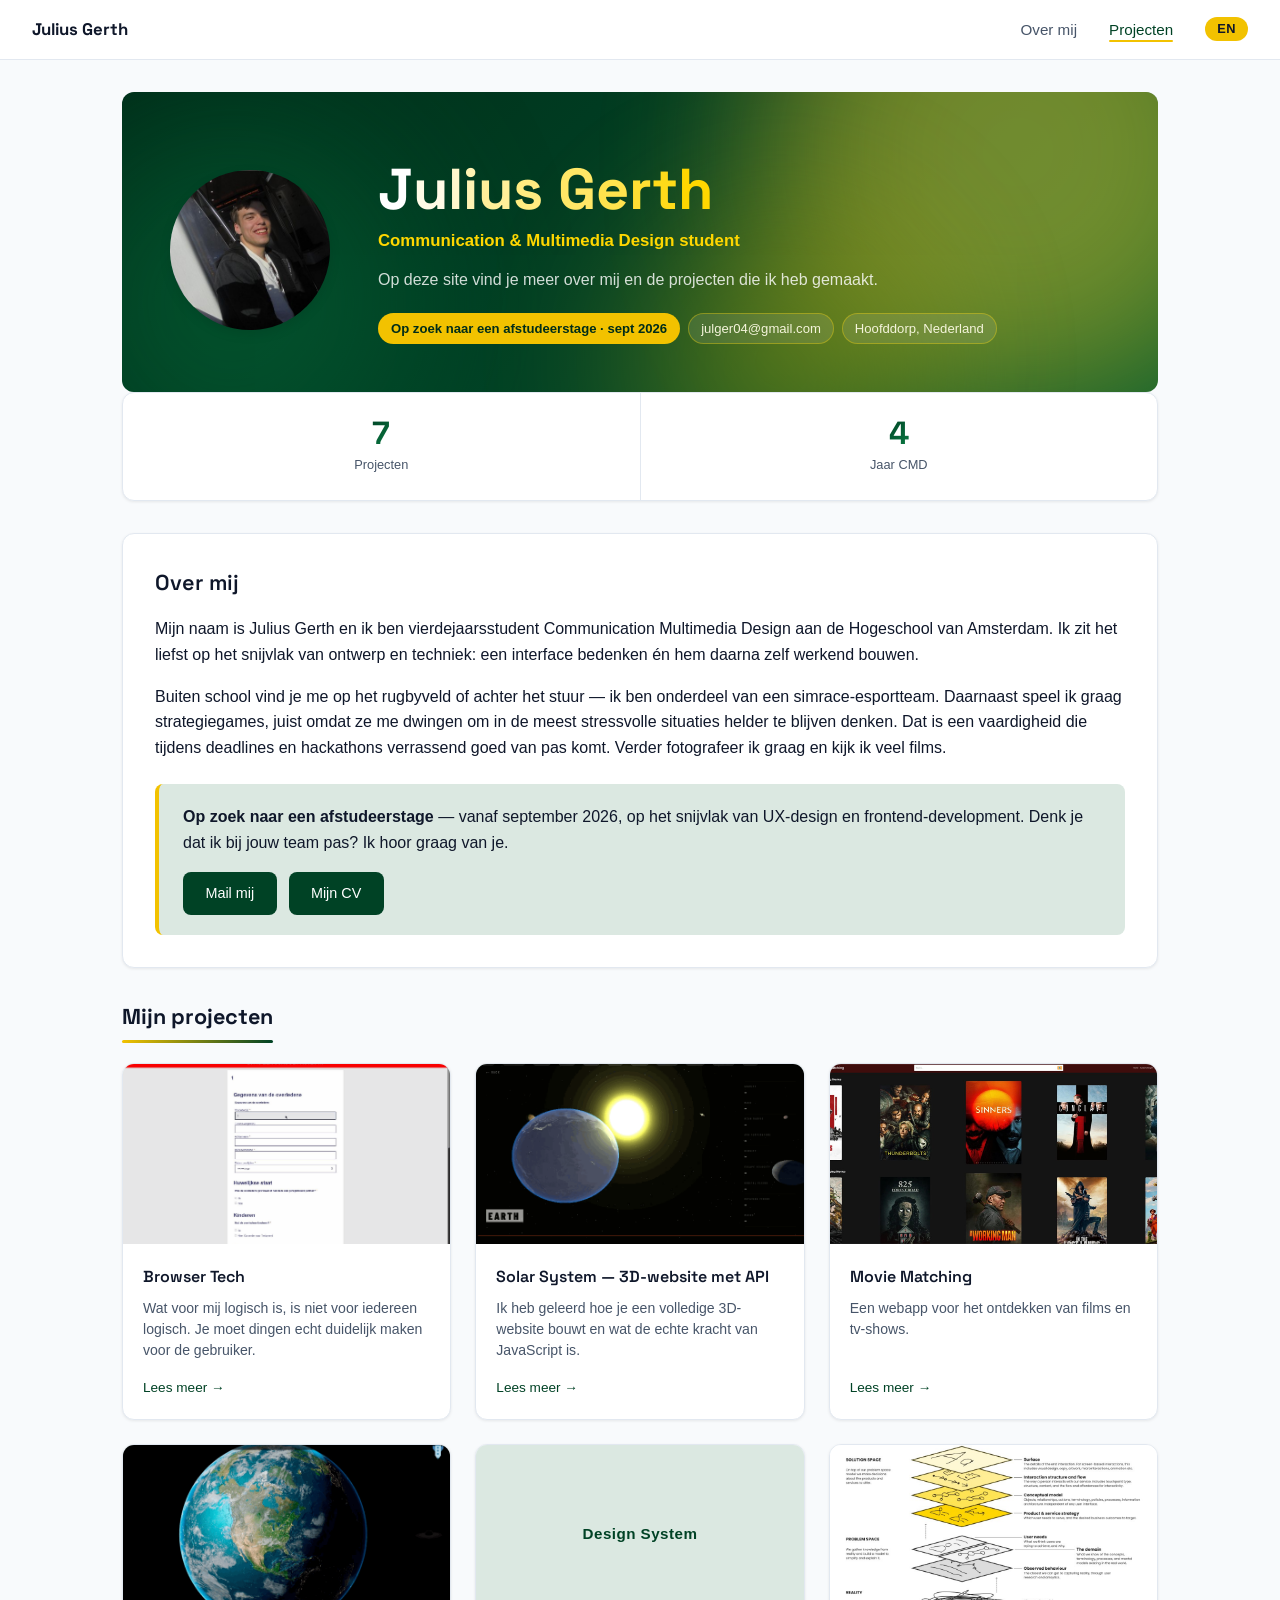
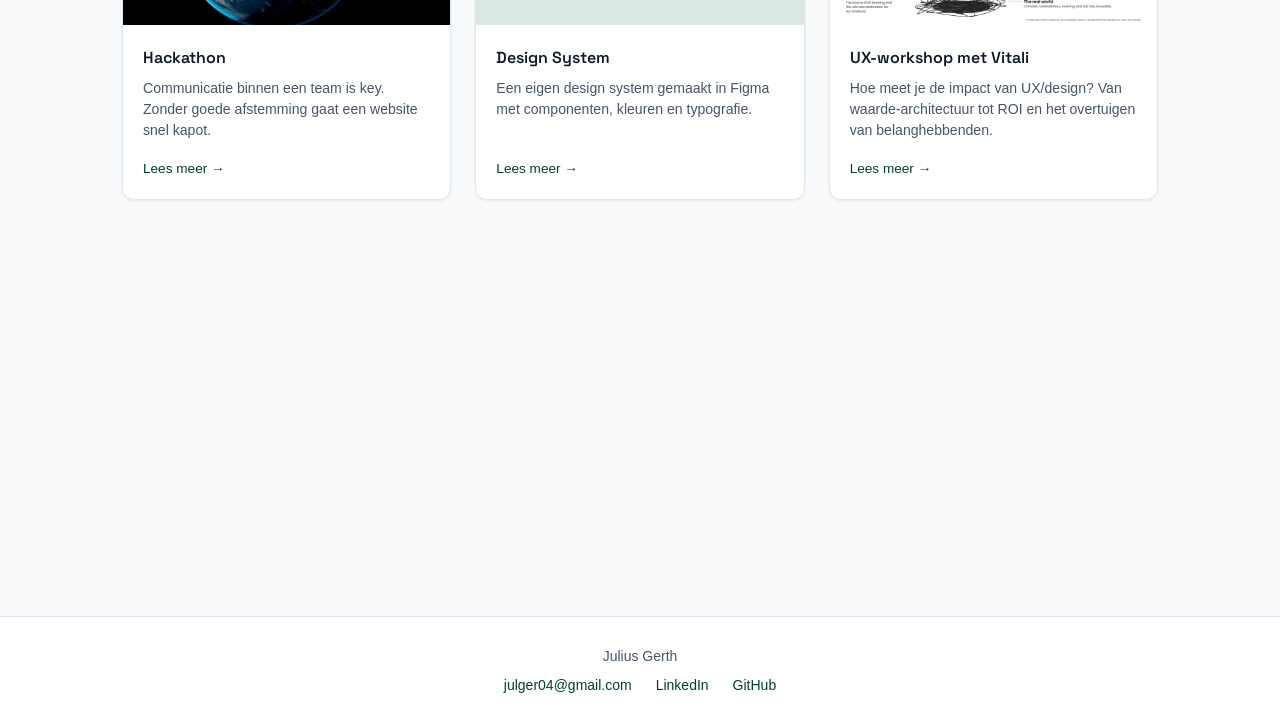
==== index.html @ 96fd19e4 "bt gif" ====
<!doctype html>
<html lang="nl">
  <head>
    <meta charset="UTF-8" />
    <meta name="viewport" content="width=device-width, initial-scale=1.0" />
    <title>Julius Gerth - Portfolio</title>
    <meta
      name="description"
      content="Portfolio van Julius Gerth, vierdejaarsstudent Communication & Multimedia Design aan de HvA. Op zoek naar een afstudeerstage vanaf september 2026 op het snijvlak van UX-design en frontend-development."
    />
    <meta name="theme-color" content="#004225" />
    <link rel="icon" type="image/svg+xml" href="favicon.svg" />
    <meta property="og:type" content="website" />
    <meta property="og:title" content="Julius Gerth - Portfolio" />
    <meta
      property="og:description"
      content="Portfolio van Julius Gerth, student Communication & Multimedia Design. Op zoek naar een afstudeerstage vanaf september 2026."
    />
    <meta property="og:url" content="https://juliusgerth.github.io/portfolio_julius_Gerth/" />
    <meta property="og:image" content="https://juliusgerth.github.io/portfolio_julius_Gerth/img/linkedin-foto.jpg" />
    <link rel="stylesheet" href="styles.css" />
    <script src="lang.js"></script>
  </head>
  <body>
    <a class="skip-link" href="#main"><span data-lang="nl">Naar inhoud</span><span data-lang="en">Skip to content</span></a>
    <div class="scroll-progress" id="scrollProgress" aria-hidden="true"></div>
    <nav>
      <a href="index.html" class="nav-logo">Julius Gerth</a>
      <ul class="nav-links">
        <li><a href="#over-mij"><span data-lang="nl">Over mij</span><span data-lang="en">About</span></a></li>
        <li><a href="#projecten"><span data-lang="nl">Projecten</span><span data-lang="en">Projects</span></a></li>
        <li class="lang-item">
          <button type="button" class="lang-toggle" aria-label="Switch language / Taal wisselen">
            <span data-lang="nl">EN</span><span data-lang="en">NL</span>
          </button>
        </li>
      </ul>
    </nav>

    <main id="main">
      <section class="hero">
        <div class="hero-bg">
          <div class="blob blob-1"></div>
          <div class="blob blob-2"></div>
          <div class="blob blob-3"></div>
        </div>
        <div class="hero-inner">
          <img
            src="img/linkedin-foto.jpg"
            alt="Portretfoto van Julius Gerth"
            class="hero-photo"
            width="480"
            height="360"
          />
          <div class="hero-content">
            <h1 aria-label="Julius Gerth">
              <span aria-hidden="true">
                <span class="word"><span class="letter" style="--i: 0">J</span><span class="letter" style="--i: 1">u</span><span class="letter" style="--i: 2">l</span><span class="letter" style="--i: 3">i</span><span class="letter" style="--i: 4">u</span><span class="letter" style="--i: 5">s</span></span>
                <span class="word"><span class="letter" style="--i: 6">G</span><span class="letter" style="--i: 7">e</span><span class="letter" style="--i: 8">r</span><span class="letter" style="--i: 9">t</span><span class="letter" style="--i: 10">h</span></span>
              </span>
            </h1>
            <p class="hero-tagline">
              <span class="tagline-rotor">
                <span class="tagline-item">Communication &amp; Multimedia Design student</span>
                <span class="tagline-item"><span data-lang="nl">UX-designer</span><span data-lang="en">UX Designer</span></span>
                <span class="tagline-item"><span data-lang="nl">Frontend-developer</span><span data-lang="en">Frontend Developer</span></span>
                <span class="tagline-item"><span data-lang="nl">Creatieve denker</span><span data-lang="en">Creative thinker</span></span>
                <span class="tagline-item" aria-hidden="true">Communication &amp; Multimedia Design student</span>
              </span>
            </p>
            <p class="hero-desc" data-lang="nl">
              Op deze site vind je meer over mij en de projecten die ik heb
              gemaakt.
            </p>
            <p class="hero-desc" data-lang="en">
              On this site you'll find more about me and the projects I've
              built.
            </p>
            <ul class="hero-info">
              <li class="hero-badge">
                <span data-lang="nl">Op zoek naar een afstudeerstage · sept 2026</span><span data-lang="en">Looking for a graduation internship · Sept 2026</span>
              </li>
              <li>julger04@gmail.com</li>
              <li><span data-lang="nl">Hoofddorp, Nederland</span><span data-lang="en">Hoofddorp, the Netherlands</span></li>
            </ul>
          </div>
        </div>
      </section>

      <div class="stats-strip" data-reveal>
        <div class="stat">
          <span class="stat-number">7</span>
          <span class="stat-label"><span data-lang="nl">Projecten</span><span data-lang="en">Projects</span></span>
        </div>
        <div class="stat">
          <span class="stat-number">4</span>
          <span class="stat-label"><span data-lang="nl">Jaar CMD</span><span data-lang="en">Years of CMD</span></span>
        </div>
      </div>

      <section class="card about" id="over-mij" data-reveal>
        <h2><span data-lang="nl">Over mij</span><span data-lang="en">About me</span></h2>
        <p data-lang="nl">
          Mijn naam is Julius Gerth en ik ben vierdejaarsstudent Communication
         Multimedia Design aan de Hogeschool van Amsterdam. Ik zit het
          liefst op het snijvlak van ontwerp en techniek: een interface
          bedenken én hem daarna zelf werkend bouwen.
        </p>
        <p data-lang="en">
          My name is Julius Gerth and I'm a fourth-year Communication 
          Multimedia Design student at the Amsterdam University of Applied
          Sciences. I like to work where design meets technology: coming up
          with an interface and then building it myself.
        </p>
        <p data-lang="nl">
          Buiten school vind je me op het rugbyveld of achter het stuur — ik
          ben onderdeel van een simrace-esportteam. Daarnaast speel ik graag
          strategiegames, juist omdat ze me dwingen om in de meest stressvolle
          situaties helder te blijven denken. Dat is een vaardigheid die
          tijdens deadlines en hackathons verrassend goed van pas komt. Verder
          fotografeer ik graag en kijk ik veel films.
        </p>
        <p data-lang="en">
          Outside of school you'll find me on the rugby pitch or behind the
          wheel — I'm part of a sim racing esports team. I also enjoy strategy
          games, precisely because they force me to keep thinking clearly in
          the most stressful situations. That's a skill that comes in
          surprisingly handy during deadlines and hackathons. Beyond that I
          love photography and film — a passion you'll recognise in my
          <a href="movie_matching.html">Movie Matching project</a>.
        </p>
        <div class="stage-callout">
          <p data-lang="nl">
            <strong>Op zoek naar een afstudeerstage</strong> — vanaf september
            2026, op het snijvlak van UX-design en frontend-development. Denk
            je dat ik bij jouw team pas? Ik hoor graag van je.
          </p>
          <p data-lang="en">
            <strong>Looking for a graduation internship</strong> — starting
            September 2026, at the intersection of UX design and frontend
            development. Think I'd be a good fit for your team? I'd love to
            hear from you.
          </p>
          <div class="callout-actions">
            <a href="mailto:julger04@gmail.com" class="btn"><span data-lang="nl">Mail mij</span><span data-lang="en">Email me</span></a>
            <a href="cv-julius.pdf" class="btn" download><span data-lang="nl">Mijn CV</span><span data-lang="en">My CV</span></a>
          </div>
        </div>
      </section>

      <section id="projecten">
        <h2 class="section-heading" data-reveal><span data-lang="nl">Mijn projecten</span><span data-lang="en">My projects</span></h2>
        <!-- Volgorde: sterkste frontend-projecten eerst (Browser Tech, Solar System, Movie Matching) -->
        <ul class="project-grid">
          <li class="project-card" data-reveal>
            <a href="browser_tech.html" class="project-card-link">
              <img
                src="img/browsertech.gif"
                alt="Screenshot van de Browser Tech-webapplicatie"
                width="1280"
                height="800"
                loading="lazy"
              />
              <div class="project-card-body">
                <h3>Browser Tech</h3>
                <p data-lang="nl">
                  Wat voor mij logisch is, is niet voor iedereen logisch. Je
                  moet dingen echt duidelijk maken voor de gebruiker.
                </p>
                <p data-lang="en">
                  What makes sense to me doesn't make sense to everyone. You
                  really have to make things clear for the user.
                </p>
                <span class="project-card-link-text"><span data-lang="nl">Lees meer →</span><span data-lang="en">Read more →</span></span>
              </div>
            </a>
          </li>
          <li class="project-card" data-reveal>
            <a href="api.html" class="project-card-link">
              <!-- GIF alleen voor wie animaties aan heeft staan; anders de statische screenshot -->
              <picture>
                <source srcset="img/solar-demo.gif" media="(prefers-reduced-motion: no-preference)" />
                <img
                  src="img/apisolar.jpg"
                  alt="Demo van de Solar System-website: de camera vliegt van het zonnestelsel-overzicht naar een roterende aarde"
                  width="1280"
                  height="800"
                  loading="lazy"
                />
              </picture>
              <div class="project-card-body">
                <h3><span data-lang="nl">Solar System — 3D-website met API</span><span data-lang="en">Solar System — 3D website with API</span></h3>
                <p data-lang="nl">
                  Ik heb geleerd hoe je een volledige 3D-website bouwt en wat de
                  echte kracht van JavaScript is.
                </p>
                <p data-lang="en">
                  I learned how to build a full 3D website and discovered the
                  real power of JavaScript.
                </p>
                <span class="project-card-link-text"><span data-lang="nl">Lees meer →</span><span data-lang="en">Read more →</span></span>
              </div>
            </a>
          </li>
          <li class="project-card" data-reveal>
            <a href="movie_matching.html" class="project-card-link">
              <img
                src="img/moviematch.jpg"
                alt="Screenshot van de Movie Matching-webapp"
                width="1400"
                height="715"
                loading="lazy"
              />
              <div class="project-card-body">
                <h3>Movie Matching</h3>
                <p data-lang="nl">Een webapp voor het ontdekken van films en tv-shows.</p>
                <p data-lang="en">A web app for discovering movies and TV shows.</p>
                <span class="project-card-link-text"><span data-lang="nl">Lees meer →</span><span data-lang="en">Read more →</span></span>
              </div>
            </a>
          </li>
          <li class="project-card" data-reveal>
            <a href="hackathon.html" class="project-card-link">
              <!-- GIF alleen voor wie animaties aan heeft staan; anders de statische screenshot -->
              <picture>
                <source srcset="img/hackathon-demo.gif" media="(prefers-reduced-motion: no-preference)" />
                <img
                  src="img/hackathon.jpg"
                  alt="Scroll-demo van de NEBULA-Xplorer hackathon-website met aarde, raket en zwart gat"
                  width="1280"
                  height="800"
                  loading="lazy"
                />
              </picture>
              <div class="project-card-body">
                <h3>Hackathon</h3>
                <p data-lang="nl">
                  Communicatie binnen een team is key. Zonder goede afstemming
                  gaat een website snel kapot.
                </p>
                <p data-lang="en">
                  Communication within a team is key. Without good alignment, a
                  website breaks quickly.
                </p>
                <span class="project-card-link-text"><span data-lang="nl">Lees meer →</span><span data-lang="en">Read more →</span></span>
              </div>
            </a>
          </li>
          <li class="project-card" data-reveal>
            <a href="designsystem.html" class="project-card-link">
              <div class="project-card-img-placeholder">Design System</div>
              <div class="project-card-body">
                <h3>Design System</h3>
                <p data-lang="nl">
                  Een eigen design system gemaakt in Figma met componenten,
                  kleuren en typografie.
                </p>
                <p data-lang="en">
                  A custom design system built in Figma with components, colours
                  and typography.
                </p>
                <span class="project-card-link-text"><span data-lang="nl">Lees meer →</span><span data-lang="en">Read more →</span></span>
              </div>
            </a>
          </li>
          <li class="project-card" data-reveal>
            <a href="workshop.html" class="project-card-link">
              <img
                src="img/workshop3.jpg"
                alt="Slide over waarde-architectuur uit de UX-workshop"
                width="996"
                height="560"
                loading="lazy"
              />
              <div class="project-card-body">
                <h3><span data-lang="nl">UX-workshop met Vitali</span><span data-lang="en">UX workshop with Vitali</span></h3>
                <p data-lang="nl">
                  Hoe meet je de impact van UX/design? Van waarde-architectuur
                  tot ROI en het overtuigen van belanghebbenden.
                </p>
                <p data-lang="en">
                  How do you measure the impact of UX/design? From value
                  architecture to ROI and convincing stakeholders.
                </p>
                <span class="project-card-link-text"><span data-lang="nl">Lees meer →</span><span data-lang="en">Read more →</span></span>
              </div>
            </a>
          </li>
          <li class="project-card" data-reveal>
            <a href="beyond.html" class="project-card-link">
              <img
                src="img/rest.jpg"
                alt="Rest Quest-logo: een hoofd in profiel met daarin een mediterend figuur in een wolk"
                width="480"
                height="643"
                loading="lazy"
              />
              <div class="project-card-body">
                <h3>Rest Quest</h3>
                <p data-lang="nl">
                  Een interactief, schermloos product om studenten te helpen
                  beter te slapen.
                </p>
                <p data-lang="en">
                  An interactive, screenless product that helps students sleep
                  better.
                </p>
                <span class="project-card-link-text"><span data-lang="nl">Lees meer →</span><span data-lang="en">Read more →</span></span>
              </div>
            </a>
          </li>
        </ul>
      </section>
    </main>

    <footer>
      <p>Julius Gerth</p>
      <div class="footer-links">
        <a href="mailto:julger04@gmail.com">julger04@gmail.com</a>
        <a
          href="https://www.linkedin.com/in/julius-gerth-81500b1b6/"
          target="_blank"
          >LinkedIn</a
        >
        <a href="https://github.com/JuliusGerth" target="_blank">GitHub</a>
      </div>
    </footer>
    <button class="back-top" id="backTop" aria-label="Terug naar boven / Back to top">
      ↑
    </button>

    <script src="script.js"></script>
  </body>
</html>
---- styles.css ----
/* Zelf-gehost koppenfont (SIL Open Font License, zie fonts/OFL-space-grotesk.txt) */
@font-face {
  font-family: 'Space Grotesk';
  src: url('fonts/space-grotesk.woff2') format('woff2');
  font-weight: 300 700;
  font-style: normal;
  font-display: swap;
}

:root {
  --bg: #F8FAFC;
  --surface: #FFFFFF;
  --text: #0F172A;
  /* #475569 i.p.v. #64748B: haalt WCAG AAA op wit (7,6:1) en blijft
     leesbaar op de semi-transparante gescrolde nav boven de groene hero */
  --text-muted: #475569;
  --accent: #004225;
  --accent-hover: #00301b;
  --accent-light: #DBE8E1;
  --accent-yellow: #F2C200;
  --accent-yellow-soft: #FFE375;
  --border: #E2E8F0;
  --font-heading: 'Space Grotesk', -apple-system, BlinkMacSystemFont, 'Segoe UI', Roboto, sans-serif;
  --shadow-sm: 0 1px 3px rgba(0, 0, 0, 0.08);
  --shadow-md: 0 4px 12px rgba(0, 0, 0, 0.10);
  --radius: 12px;
}

html {
  scroll-behavior: smooth;
}

*,
*::before,
*::after {
  box-sizing: border-box;
  margin: 0;
  padding: 0;
}

body {
  font-family: -apple-system, BlinkMacSystemFont, 'Segoe UI', Roboto, sans-serif;
  background-color: var(--bg);
  color: var(--text);
  line-height: 1.6;
  min-height: 100vh;
  display: flex;
  flex-direction: column;
  animation: page-enter 0.5s ease both;
}

@keyframes page-enter {
  from { opacity: 0; transform: translateY(8px); }
  to   { opacity: 1; transform: translateY(0); }
}

h1, h2, h3,
.nav-logo,
.stat-number {
  font-family: var(--font-heading);
}

/* ── Skip-link (toetsenbord/screenreader) ────────── */
.skip-link {
  position: fixed;
  top: -4rem;
  left: 1rem;
  background: var(--accent);
  color: #fff;
  padding: 0.6rem 1.1rem;
  border-radius: 8px;
  text-decoration: none;
  font-size: 0.9rem;
  z-index: 200;
  transition: top 0.2s;
}

.skip-link:focus {
  top: 0.75rem;
}

/* ── Language switching (EN / NL) ────────────────── */
html[lang='en'] [data-lang='nl'] { display: none !important; }
html:not([lang='en']) [data-lang='en'] { display: none !important; }


/* ── Scroll-voortgangsbalk ───────────────────────── */
/* Scroll-gedreven CSS-animatie; script.js springt alleen bij
   in browsers zonder animation-timeline-ondersteuning. */
.scroll-progress {
  position: fixed;
  top: 0;
  left: 0;
  width: 100%;
  height: 3px;
  background: linear-gradient(90deg, var(--accent), var(--accent-yellow));
  z-index: 300;
  pointer-events: none;
  transform: scaleX(0);
  transform-origin: left;
  animation: progress-grow linear;
  animation-timeline: scroll();
}

@keyframes progress-grow {
  from { transform: scaleX(0); }
  to   { transform: scaleX(1); }
}

/* ── Navigation ─────────────────────────────────── */
nav {
  position: sticky;
  top: 0;
  background: var(--surface);
  border-bottom: 1px solid var(--border);
  padding: 1rem 2rem;
  display: flex;
  align-items: center;
  justify-content: space-between;
  z-index: 100;
  transition: background 0.3s, box-shadow 0.3s;
}

nav.scrolled {
  background: rgba(255, 255, 255, 0.85);
  backdrop-filter: blur(14px);
  -webkit-backdrop-filter: blur(14px);
  box-shadow: 0 2px 20px rgba(0, 0, 0, 0.07);
  border-bottom-color: transparent;
}

.nav-logo {
  font-weight: 700;
  font-size: 1.05rem;
  color: var(--text);
  text-decoration: none;
  transition: color 0.2s;
}

.nav-logo:hover {
  color: var(--accent);
}

.nav-links {
  display: flex;
  gap: 2rem;
  list-style: none;
}

.nav-links a {
  color: var(--text-muted);
  text-decoration: none;
  font-size: 0.95rem;
  transition: color 0.2s;
  position: relative;
  padding-bottom: 2px;
}

.nav-links a::after {
  content: '';
  position: absolute;
  bottom: -2px;
  left: 0;
  width: 0;
  height: 2px;
  background: var(--accent-yellow);
  border-radius: 2px;
  transition: width 0.25s ease;
}

.nav-links a:hover::after,
.nav-links a.active::after {
  width: 100%;
}

.nav-links a:hover,
.nav-links a.active {
  color: var(--accent);
}

/* ── Language toggle button ──────────────────────── */
.nav-links .lang-item {
  display: flex;
  align-items: center;
}

.lang-toggle {
  font-family: inherit;
  font-size: 0.8rem;
  font-weight: 700;
  letter-spacing: 0.04em;
  color: var(--text);
  background: var(--accent-yellow);
  border: none;
  border-radius: 999px;
  padding: 0.35rem 0.75rem;
  cursor: pointer;
  line-height: 1;
  transition: filter 0.2s, transform 0.1s;
}

.lang-toggle:hover { filter: brightness(0.95); }
.lang-toggle:active { transform: scale(0.94); }

/* ── Main layout ─────────────────────────────────── */
main {
  flex: 1;
  width: 100%;
  max-width: 1100px;
  margin: 0 auto;
  padding: 2rem;
}

/* ── Hero ────────────────────────────────────────── */
.hero {
  position: relative;
  overflow: hidden;
  padding: 4rem 0 3rem;
  background: linear-gradient(135deg, #002d19 0%, #004225 55%, #00582f 100%);
  border-radius: var(--radius);
}

.hero-bg {
  position: absolute;
  inset: 0;
  pointer-events: none;
  z-index: 0;
  transition: transform 0.3s ease-out;
}

.blob {
  position: absolute;
  border-radius: 50%;
  filter: blur(80px);
  opacity: 0.45;
}

.blob-1 {
  width: 520px;
  height: 520px;
  background: radial-gradient(circle, #fbe44d, #f2c200);
  top: -200px;
  right: -120px;
  animation: blob-float 11s ease-in-out infinite;
}

.blob-2 {
  width: 380px;
  height: 380px;
  background: radial-gradient(circle, #0a7d44, #00502c);
  bottom: -100px;
  left: -80px;
  animation: blob-float 14s ease-in-out infinite reverse;
}

.blob-3 {
  width: 300px;
  height: 300px;
  background: radial-gradient(circle, #ffd700, #d4a800);
  bottom: -120px;
  right: 22%;
  opacity: 0.30;
  animation: blob-float 13s ease-in-out infinite;
}

@keyframes blob-float {
  0%, 100% { transform: translate(0, 0) scale(1); }
  33%       { transform: translate(28px, -20px) scale(1.06); }
  66%       { transform: translate(-18px, 16px) scale(0.94); }
}

.hero-inner {
  display: flex;
  align-items: center;
  gap: 3rem;
  position: relative;
  z-index: 1;
  padding-left: 3rem;
}

.hero-photo {
  width: 160px;
  height: 160px;
  border-radius: 50%;
  object-fit: cover;
  flex-shrink: 0;
  box-shadow: var(--shadow-md);
  /* 'backwards' i.p.v. 'both': na afloop laat de animatie transform los,
     anders zou de hover-transform hieronder nooit werken */
  animation: photo-enter 0.8s ease 0.1s backwards;
  transition: transform 0.35s ease, box-shadow 0.35s ease;
}

.hero-photo:hover {
  transform: scale(1.05) rotate(-2deg);
  box-shadow: 0 10px 32px rgba(0, 0, 0, 0.35);
}

@keyframes photo-enter {
  from { opacity: 0; transform: scale(0.85); }
  to   { opacity: 1; transform: scale(1); }
}

.hero-content {
  animation: content-enter 0.8s ease 0.25s both;
}

@keyframes content-enter {
  from { opacity: 0; transform: translateX(20px); }
  to   { opacity: 1; transform: translateX(0); }
}

.hero-content h1 {
  font-size: clamp(2.6rem, 5.5vw, 3.6rem);
  font-weight: 700;
  line-height: 1.15;
  margin-bottom: 0.3rem;
  color: #ffffff;
}

/* Letter-voor-letter entrance, volledig in CSS.
   Elke letter heeft in de HTML een --i; die stuurt de delay
   én de kleur (wit -> goud over de hele naam). */
.hero-content h1 .word {
  display: inline-block;
}

.hero-content h1 .letter {
  display: inline-block;
  animation: letter-in 0.6s cubic-bezier(0.22, 1, 0.36, 1) both;
  animation-delay: calc(0.2s + var(--i) * 0.045s);
  color: color-mix(in srgb, #ffd700 calc(var(--i) * 10%), #ffffff);
}

@keyframes letter-in {
  from { opacity: 0; transform: translateY(0.6em) rotate(6deg); }
  to   { opacity: 1; transform: translateY(0) rotate(0); }
}

/* Roterende tagline, volledig in CSS: verticale carrousel.
   Laatste item is een kopie van het eerste voor een naadloze loop. */
.hero-tagline {
  font-size: 1.05rem;
  color: #ffd700;
  font-weight: 600;
  margin-bottom: 0.75rem;
  height: 1.7em;
  overflow: hidden;
}

.tagline-rotor {
  display: block;
  animation: tagline-cycle 11.2s infinite;
}

.tagline-item {
  display: block;
  height: 1.7em;
  line-height: 1.7;
}

@keyframes tagline-cycle {
  0%, 21%    { transform: translateY(0); }
  25%, 46%   { transform: translateY(-1.7em); }
  50%, 71%   { transform: translateY(-3.4em); }
  75%, 96%   { transform: translateY(-5.1em); }
  100%       { transform: translateY(-6.8em); }
}

.hero-desc {
  color: rgba(255, 255, 255, 0.82);
  margin-bottom: 1.25rem;
}

.hero-info {
  display: flex;
  flex-wrap: wrap;
  gap: 0.5rem;
  list-style: none;
}

.hero-info li {
  background: rgba(255, 255, 255, 0.10);
  color: #f5f5dc;
  font-size: 0.82rem;
  padding: 0.25rem 0.75rem;
  border-radius: 99px;
  border: 1px solid rgba(255, 215, 0, 0.35);
  transition: background 0.2s, transform 0.2s;
}

.hero-info li:hover {
  background: rgba(255, 215, 0, 0.18);
  transform: translateY(-1px);
}

.hero-info li.hero-badge {
  background: var(--accent-yellow);
  color: #002d19;
  font-weight: 700;
  border-color: transparent;
  animation: badge-pulse 2.5s ease-out infinite;
}

@keyframes badge-pulse {
  0%   { box-shadow: 0 0 0 0 rgba(242, 194, 0, 0.55); }
  70%  { box-shadow: 0 0 0 10px rgba(242, 194, 0, 0); }
  100% { box-shadow: 0 0 0 0 rgba(242, 194, 0, 0); }
}

.hero-info li.hero-badge:hover {
  background: var(--accent-yellow-soft);
}

/* ── Stats strip ─────────────────────────────────── */
.stats-strip {
  display: flex;
  gap: 0;
  margin-bottom: 2rem;
  background: var(--surface);
  border: 1px solid var(--border);
  border-radius: var(--radius);
  box-shadow: var(--shadow-sm);
  overflow: hidden;
}

.stat {
  flex: 1;
  display: flex;
  flex-direction: column;
  align-items: center;
  padding: 1.5rem 1rem;
  text-align: center;
  border-right: 1px solid var(--border);
  transition: background 0.2s;
}

.stat:last-child {
  border-right: none;
}

.stat:hover {
  background: var(--accent-light);
}

.stat-number {
  font-size: 2rem;
  font-weight: 700;
  line-height: 1;
  background: linear-gradient(135deg, var(--accent), #0a7d44);
  -webkit-background-clip: text;
  -webkit-text-fill-color: transparent;
  background-clip: text;
}

.stat-label {
  font-size: 0.8rem;
  color: var(--text-muted);
  margin-top: 0.4rem;
  font-weight: 500;
}

/* ── Cards ───────────────────────────────────────── */
.card {
  background: var(--surface);
  border: 1px solid var(--border);
  border-radius: var(--radius);
  padding: 2rem;
  margin-bottom: 2rem;
  box-shadow: var(--shadow-sm);
}

.card h2 {
  font-size: 1.35rem;
  font-weight: 600;
  margin-bottom: 1rem;
}

.about p {
  margin-bottom: 1rem;
}

.about p a {
  color: var(--accent);
  font-weight: 500;
}

/* ── Stage-oproep ────────────────────────────────── */
.stage-callout {
  margin-top: 1.5rem;
  padding: 1.25rem 1.5rem;
  background: var(--accent-light);
  border-left: 4px solid var(--accent-yellow);
  border-radius: 8px;
}

.stage-callout p {
  margin-bottom: 0;
}

.callout-actions {
  display: flex;
  flex-wrap: wrap;
  gap: 0.75rem;
  margin-top: 1rem;
}

.callout-actions .btn {
  margin-top: 0;
}

/* ── Button ──────────────────────────────────────── */
.btn {
  display: inline-block;
  margin-top: 1.25rem;
  padding: 0.65rem 1.4rem;
  background: var(--accent);
  color: #fff;
  border-radius: 8px;
  text-decoration: none;
  font-size: 0.9rem;
  font-weight: 500;
  border: none;
  cursor: pointer;
  font-family: inherit;
  transition: background 0.2s, transform 0.15s, box-shadow 0.2s;
  position: relative;
  overflow: hidden;
}

.btn::before {
  content: '';
  position: absolute;
  top: 0;
  left: -60%;
  width: 40%;
  height: 100%;
  background: linear-gradient(100deg, transparent, rgba(255, 255, 255, 0.35), transparent);
  transform: skewX(-20deg);
}

.btn:hover::before {
  animation: btn-shine 0.7s ease;
}

@keyframes btn-shine {
  to { left: 130%; }
}

.btn:hover {
  background: var(--accent-hover);
  transform: translateY(-1px);
  box-shadow: 0 4px 12px rgba(0, 66, 37, 0.4);
}

.btn:active {
  transform: translateY(0);
  box-shadow: none;
}

/* ── Focus styles ────────────────────────────────── */
:focus-visible {
  outline: 2px solid var(--accent);
  outline-offset: 3px;
  border-radius: 4px;
}

/* ── Projects section ────────────────────────────── */
.section-heading {
  font-size: 1.35rem;
  font-weight: 700;
  margin-bottom: 1.25rem;
  display: inline-block;
  padding-bottom: 0.5rem;
  position: relative;
}

.section-heading::after {
  content: '';
  position: absolute;
  left: 0;
  bottom: 0;
  width: 100%;
  height: 3px;
  border-radius: 2px;
  background: linear-gradient(90deg, var(--accent-yellow), var(--accent));
  transform: scaleX(1);
  transform-origin: left;
  transition: transform 0.7s ease 0.3s;
}

.section-heading.will-reveal::after {
  transform: scaleX(0);
}

.project-grid {
  display: grid;
  grid-template-columns: repeat(auto-fill, minmax(300px, 1fr));
  gap: 1.5rem;
  list-style: none;
  margin-bottom: 1.5rem;
}

.project-card {
  background: var(--surface);
  border: 1px solid var(--border);
  border-radius: var(--radius);
  overflow: hidden;
  box-shadow: var(--shadow-sm);
  transition: box-shadow 0.25s, transform 0.25s;
  position: relative;
}

.project-card::after {
  content: '';
  position: absolute;
  top: 0;
  left: 0;
  right: 0;
  height: 3px;
  background: linear-gradient(90deg, var(--accent), var(--accent-yellow));
  transform: scaleX(0);
  transform-origin: left;
  transition: transform 0.3s ease;
}

.project-card:hover::after {
  transform: scaleX(1);
}

.project-card:hover {
  box-shadow: var(--shadow-md);
  transform: translateY(-4px);
}

.project-card-link {
  display: flex;
  flex-direction: column;
  height: 100%;
  text-decoration: none;
  color: inherit;
}

.project-card img {
  width: 100%;
  height: 180px;
  object-fit: cover;
  background: var(--accent-light);
  display: block;
  transition: transform 0.4s ease;
}

.project-card:hover img {
  transform: scale(1.06);
}

.project-card-img-placeholder {
  width: 100%;
  height: 180px;
  background: var(--accent-light);
  color: var(--accent);
  display: flex;
  align-items: center;
  justify-content: center;
  font-weight: 600;
  font-size: 0.95rem;
  letter-spacing: 0.03em;
  transition: background 0.3s;
}

.project-card:hover .project-card-img-placeholder {
  background: var(--accent-yellow-soft);
}

.project-card-body {
  padding: 1.25rem;
  flex: 1;
  display: flex;
  flex-direction: column;
}

.project-card-body h3 {
  font-size: 1rem;
  font-weight: 600;
  margin-bottom: 0.5rem;
  transition: color 0.2s;
}

.project-card:hover .project-card-body h3 {
  color: var(--accent);
}

.project-card-body p {
  font-size: 0.88rem;
  color: var(--text-muted);
  flex: 1;
  margin-bottom: 1rem;
  line-height: 1.5;
}

.project-card-link-text {
  font-size: 0.85rem;
  color: var(--accent);
  font-weight: 500;
  display: inline-block;
  transition: transform 0.25s ease;
}

.project-card:hover .project-card-link-text {
  transform: translateX(5px);
}

/* ── Scroll reveal ───────────────────────────────── */
/* Verbergen is opt-in via JS ('will-reveal') en alleen voor wat nog onder de
   vouw staat. Zonder JS, bij traag laden of een gemiste observer-callback
   blijft alle content dus gewoon zichtbaar — animatie is puur verrijking. */
[data-reveal] {
  transition: opacity 0.65s ease, transform 0.65s ease;
}

[data-reveal].will-reveal {
  opacity: 0;
  transform: translateY(28px);
}

.project-grid .project-card[data-reveal]:nth-child(2) { transition-delay: 0.08s; }
.project-grid .project-card[data-reveal]:nth-child(3) { transition-delay: 0.16s; }
.project-grid .project-card[data-reveal]:nth-child(4) { transition-delay: 0.24s; }
.project-grid .project-card[data-reveal]:nth-child(5) { transition-delay: 0.32s; }
.project-grid .project-card[data-reveal]:nth-child(6) { transition-delay: 0.40s; }
.project-grid .project-card[data-reveal]:nth-child(7) { transition-delay: 0.48s; }

/* ── Back to top ─────────────────────────────────── */
.back-top {
  position: fixed;
  bottom: 2rem;
  right: 2rem;
  width: 44px;
  height: 44px;
  background: var(--accent);
  color: white;
  border: none;
  border-radius: 50%;
  font-size: 1.1rem;
  cursor: pointer;
  opacity: 0;
  transform: translateY(12px);
  transition: opacity 0.3s, transform 0.3s, background 0.2s, box-shadow 0.2s;
  z-index: 50;
  display: flex;
  align-items: center;
  justify-content: center;
  box-shadow: 0 2px 10px rgba(0, 66, 37, 0.35);
  pointer-events: none;
}

.back-top.visible {
  opacity: 1;
  transform: translateY(0);
  pointer-events: auto;
}

.back-top:hover {
  background: var(--accent-hover);
  box-shadow: 0 4px 16px rgba(0, 66, 37, 0.5);
  transform: translateY(-2px);
}

/* ── Project detail pages ────────────────────────── */
.project-detail {
  max-width: 750px;
  padding: 3rem 0;
}

.project-detail h1 {
  font-size: 2rem;
  font-weight: 700;
  margin-bottom: 0.25rem;
}

.project-detail h2 {
  font-size: 1.25rem;
  font-weight: 600;
  margin: 2rem 0 0.75rem;
}

.project-detail h3 {
  font-size: 1.05rem;
  font-weight: 600;
  margin: 1.5rem 0 0.5rem;
  color: var(--text);
}

.project-detail p {
  color: var(--text-muted);
  margin-bottom: 1rem;
}

.project-detail ul {
  color: var(--text-muted);
  padding-left: 1.5rem;
  margin-bottom: 1rem;
}

.project-detail ul li {
  margin-bottom: 0.5rem;
}

.project-detail img {
  width: 100%;
  height: auto;
  border-radius: var(--radius);
  border: 1px solid var(--border);
  margin: 1rem 0;
}

/* Staande foto's niet oprekken tot paginabreedte. */
.project-detail img.img-portrait {
  width: auto;
  max-width: min(100%, 480px);
}

.hifi-gallery {
  display: flex;
  flex-wrap: wrap;
  gap: 1.25rem;
  margin: 1.5rem 0 2rem;
}

.hifi-gallery figure {
  flex: 1 1 200px;
  min-width: 0;
  margin: 0;
}

.hifi-gallery img {
  width: 100%;
  height: auto;
  display: block;
  border-radius: var(--radius);
  border: 1px solid var(--border);
  box-shadow: var(--shadow-sm);
  transition: transform 0.25s, box-shadow 0.25s;
}

.hifi-gallery figure:hover img {
  transform: translateY(-4px);
  box-shadow: var(--shadow-md);
}

.hifi-gallery figcaption {
  margin-top: 0.6rem;
  font-size: 0.8rem;
  color: var(--text-muted);
  text-align: center;
  line-height: 1.4;
}

.back-link {
  display: inline-flex;
  align-items: center;
  gap: 0.5rem;
  padding: 0.5rem 1.1rem;
  background: var(--surface);
  border: 1px solid var(--accent);
  border-radius: 999px;
  color: var(--accent);
  text-decoration: none;
  font-size: 0.9rem;
  font-weight: 600;
  margin-bottom: 1.5rem;
  box-shadow: var(--shadow-sm);
  transition: background 0.2s, color 0.2s, box-shadow 0.2s, transform 0.2s;
}

.back-link .back-arrow {
  transition: transform 0.25s ease;
}

.back-link:hover {
  background: var(--accent);
  color: #fff;
  box-shadow: var(--shadow-md);
  transform: translateX(-2px);
}

.back-link:hover .back-arrow {
  transform: translateX(-3px);
}

.back-link:active {
  transform: translateX(-2px) scale(0.97);
}

/* ── Footer ──────────────────────────────────────── */
footer {
  background: var(--surface);
  border-top: 1px solid var(--border);
  padding: 1.75rem 2rem;
  text-align: center;
  color: var(--text-muted);
  font-size: 0.875rem;
}

footer a {
  color: var(--accent);
  text-decoration: none;
}

footer a:hover {
  text-decoration: underline;
}

.footer-links {
  display: flex;
  gap: 1.5rem;
  justify-content: center;
  margin-top: 0.4rem;
}

/* ── Responsive ──────────────────────────────────── */
@media (max-width: 768px) {
  .hero-inner {
    flex-direction: column;
    text-align: center;
    padding: 2.5rem 0 2rem;
    gap: 1.5rem;
  }

  .hero-info {
    justify-content: center;
  }

  .nav-links {
    gap: 1.25rem;
  }

  main {
    padding: 1.25rem;
  }

  .project-grid {
    grid-template-columns: 1fr;
  }

  .stats-strip {
    flex-wrap: wrap;
  }

  .stat {
    flex: 1 0 calc(33% - 1rem);
    min-width: 80px;
  }

  .back-top {
    bottom: 1.25rem;
    right: 1.25rem;
  }
}

/* ── Reduced motion ──────────────────────────────── */
@media (prefers-reduced-motion: reduce) {
  html {
    scroll-behavior: auto;
  }

  *,
  *::before,
  *::after {
    animation-duration: 0.01ms !important;
    animation-iteration-count: 1 !important;
    transition-duration: 0.01ms !important;
  }

  /* Specifieker dan de will-reveal-verbergregel, zodat dit altijd wint. */
  [data-reveal].will-reveal {
    opacity: 1;
    transform: none;
  }

  /* Geen bewegende overlay bij reduced motion: de statische screenshot + de
     genummerde lijst vertellen het verhaal. (JS activeert de overlay sowieso niet.) */
  .demo-caption,
  .demo-track {
    display: none !important;
  }
}

/* ── Zelf-vertellende demo (Solar System) ──────────── */
.demo {
  margin: 1rem 0 2rem;
}

.demo-stage {
  position: relative;
  border-radius: var(--radius);
  overflow: hidden;
  border: 1px solid var(--border);
  background: #05070d;
  line-height: 0; /* geen witruimte onder de inline-afbeelding */
}

.demo-stage picture,
.demo-stage img {
  display: block;
  width: 100%;
  height: auto;
}

/* De stage geeft zelf het kader; overschrijf de generieke .project-detail img-regels. */
.demo-stage img {
  border: 0;
  border-radius: 0;
  margin: 0;
}

/* Overlay + balk staan standaard uit; JS zet ze aan via .is-live (progressive enhancement),
   zodat ze zonder JS nooit half-gerenderd verschijnen. */
.demo-caption,
.demo-track {
  display: none;
}

.demo.is-live .demo-caption {
  display: flex;
}

.demo.is-live .demo-track {
  display: block;
}

/* Voortgangsbalk met beat-punten, bovenaan het beeld. */
.demo-track {
  position: absolute;
  top: 0;
  left: 0;
  right: 0;
  height: 4px;
  background: rgba(255, 255, 255, 0.18);
}

.demo-track__fill {
  display: block;
  height: 100%;
  width: 0;
  background: var(--accent-yellow);
}

.demo-track__dot {
  position: absolute;
  top: 50%;
  width: 8px;
  height: 8px;
  margin: -4px 0 0 -4px;
  border-radius: 50%;
  background: rgba(255, 255, 255, 0.5);
  transition: background 0.2s, transform 0.2s;
}

.demo-track__dot.is-active {
  background: var(--accent-yellow);
  transform: scale(1.6);
}

/* Meebewegend bijschrift onder in het beeld. */
.demo-caption {
  position: absolute;
  left: 0;
  right: 0;
  bottom: 0;
  align-items: center;
  gap: 0.65rem;
  padding: 2.75rem 1.1rem 1rem;
  color: #fff;
  line-height: 1.4;
  font-size: 0.95rem;
  background: linear-gradient(to top, rgba(3, 8, 6, 0.92), rgba(3, 8, 6, 0));
}

.demo-caption__num {
  flex: none;
  display: inline-grid;
  place-items: center;
  width: 1.6rem;
  height: 1.6rem;
  border-radius: 50%;
  background: var(--accent-yellow);
  color: #1a1200;
  font-family: var(--font-heading);
  font-weight: 700;
  font-size: 0.85rem;
}

.demo-caption__text {
  font-weight: 500;
}

.demo-caption.is-swap {
  animation: demoCaptionIn 0.45s ease;
}

@keyframes demoCaptionIn {
  from {
    opacity: 0;
    transform: translateY(6px);
  }
  to {
    opacity: 1;
    transform: translateY(0);
  }
}

/* De lijst is de toegankelijke bron van waarheid (ook zonder JS / bij reduced motion). */
.demo-lead {
  color: var(--text);
  font-weight: 600;
  margin: 1rem 0 0.6rem;
}

.demo-beats {
  list-style: none;
  padding: 0;
  margin: 0;
  counter-reset: beat;
}

.demo-beats li {
  position: relative;
  padding-left: 2.2rem;
  margin-bottom: 0.6rem;
  color: var(--text-muted);
  counter-increment: beat;
  transition: color 0.2s;
}

.demo-beats li::before {
  content: counter(beat);
  position: absolute;
  left: 0;
  top: -0.1rem;
  display: inline-grid;
  place-items: center;
  width: 1.5rem;
  height: 1.5rem;
  border-radius: 50%;
  background: var(--accent-light);
  color: var(--accent);
  font-family: var(--font-heading);
  font-weight: 700;
  font-size: 0.8rem;
}

/* Actieve beat, synchroon met de demo (alleen wanneer JS de timeline aanstuurt). */
.demo-beats li.is-active {
  color: var(--text);
}

.demo-beats li.is-active::before {
  background: var(--accent);
  color: #fff;
}

/* ── Live 'probeer het zelf'-demo (Browser Tech) ───── */
/* Afgevinkte beat: het nummer wordt een vinkje (alleen wanneer JS meevinkt). */
.demo.is-live .demo-beats li.is-done {
  color: var(--text);
}

.demo.is-live .demo-beats li.is-done::before {
  content: '✓';
  background: var(--accent);
  color: #fff;
  animation: demoBeatPop 0.25s ease;
}

@keyframes demoBeatPop {
  from { transform: scale(0.6); }
  to { transform: scale(1); }
}

/* De stage is hier een formulier, geen media: licht vlak i.p.v. donker beeldkader. */
.demo-stage--form {
  background: var(--surface);
  line-height: 1.5;
  padding: 1.5rem;
  overflow: visible;
}

.demo-form {
  border: 0;
  margin: 0;
  padding: 0;
}

.demo-form > legend {
  font-family: var(--font-heading);
  font-weight: 600;
  color: var(--text);
  margin-bottom: 1rem;
}

.demo-form legend em {
  font-style: normal;
  font-weight: 400;
  color: var(--text-muted);
  font-size: 0.9em;
}

.demo-form__field label,
.demo-form__followup label {
  display: block;
  font-weight: 500;
  color: var(--text);
  margin-bottom: 0.15rem;
}

.demo-form__hint {
  display: block;
  font-size: 0.85rem;
  color: var(--text-muted);
  margin-bottom: 0.35rem;
}

.demo-form input[type='text'],
.demo-form input[type='number'] {
  font: inherit;
  color: var(--text);
  background: var(--surface);
  padding: 0.5rem 0.65rem;
  border: 1px solid var(--border);
  border-radius: 8px;
  width: min(100%, 16rem);
}

.demo-form input:focus-visible {
  outline: 2px solid var(--accent);
  outline-offset: 1px;
}

.demo-form input {
  accent-color: var(--accent);
}

/* Live validatie, puur met CSS. Bewust losse regels: een onbekende pseudo-class
   maakt anders de hele selector ongeldig in oudere browsers. */
.demo-form input:user-invalid {
  border-color: #b42318;
}

.demo-form input:user-valid {
  border-color: var(--accent);
}

.demo-form__error {
  display: none;
  font-size: 0.85rem;
  color: #b42318;
  margin-top: 0.35rem;
}

#demo-bsn:user-invalid ~ .demo-form__error {
  display: block;
}

.demo-form__radios {
  border: 0;
  margin: 1.25rem 0 0;
  padding: 0;
}

.demo-form__radios legend {
  font-weight: 500;
  color: var(--text);
  margin-bottom: 0.35rem;
  padding: 0;
}

.demo-form__radios input[type='radio'] {
  margin-right: 0.3rem;
}

.demo-form__radios label {
  margin-right: 1.25rem;
}

/* Progressive disclosure, puur met CSS: de vervolgvraag verschijnt bij 'Ja'. */
.demo-form__followup {
  display: none;
  margin-top: 0.85rem;
  padding-left: 0.85rem;
  border-left: 3px solid var(--accent-light);
}

#demo-kids-ja:checked ~ .demo-form__followup {
  display: block;
}
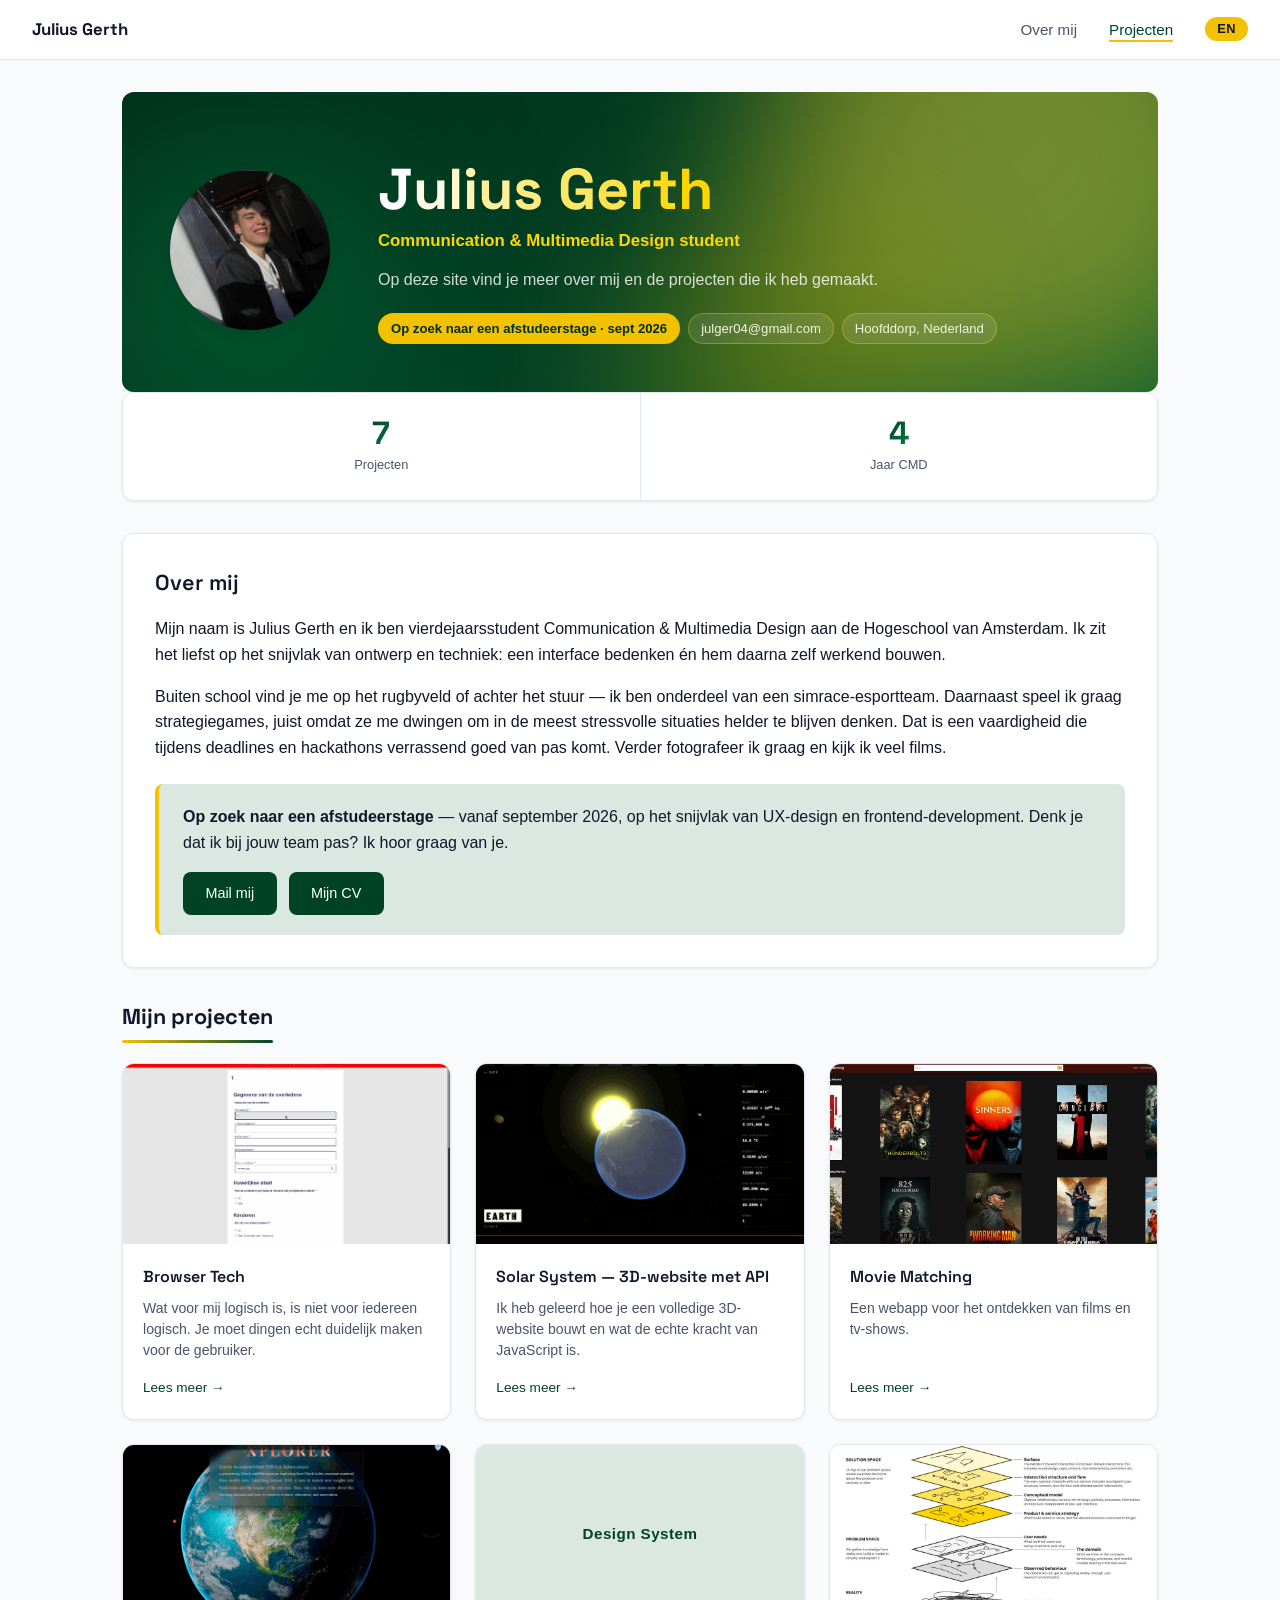
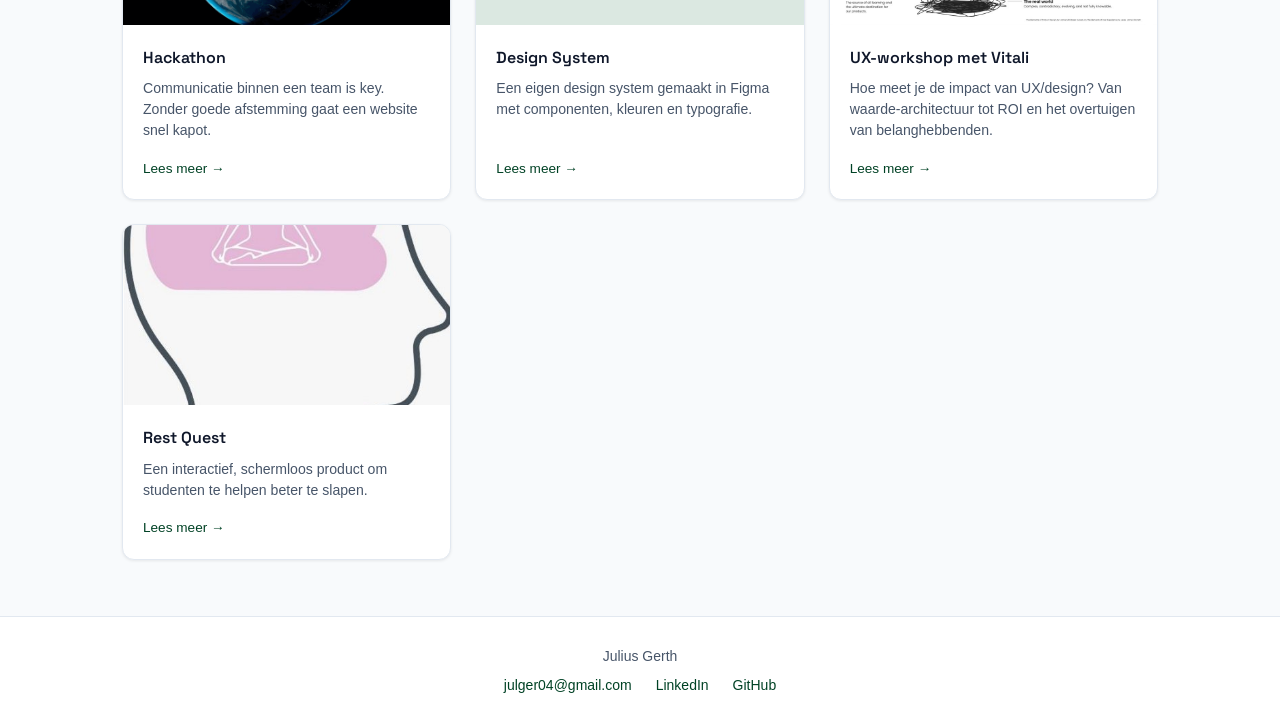
==== commit 5a0710c3: "msg added and dead css removed" ====
--- a/index.html
+++ b/index.html
@@ -102,13 +102,13 @@
         <h2><span data-lang="nl">Over mij</span><span data-lang="en">About me</span></h2>
         <p data-lang="nl">
           Mijn naam is Julius Gerth en ik ben vierdejaarsstudent Communication
-         Multimedia Design aan de Hogeschool van Amsterdam. Ik zit het
+          &amp; Multimedia Design aan de Hogeschool van Amsterdam. Ik zit het
           liefst op het snijvlak van ontwerp en techniek: een interface
           bedenken én hem daarna zelf werkend bouwen.
         </p>
         <p data-lang="en">
-          My name is Julius Gerth and I'm a fourth-year Communication 
-          Multimedia Design student at the Amsterdam University of Applied
+          My name is Julius Gerth and I'm a fourth-year Communication
+          &amp; Multimedia Design student at the Amsterdam University of Applied
           Sciences. I like to work where design meets technology: coming up
           with an interface and then building it myself.
         </p>
@@ -154,13 +154,17 @@
         <ul class="project-grid">
           <li class="project-card" data-reveal>
             <a href="browser_tech.html" class="project-card-link">
-              <img
-                src="img/browsertech.gif"
-                alt="Screenshot van de Browser Tech-webapplicatie"
-                width="1280"
-                height="800"
-                loading="lazy"
-              />
+              <!-- GIF alleen voor wie animaties aan heeft staan; anders de statische screenshot -->
+              <picture>
+                <source srcset="img/browsertech.gif" media="(prefers-reduced-motion: no-preference)" />
+                <img
+                  src="img/browsertech.png"
+                  alt="Screenshot van de Browser Tech-webapplicatie"
+                  width="1280"
+                  height="800"
+                  loading="lazy"
+                />
+              </picture>
               <div class="project-card-body">
                 <h3>Browser Tech</h3>
                 <p data-lang="nl">
--- a/styles.css
+++ b/styles.css
@@ -820,42 +820,6 @@
   max-width: min(100%, 480px);
 }
 
-.hifi-gallery {
-  display: flex;
-  flex-wrap: wrap;
-  gap: 1.25rem;
-  margin: 1.5rem 0 2rem;
-}
-
-.hifi-gallery figure {
-  flex: 1 1 200px;
-  min-width: 0;
-  margin: 0;
-}
-
-.hifi-gallery img {
-  width: 100%;
-  height: auto;
-  display: block;
-  border-radius: var(--radius);
-  border: 1px solid var(--border);
-  box-shadow: var(--shadow-sm);
-  transition: transform 0.25s, box-shadow 0.25s;
-}
-
-.hifi-gallery figure:hover img {
-  transform: translateY(-4px);
-  box-shadow: var(--shadow-md);
-}
-
-.hifi-gallery figcaption {
-  margin-top: 0.6rem;
-  font-size: 0.8rem;
-  color: var(--text-muted);
-  text-align: center;
-  line-height: 1.4;
-}
-
 .back-link {
   display: inline-flex;
   align-items: center;
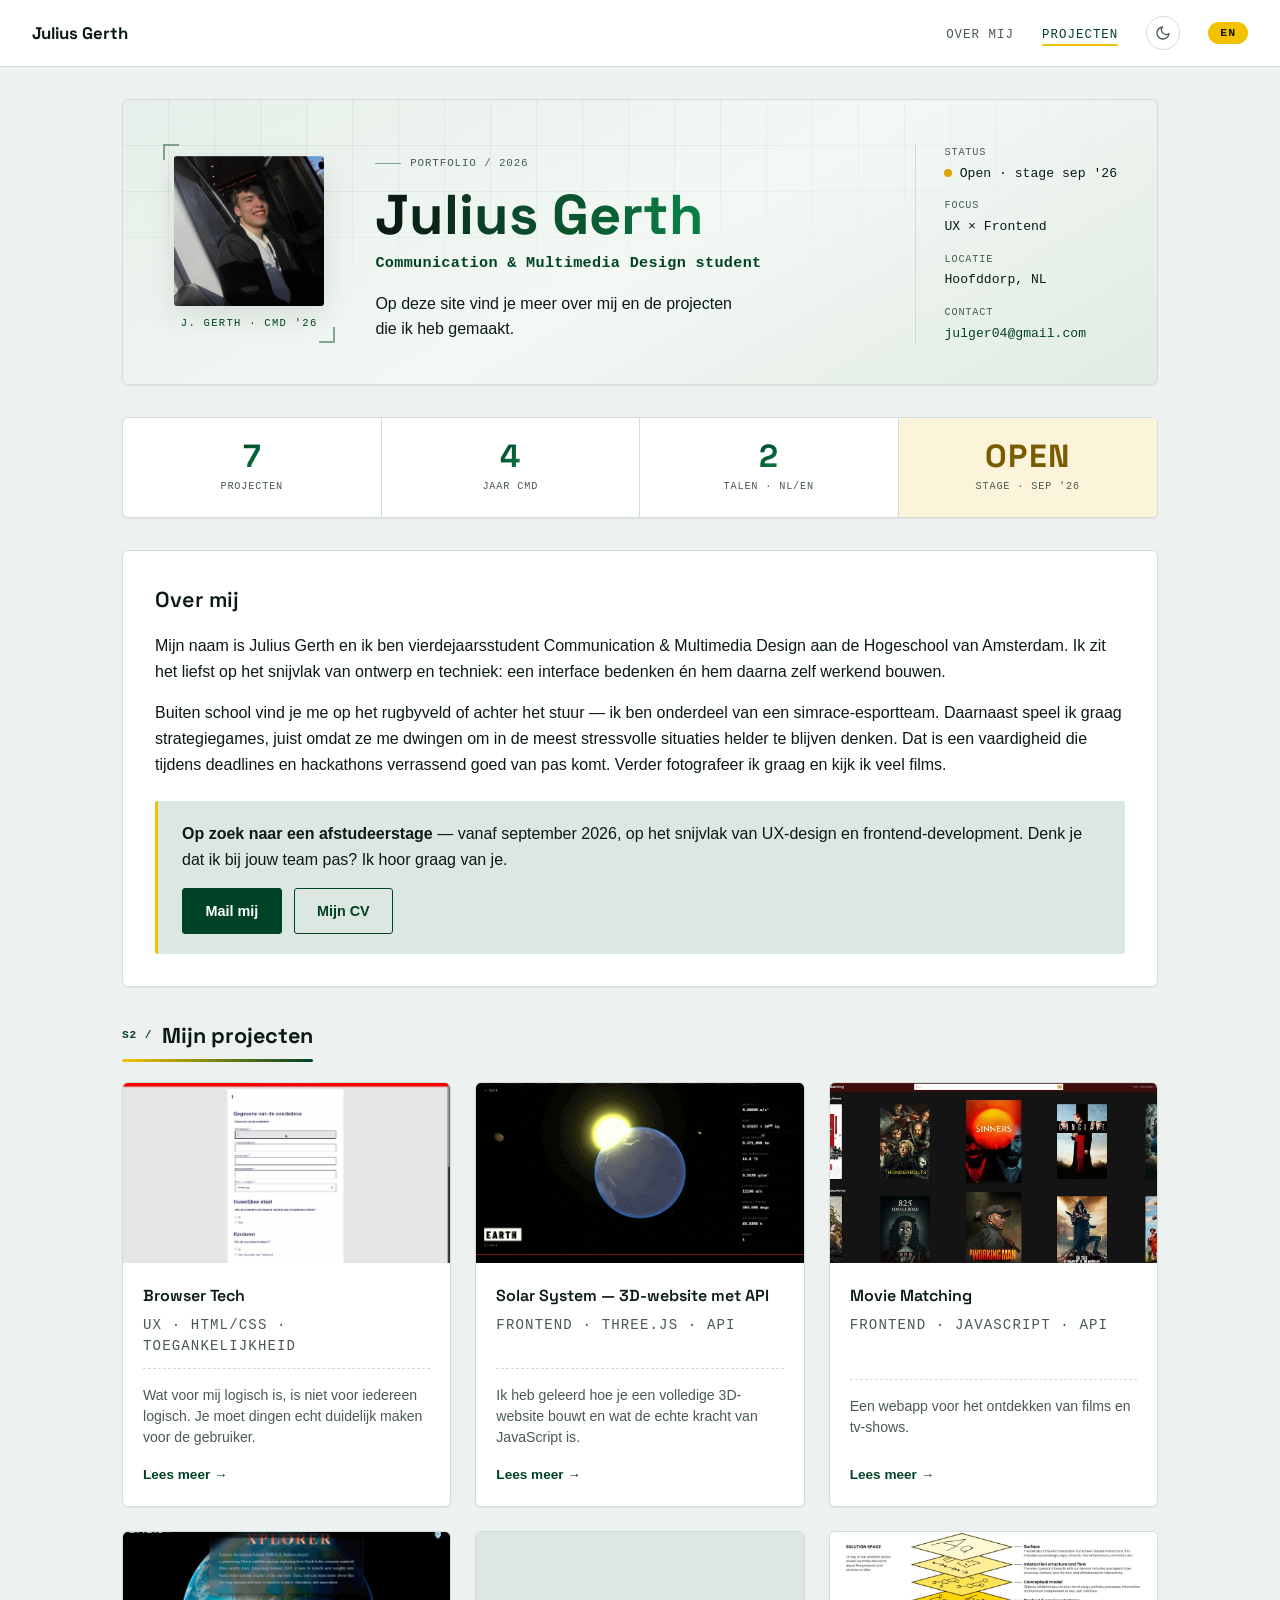
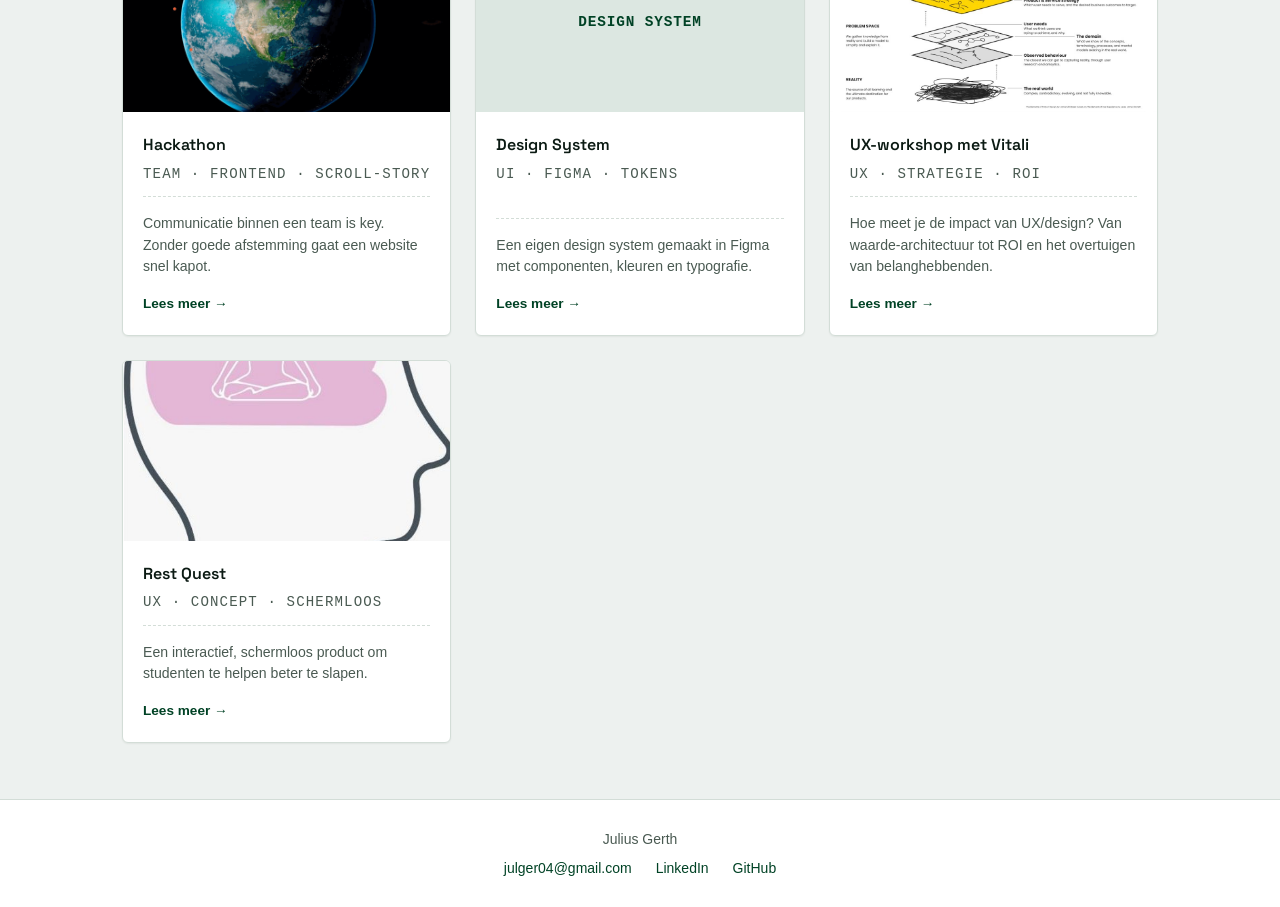
==== commit d6cd01e1: "ligth dark mode improved" ====
--- a/index.html
+++ b/index.html
@@ -29,6 +29,13 @@
       <ul class="nav-links">
         <li><a href="#over-mij"><span data-lang="nl">Over mij</span><span data-lang="en">About</span></a></li>
         <li><a href="#projecten"><span data-lang="nl">Projecten</span><span data-lang="en">Projects</span></a></li>
+        <li class="theme-item">
+          <input type="checkbox" id="theme-switch" class="theme-switch" role="switch" aria-label="Wissel licht of donker thema / Toggle light or dark theme" />
+          <label for="theme-switch" class="theme-toggle" title="Licht / donker">
+            <svg class="icon icon-sun" width="16" height="16" viewBox="0 0 24 24" fill="none" stroke="currentColor" stroke-width="2" stroke-linecap="round" stroke-linejoin="round" aria-hidden="true"><circle cx="12" cy="12" r="4"/><path d="M12 2v2M12 20v2M4.9 4.9l1.4 1.4M17.7 17.7l1.4 1.4M2 12h2M20 12h2M4.9 19.1l1.4-1.4M17.7 6.3l1.4-1.4"/></svg>
+            <svg class="icon icon-moon" width="16" height="16" viewBox="0 0 24 24" fill="none" stroke="currentColor" stroke-width="2" stroke-linecap="round" stroke-linejoin="round" aria-hidden="true"><path d="M21 12.8A9 9 0 1 1 11.2 3 7 7 0 0 0 21 12.8z"/></svg>
+          </label>
+        </li>
         <li class="lang-item">
           <button type="button" class="lang-toggle" aria-label="Switch language / Taal wisselen">
             <span data-lang="nl">EN</span><span data-lang="en">NL</span>
@@ -39,20 +46,23 @@
 
     <main id="main">
       <section class="hero">
-        <div class="hero-bg">
-          <div class="blob blob-1"></div>
-          <div class="blob blob-2"></div>
-          <div class="blob blob-3"></div>
+        <div class="hero-bg" aria-hidden="true">
+          <div class="hero-grid"></div>
+          <div class="hero-scan"></div>
         </div>
         <div class="hero-inner">
-          <img
-            src="img/linkedin-foto.jpg"
-            alt="Portretfoto van Julius Gerth"
-            class="hero-photo"
-            width="480"
-            height="360"
-          />
+          <div class="hero-plate">
+            <img
+              src="img/linkedin-foto.jpg"
+              alt="Portretfoto van Julius Gerth"
+              class="hero-photo"
+              width="480"
+              height="360"
+            />
+            <span class="hero-cred">J. GERTH · CMD '26</span>
+          </div>
           <div class="hero-content">
+            <p class="hero-eyebrow">PORTFOLIO / 2026</p>
             <h1 aria-label="Julius Gerth">
               <span aria-hidden="true">
                 <span class="word"><span class="letter" style="--i: 0">J</span><span class="letter" style="--i: 1">u</span><span class="letter" style="--i: 2">l</span><span class="letter" style="--i: 3">i</span><span class="letter" style="--i: 4">u</span><span class="letter" style="--i: 5">s</span></span>
@@ -76,14 +86,28 @@
               On this site you'll find more about me and the projects I've
               built.
             </p>
-            <ul class="hero-info">
-              <li class="hero-badge">
-                <span data-lang="nl">Op zoek naar een afstudeerstage · sept 2026</span><span data-lang="en">Looking for a graduation internship · Sept 2026</span>
-              </li>
-              <li>julger04@gmail.com</li>
-              <li><span data-lang="nl">Hoofddorp, Nederland</span><span data-lang="en">Hoofddorp, the Netherlands</span></li>
-            </ul>
           </div>
+          <dl class="hero-readout">
+            <div>
+              <dt>Status</dt>
+              <dd>
+                <span class="status-dot" aria-hidden="true"></span>
+                <span data-lang="nl">Open · stage sep '26</span><span data-lang="en">Open · internship Sep '26</span>
+              </dd>
+            </div>
+            <div>
+              <dt>Focus</dt>
+              <dd>UX × Frontend</dd>
+            </div>
+            <div>
+              <dt><span data-lang="nl">Locatie</span><span data-lang="en">Location</span></dt>
+              <dd>Hoofddorp, NL</dd>
+            </div>
+            <div>
+              <dt>Contact</dt>
+              <dd><a href="mailto:julger04@gmail.com">julger04@gmail.com</a></dd>
+            </div>
+          </dl>
         </div>
       </section>
 
@@ -95,6 +119,14 @@
         <div class="stat">
           <span class="stat-number">4</span>
           <span class="stat-label"><span data-lang="nl">Jaar CMD</span><span data-lang="en">Years of CMD</span></span>
+        </div>
+        <div class="stat">
+          <span class="stat-number">2</span>
+          <span class="stat-label"><span data-lang="nl">Talen · NL/EN</span><span data-lang="en">Languages · NL/EN</span></span>
+        </div>
+        <div class="stat stat--status">
+          <span class="stat-value">OPEN</span>
+          <span class="stat-label"><span data-lang="nl">Stage · sep '26</span><span data-lang="en">Internship · Sep '26</span></span>
         </div>
       </div>
 
@@ -143,7 +175,7 @@
           </p>
           <div class="callout-actions">
             <a href="mailto:julger04@gmail.com" class="btn"><span data-lang="nl">Mail mij</span><span data-lang="en">Email me</span></a>
-            <a href="cv-julius.pdf" class="btn" download><span data-lang="nl">Mijn CV</span><span data-lang="en">My CV</span></a>
+            <a href="cv-julius.pdf" class="btn btn--ghost" download><span data-lang="nl">Mijn CV</span><span data-lang="en">My CV</span></a>
           </div>
         </div>
       </section>
@@ -167,6 +199,7 @@
               </picture>
               <div class="project-card-body">
                 <h3>Browser Tech</h3>
+                <p class="card-meta"><span data-lang="nl">UX · HTML/CSS · Toegankelijkheid</span><span data-lang="en">UX · HTML/CSS · Accessibility</span></p>
                 <p data-lang="nl">
                   Wat voor mij logisch is, is niet voor iedereen logisch. Je
                   moet dingen echt duidelijk maken voor de gebruiker.
@@ -194,6 +227,7 @@
               </picture>
               <div class="project-card-body">
                 <h3><span data-lang="nl">Solar System — 3D-website met API</span><span data-lang="en">Solar System — 3D website with API</span></h3>
+                <p class="card-meta">Frontend · Three.js · API</p>
                 <p data-lang="nl">
                   Ik heb geleerd hoe je een volledige 3D-website bouwt en wat de
                   echte kracht van JavaScript is.
@@ -217,6 +251,7 @@
               />
               <div class="project-card-body">
                 <h3>Movie Matching</h3>
+                <p class="card-meta">Frontend · JavaScript · API</p>
                 <p data-lang="nl">Een webapp voor het ontdekken van films en tv-shows.</p>
                 <p data-lang="en">A web app for discovering movies and TV shows.</p>
                 <span class="project-card-link-text"><span data-lang="nl">Lees meer →</span><span data-lang="en">Read more →</span></span>
@@ -238,6 +273,7 @@
               </picture>
               <div class="project-card-body">
                 <h3>Hackathon</h3>
+                <p class="card-meta"><span data-lang="nl">Team · Frontend · Scroll-story</span><span data-lang="en">Team · Frontend · Scroll story</span></p>
                 <p data-lang="nl">
                   Communicatie binnen een team is key. Zonder goede afstemming
                   gaat een website snel kapot.
@@ -255,6 +291,7 @@
               <div class="project-card-img-placeholder">Design System</div>
               <div class="project-card-body">
                 <h3>Design System</h3>
+                <p class="card-meta">UI · Figma · Tokens</p>
                 <p data-lang="nl">
                   Een eigen design system gemaakt in Figma met componenten,
                   kleuren en typografie.
@@ -278,6 +315,7 @@
               />
               <div class="project-card-body">
                 <h3><span data-lang="nl">UX-workshop met Vitali</span><span data-lang="en">UX workshop with Vitali</span></h3>
+                <p class="card-meta"><span data-lang="nl">UX · Strategie · ROI</span><span data-lang="en">UX · Strategy · ROI</span></p>
                 <p data-lang="nl">
                   Hoe meet je de impact van UX/design? Van waarde-architectuur
                   tot ROI en het overtuigen van belanghebbenden.
@@ -301,6 +339,7 @@
               />
               <div class="project-card-body">
                 <h3>Rest Quest</h3>
+                <p class="card-meta"><span data-lang="nl">UX · Concept · Schermloos</span><span data-lang="en">UX · Concept · Screenless</span></p>
                 <p data-lang="nl">
                   Een interactief, schermloos product om studenten te helpen
                   beter te slapen.
--- a/styles.css
+++ b/styles.css
@@ -7,23 +7,180 @@
   font-display: swap;
 }
 
+/* ────────────────────────────────────────────────────────────
+   Ontwerpconcept "Telemetry": de site als instrumentenpaneel van
+   een design-engineer. Lopende tekst blijft rustige schreefloze
+   letter; labels, meta en getallen krijgen mono + hoofdletters.
+   Goud = de 'actieve / persoonlijk record'-markering.
+   ──────────────────────────────────────────────────────────── */
 :root {
-  --bg: #F8FAFC;
+  --bg: #EDF1EF;
   --surface: #FFFFFF;
-  --text: #0F172A;
-  /* #475569 i.p.v. #64748B: haalt WCAG AAA op wit (7,6:1) en blijft
-     leesbaar op de semi-transparante gescrolde nav boven de groene hero */
-  --text-muted: #475569;
+  --surface-2: #F4F8F6;
+  --text: #0B1A13;
+  /* #4A5A52 haalt WCAG AA ruim op --bg en blijft leesbaar op de nav. */
+  --text-muted: #4A5A52;
   --accent: #004225;
-  --accent-hover: #00301b;
-  --accent-light: #DBE8E1;
+  --accent-hover: #00311B;
+  --accent-light: #DCE7E1;
   --accent-yellow: #F2C200;
   --accent-yellow-soft: #FFE375;
-  --border: #E2E8F0;
+  --border: #D3DDD7;
+  --tick: #A7B7AF;
+  /* Tekstkleur bovenop een accent-vlak (draait mee met het thema). */
+  --on-accent: #FFFFFF;
+  --nav-bg: #FFFFFF;
+  --nav-scrolled: rgba(255, 255, 255, 0.85);
   --font-heading: 'Space Grotesk', -apple-system, BlinkMacSystemFont, 'Segoe UI', Roboto, sans-serif;
-  --shadow-sm: 0 1px 3px rgba(0, 0, 0, 0.08);
-  --shadow-md: 0 4px 12px rgba(0, 0, 0, 0.10);
-  --radius: 12px;
+  --font-mono: ui-monospace, 'Cascadia Code', 'JetBrains Mono', 'SF Mono', 'Segoe UI Mono', Consolas, 'Liberation Mono', monospace;
+  --shadow-sm: 0 1px 2px rgba(11, 26, 19, 0.06);
+  --shadow-md: 0 10px 30px rgba(11, 26, 19, 0.10);
+  --radius: 6px;
+  --radius-sm: 3px;
+
+  /* Hero-instrument bij daglicht (licht thema): pale-groen paneel,
+     groene inkt, groen/goud accenten. Donker thema overschrijft dit. */
+  --hero-bg: linear-gradient(150deg, #E6EFE9 0%, #F3F8F4 52%, #E1EBE4 100%);
+  --hero-border: var(--border);
+  --hero-shadow: var(--shadow-sm);
+  --hero-ink: #0B1A13;
+  --hero-ink-soft: #4A5A52;
+  --hero-name-tail: #0A7D44;
+  --hero-tagline: #004225;
+  --hero-cred: #004225;
+  --hero-bracket: rgba(0, 66, 37, 0.45);
+  --hero-grid: rgba(0, 66, 37, 0.06);
+  --hero-scan: rgba(0, 66, 37, 0.38);
+  --hero-line: var(--border);
+  --hero-link: #004225;
+  --hero-link-hover: #00311B;
+  --hero-dot: #E0A400;
+
+  /* Actief 'OPEN'-veld in de stats-cluster. */
+  --status-bg: #FBF4DA;
+  --status-ink: #7A5C00;
+}
+
+/* ── Donker thema ─────────────────────────────────
+   Native aan het concept: een instrumentenpaneel is 's nachts thuis.
+   Standaard volgt het thema de systeemvoorkeur (prefers-color-scheme).
+   De handmatige wissel verderop (pure CSS via een checkbox + :has(),
+   zónder JavaScript) keert die systeemkeuze om. */
+@media (prefers-color-scheme: dark) {
+  :root {
+    --bg: #0A130E;
+    --surface: #10201A;
+    --surface-2: #152C22;
+    --text: #E7F0EA;
+    --text-muted: #9CB2A7;
+    --accent: #3EC581;
+    --accent-hover: #5DD79A;
+    --accent-light: #16311F;
+    --border: #22392E;
+    --tick: #3B5648;
+    --on-accent: #06140D;
+    --nav-bg: #0C1812;
+    --nav-scrolled: rgba(12, 24, 18, 0.82);
+    --shadow-sm: 0 1px 2px rgba(0, 0, 0, 0.4);
+    --shadow-md: 0 12px 34px rgba(0, 0, 0, 0.55);
+
+    /* Hero-instrument bij nacht (donker thema): night-race HUD. */
+    --hero-bg: linear-gradient(150deg, #06140D 0%, #0A2417 52%, #051810 100%);
+    --hero-border: rgba(255, 215, 0, 0.14);
+    --hero-shadow: none;
+    --hero-ink: #E7F0EA;
+    --hero-ink-soft: rgba(255, 255, 255, 0.74);
+    --hero-name-tail: #FFD700;
+    --hero-tagline: #FFD700;
+    --hero-cred: #FFD84A;
+    --hero-bracket: rgba(242, 194, 0, 0.65);
+    --hero-grid: rgba(255, 255, 255, 0.045);
+    --hero-scan: rgba(242, 194, 0, 0.75);
+    --hero-line: rgba(255, 255, 255, 0.2);
+    --hero-link: #E7F0EA;
+    --hero-link-hover: #FFD700;
+    --hero-dot: #F2C200;
+    --status-bg: rgba(242, 194, 0, 0.07);
+    --status-ink: #F2C200;
+  }
+}
+
+/* Handmatige wissel — puur CSS. Een aangevinkte checkbox (.theme-switch)
+   keert het systeemthema om: licht systeem → donker (dit blok), en
+   donker systeem → licht (het herstelblok hierna). */
+:root:has(.theme-switch:checked) {
+  --bg: #0A130E;
+  --surface: #10201A;
+  --surface-2: #152C22;
+  --text: #E7F0EA;
+  --text-muted: #9CB2A7;
+  --accent: #3EC581;
+  --accent-hover: #5DD79A;
+  --accent-light: #16311F;
+  --border: #22392E;
+  --tick: #3B5648;
+  --on-accent: #06140D;
+  --nav-bg: #0C1812;
+  --nav-scrolled: rgba(12, 24, 18, 0.82);
+  --shadow-sm: 0 1px 2px rgba(0, 0, 0, 0.4);
+  --shadow-md: 0 12px 34px rgba(0, 0, 0, 0.55);
+
+  /* Hero-instrument bij nacht (donker thema): night-race HUD. */
+  --hero-bg: linear-gradient(150deg, #06140D 0%, #0A2417 52%, #051810 100%);
+  --hero-border: rgba(255, 215, 0, 0.14);
+  --hero-shadow: none;
+  --hero-ink: #E7F0EA;
+  --hero-ink-soft: rgba(255, 255, 255, 0.74);
+  --hero-name-tail: #FFD700;
+  --hero-tagline: #FFD700;
+  --hero-cred: #FFD84A;
+  --hero-bracket: rgba(242, 194, 0, 0.65);
+  --hero-grid: rgba(255, 255, 255, 0.045);
+  --hero-scan: rgba(242, 194, 0, 0.75);
+  --hero-line: rgba(255, 255, 255, 0.2);
+  --hero-link: #E7F0EA;
+  --hero-link-hover: #FFD700;
+  --hero-dot: #F2C200;
+  --status-bg: rgba(242, 194, 0, 0.07);
+  --status-ink: #F2C200;
+}
+
+/* Donker systeem + aangevinkt → terug naar het lichte palet (pure CSS invert). */
+@media (prefers-color-scheme: dark) {
+  :root:has(.theme-switch:checked) {
+    --bg: #EDF1EF;
+    --surface: #FFFFFF;
+    --surface-2: #F4F8F6;
+    --text: #0B1A13;
+    --text-muted: #4A5A52;
+    --accent: #004225;
+    --accent-hover: #00311B;
+    --accent-light: #DCE7E1;
+    --border: #D3DDD7;
+    --tick: #A7B7AF;
+    --on-accent: #FFFFFF;
+    --nav-bg: #FFFFFF;
+    --nav-scrolled: rgba(255, 255, 255, 0.85);
+    --shadow-sm: 0 1px 2px rgba(11, 26, 19, 0.06);
+    --shadow-md: 0 10px 30px rgba(11, 26, 19, 0.10);
+    --hero-bg: linear-gradient(150deg, #E6EFE9 0%, #F3F8F4 52%, #E1EBE4 100%);
+    --hero-border: var(--border);
+    --hero-shadow: var(--shadow-sm);
+    --hero-ink: #0B1A13;
+    --hero-ink-soft: #4A5A52;
+    --hero-name-tail: #0A7D44;
+    --hero-tagline: #004225;
+    --hero-cred: #004225;
+    --hero-bracket: rgba(0, 66, 37, 0.45);
+    --hero-grid: rgba(0, 66, 37, 0.06);
+    --hero-scan: rgba(0, 66, 37, 0.38);
+    --hero-line: var(--border);
+    --hero-link: #004225;
+    --hero-link-hover: #00311B;
+    --hero-dot: #E0A400;
+    --status-bg: #FBF4DA;
+    --status-ink: #7A5C00;
+  }
 }
 
 html {
@@ -60,15 +217,28 @@
   font-family: var(--font-heading);
 }
 
+/* Gedeelde mono-'label'-stijl: het handschrift van het instrumentpaneel. */
+.mono-label,
+.hero-eyebrow,
+.stat-label,
+.card-meta,
+.hero-readout dt,
+.nav-links a,
+.section-heading::before {
+  font-family: var(--font-mono);
+  text-transform: uppercase;
+  letter-spacing: 0.08em;
+}
+
 /* ── Skip-link (toetsenbord/screenreader) ────────── */
 .skip-link {
   position: fixed;
   top: -4rem;
   left: 1rem;
   background: var(--accent);
-  color: #fff;
+  color: var(--on-accent);
   padding: 0.6rem 1.1rem;
-  border-radius: 8px;
+  border-radius: var(--radius-sm);
   text-decoration: none;
   font-size: 0.9rem;
   z-index: 200;
@@ -111,7 +281,7 @@
 nav {
   position: sticky;
   top: 0;
-  background: var(--surface);
+  background: var(--nav-bg);
   border-bottom: 1px solid var(--border);
   padding: 1rem 2rem;
   display: flex;
@@ -122,10 +292,10 @@
 }
 
 nav.scrolled {
-  background: rgba(255, 255, 255, 0.85);
+  background: var(--nav-scrolled);
   backdrop-filter: blur(14px);
   -webkit-backdrop-filter: blur(14px);
-  box-shadow: 0 2px 20px rgba(0, 0, 0, 0.07);
+  box-shadow: 0 2px 20px rgba(0, 0, 0, 0.10);
   border-bottom-color: transparent;
 }
 
@@ -143,14 +313,15 @@
 
 .nav-links {
   display: flex;
-  gap: 2rem;
+  align-items: center;
+  gap: 1.75rem;
   list-style: none;
 }
 
 .nav-links a {
   color: var(--text-muted);
   text-decoration: none;
-  font-size: 0.95rem;
+  font-size: 0.78rem;
   transition: color 0.2s;
   position: relative;
   padding-bottom: 2px;
@@ -185,11 +356,11 @@
 }
 
 .lang-toggle {
-  font-family: inherit;
-  font-size: 0.8rem;
+  font-family: var(--font-mono);
+  font-size: 0.72rem;
   font-weight: 700;
-  letter-spacing: 0.04em;
-  color: var(--text);
+  letter-spacing: 0.08em;
+  color: #1a1200;
   background: var(--accent-yellow);
   border: none;
   border-radius: 999px;
@@ -202,6 +373,73 @@
 .lang-toggle:hover { filter: brightness(0.95); }
 .lang-toggle:active { transform: scale(0.94); }
 
+/* ── Theme toggle (licht / donker) — puur CSS ──────
+   Een verborgen checkbox (.theme-switch) + een label als knop. :has()
+   leest de checkbox en keert het thema om. Geen JavaScript nodig. */
+.nav-links .theme-item {
+  display: flex;
+  align-items: center;
+  position: relative;
+}
+
+/* De checkbox is onzichtbaar maar blijft focusbaar met het toetsenbord. */
+.theme-switch {
+  position: absolute;
+  width: 1px;
+  height: 1px;
+  margin: 0;
+  opacity: 0;
+  pointer-events: none;
+}
+
+.theme-toggle {
+  display: inline-flex;
+  align-items: center;
+  justify-content: center;
+  width: 34px;
+  height: 34px;
+  padding: 0;
+  color: var(--text-muted);
+  background: transparent;
+  border: 1px solid var(--border);
+  border-radius: 999px;
+  cursor: pointer;
+  transition: color 0.2s, border-color 0.2s, background 0.2s, transform 0.1s;
+}
+
+.theme-toggle:hover {
+  color: var(--accent);
+  border-color: var(--accent);
+  background: var(--surface-2);
+}
+
+.theme-toggle:active { transform: scale(0.94); }
+
+/* Focus-ring op het label wanneer de verborgen checkbox focus krijgt. */
+.theme-switch:focus-visible + .theme-toggle {
+  outline: 2px solid var(--accent);
+  outline-offset: 3px;
+}
+
+.theme-toggle .icon { display: block; }
+
+/* Toon het pictogram van het thema waarnaar de knop wisselt: maan in licht
+   (klik = donker), zon in donker (klik = licht). Zelfde invert-logica als de
+   tokens, zodat het icoon altijd het effectieve thema toont — puur CSS. */
+.theme-toggle .icon-sun { display: none; }
+.theme-toggle .icon-moon { display: block; }
+
+:root:has(.theme-switch:checked) .theme-toggle .icon-sun { display: block; }
+:root:has(.theme-switch:checked) .theme-toggle .icon-moon { display: none; }
+
+@media (prefers-color-scheme: dark) {
+  .theme-toggle .icon-sun { display: block; }
+  .theme-toggle .icon-moon { display: none; }
+
+  :root:has(.theme-switch:checked) .theme-toggle .icon-sun { display: none; }
+  :root:has(.theme-switch:checked) .theme-toggle .icon-moon { display: block; }
+}
+
 /* ── Main layout ─────────────────────────────────── */
 main {
   flex: 1;
@@ -211,77 +449,93 @@
   padding: 2rem;
 }
 
-/* ── Hero ────────────────────────────────────────── */
+/* ── Hero: instrumentenpaneel ────────────────────── */
+/* Twee gezichten van hetzelfde instrument: 'night-race HUD' (donker) en
+   'daylight pit-wall readout' (licht). Alle kleuren via --hero-*-tokens,
+   zodat het hero-paneel met het thema meewisselt. */
 .hero {
   position: relative;
   overflow: hidden;
-  padding: 4rem 0 3rem;
-  background: linear-gradient(135deg, #002d19 0%, #004225 55%, #00582f 100%);
+  padding: 2.75rem 2.5rem 2.5rem;
+  background: var(--hero-bg);
+  border: 1px solid var(--hero-border);
   border-radius: var(--radius);
-}
-
+  box-shadow: var(--hero-shadow);
+}
+
+/* Fijn meetraster + goud sweep-lijntje; volgen samen subtiel de muis (script.js). */
 .hero-bg {
   position: absolute;
-  inset: 0;
+  inset: -1px;
   pointer-events: none;
   z-index: 0;
   transition: transform 0.3s ease-out;
 }
 
-.blob {
+.hero-grid {
   position: absolute;
-  border-radius: 50%;
-  filter: blur(80px);
-  opacity: 0.45;
-}
-
-.blob-1 {
-  width: 520px;
-  height: 520px;
-  background: radial-gradient(circle, #fbe44d, #f2c200);
-  top: -200px;
-  right: -120px;
-  animation: blob-float 11s ease-in-out infinite;
-}
-
-.blob-2 {
-  width: 380px;
-  height: 380px;
-  background: radial-gradient(circle, #0a7d44, #00502c);
-  bottom: -100px;
-  left: -80px;
-  animation: blob-float 14s ease-in-out infinite reverse;
-}
-
-.blob-3 {
-  width: 300px;
-  height: 300px;
-  background: radial-gradient(circle, #ffd700, #d4a800);
-  bottom: -120px;
-  right: 22%;
-  opacity: 0.30;
-  animation: blob-float 13s ease-in-out infinite;
-}
-
-@keyframes blob-float {
-  0%, 100% { transform: translate(0, 0) scale(1); }
-  33%       { transform: translate(28px, -20px) scale(1.06); }
-  66%       { transform: translate(-18px, 16px) scale(0.94); }
+  inset: 0;
+  background-image:
+    linear-gradient(var(--hero-grid) 1px, transparent 1px),
+    linear-gradient(90deg, var(--hero-grid) 1px, transparent 1px);
+  background-size: 46px 46px;
+  -webkit-mask-image: radial-gradient(120% 90% at 15% 0%, #000 35%, transparent 78%);
+  mask-image: radial-gradient(120% 90% at 15% 0%, #000 35%, transparent 78%);
+}
+
+.hero-scan {
+  position: absolute;
+  left: 0;
+  right: 0;
+  top: -2px;
+  height: 2px;
+  background: linear-gradient(90deg, transparent, var(--hero-scan), transparent);
+  opacity: 0;
+  animation: hero-scan 2.6s ease-out 0.35s 1 both;
+}
+
+@keyframes hero-scan {
+  0%   { transform: translateY(0); opacity: 0; }
+  9%   { opacity: 0.9; }
+  90%  { opacity: 0.9; }
+  100% { transform: translateY(460px); opacity: 0; }
 }
 
 .hero-inner {
-  display: flex;
+  display: grid;
+  grid-template-columns: auto 1fr auto;
   align-items: center;
-  gap: 3rem;
+  gap: 2.5rem;
   position: relative;
   z-index: 1;
-  padding-left: 3rem;
-}
+}
+
+/* Foto als 'credential': hoekmarkeringen + mono-onderschrift. */
+.hero-plate {
+  position: relative;
+  display: flex;
+  flex-direction: column;
+  align-items: center;
+  gap: 0.6rem;
+  padding: 0.7rem;
+}
+
+.hero-plate::before,
+.hero-plate::after {
+  content: '';
+  position: absolute;
+  width: 16px;
+  height: 16px;
+  border: 2px solid var(--hero-bracket);
+}
+
+.hero-plate::before { top: 0; left: 0; border-right: 0; border-bottom: 0; }
+.hero-plate::after  { bottom: 0; right: 0; border-left: 0; border-top: 0; }
 
 .hero-photo {
-  width: 160px;
-  height: 160px;
-  border-radius: 50%;
+  width: 150px;
+  height: 150px;
+  border-radius: var(--radius-sm);
   object-fit: cover;
   flex-shrink: 0;
   box-shadow: var(--shadow-md);
@@ -292,35 +546,60 @@
 }
 
 .hero-photo:hover {
-  transform: scale(1.05) rotate(-2deg);
-  box-shadow: 0 10px 32px rgba(0, 0, 0, 0.35);
+  transform: scale(1.04);
+  box-shadow: 0 10px 32px rgba(0, 0, 0, 0.45);
 }
 
 @keyframes photo-enter {
-  from { opacity: 0; transform: scale(0.85); }
+  from { opacity: 0; transform: scale(0.9); }
   to   { opacity: 1; transform: scale(1); }
+}
+
+.hero-cred {
+  font-family: var(--font-mono);
+  font-size: 0.66rem;
+  letter-spacing: 0.12em;
+  color: var(--hero-cred);
 }
 
 .hero-content {
   animation: content-enter 0.8s ease 0.25s both;
+  min-width: 0;
 }
 
 @keyframes content-enter {
-  from { opacity: 0; transform: translateX(20px); }
+  from { opacity: 0; transform: translateX(16px); }
   to   { opacity: 1; transform: translateX(0); }
 }
 
+.hero-eyebrow {
+  display: inline-flex;
+  align-items: center;
+  gap: 0.55rem;
+  font-size: 0.68rem;
+  color: var(--hero-ink-soft);
+  margin-bottom: 0.75rem;
+}
+
+.hero-eyebrow::before {
+  content: '';
+  width: 26px;
+  height: 1px;
+  background: var(--hero-bracket);
+}
+
 .hero-content h1 {
-  font-size: clamp(2.6rem, 5.5vw, 3.6rem);
+  font-size: clamp(2.5rem, 5.2vw, 3.5rem);
   font-weight: 700;
-  line-height: 1.15;
+  line-height: 1.12;
   margin-bottom: 0.3rem;
-  color: #ffffff;
+  color: var(--hero-ink);
 }
 
 /* Letter-voor-letter entrance, volledig in CSS.
-   Elke letter heeft in de HTML een --i; die stuurt de delay
-   én de kleur (wit -> goud over de hele naam). */
+   Elke letter heeft in de HTML een --i; die stuurt de delay én de kleur:
+   een verloop van inkt naar het accent over de hele naam (donker: wit→goud,
+   licht: inkt→groen), via de --hero-*-tokens. */
 .hero-content h1 .word {
   display: inline-block;
 }
@@ -329,7 +608,7 @@
   display: inline-block;
   animation: letter-in 0.6s cubic-bezier(0.22, 1, 0.36, 1) both;
   animation-delay: calc(0.2s + var(--i) * 0.045s);
-  color: color-mix(in srgb, #ffd700 calc(var(--i) * 10%), #ffffff);
+  color: color-mix(in srgb, var(--hero-name-tail) calc(var(--i) * 10%), var(--hero-ink));
 }
 
 @keyframes letter-in {
@@ -340,10 +619,12 @@
 /* Roterende tagline, volledig in CSS: verticale carrousel.
    Laatste item is een kopie van het eerste voor een naadloze loop. */
 .hero-tagline {
-  font-size: 1.05rem;
-  color: #ffd700;
+  font-family: var(--font-mono);
+  font-size: 0.95rem;
+  letter-spacing: 0.02em;
+  color: var(--hero-tagline);
   font-weight: 600;
-  margin-bottom: 0.75rem;
+  margin-bottom: 0.85rem;
   height: 1.7em;
   overflow: hidden;
 }
@@ -368,55 +649,70 @@
 }
 
 .hero-desc {
-  color: rgba(255, 255, 255, 0.82);
-  margin-bottom: 1.25rem;
-}
-
-.hero-info {
+  color: var(--hero-ink);
+  max-width: 42ch;
+  margin-bottom: 0;
+}
+
+/* Mono-uitleeskolom: STATUS / FOCUS / LOCATIE / CONTACT. */
+.hero-readout {
+  display: grid;
+  gap: 0.85rem;
+  align-content: center;
+  padding-left: 1.75rem;
+  border-left: 1px solid var(--hero-line);
+  animation: content-enter 0.8s ease 0.4s both;
+}
+
+.hero-readout > div {
+  display: grid;
+  gap: 0.15rem;
+}
+
+.hero-readout dt {
+  font-size: 0.64rem;
+  color: var(--hero-ink-soft);
+}
+
+.hero-readout dd {
+  font-family: var(--font-mono);
+  font-size: 0.82rem;
+  color: var(--hero-ink);
   display: flex;
-  flex-wrap: wrap;
-  gap: 0.5rem;
-  list-style: none;
-}
-
-.hero-info li {
-  background: rgba(255, 255, 255, 0.10);
-  color: #f5f5dc;
-  font-size: 0.82rem;
-  padding: 0.25rem 0.75rem;
-  border-radius: 99px;
-  border: 1px solid rgba(255, 215, 0, 0.35);
-  transition: background 0.2s, transform 0.2s;
-}
-
-.hero-info li:hover {
-  background: rgba(255, 215, 0, 0.18);
-  transform: translateY(-1px);
-}
-
-.hero-info li.hero-badge {
-  background: var(--accent-yellow);
-  color: #002d19;
-  font-weight: 700;
-  border-color: transparent;
-  animation: badge-pulse 2.5s ease-out infinite;
-}
-
-@keyframes badge-pulse {
+  align-items: center;
+  gap: 0.45rem;
+}
+
+.hero-readout a {
+  color: var(--hero-link);
+  text-decoration: none;
+  transition: color 0.2s;
+}
+
+.hero-readout a:hover { color: var(--hero-link-hover); }
+
+.hero-readout .status-dot {
+  width: 8px;
+  height: 8px;
+  border-radius: 50%;
+  background: var(--hero-dot);
+  flex: none;
+  box-shadow: 0 0 0 0 rgba(242, 194, 0, 0.55);
+  animation: status-pulse 2.4s ease-out infinite;
+}
+
+@keyframes status-pulse {
   0%   { box-shadow: 0 0 0 0 rgba(242, 194, 0, 0.55); }
-  70%  { box-shadow: 0 0 0 10px rgba(242, 194, 0, 0); }
+  70%  { box-shadow: 0 0 0 8px rgba(242, 194, 0, 0); }
   100% { box-shadow: 0 0 0 0 rgba(242, 194, 0, 0); }
 }
 
-.hero-info li.hero-badge:hover {
-  background: var(--accent-yellow-soft);
-}
-
-/* ── Stats strip ─────────────────────────────────── */
+/* ── Stats: uitleescluster ───────────────────────── */
 .stats-strip {
-  display: flex;
+  display: grid;
+  grid-template-columns: repeat(4, 1fr);
   gap: 0;
-  margin-bottom: 2rem;
+  margin: 2rem 0;
   background: var(--surface);
   border: 1px solid var(--border);
   border-radius: var(--radius);
@@ -425,11 +721,11 @@
 }
 
 .stat {
-  flex: 1;
   display: flex;
   flex-direction: column;
   align-items: center;
-  padding: 1.5rem 1rem;
+  gap: 0.35rem;
+  padding: 1.4rem 1rem;
   text-align: center;
   border-right: 1px solid var(--border);
   transition: background 0.2s;
@@ -440,24 +736,38 @@
 }
 
 .stat:hover {
-  background: var(--accent-light);
-}
-
-.stat-number {
+  background: var(--surface-2);
+}
+
+.stat-number,
+.stat-value {
   font-size: 2rem;
   font-weight: 700;
   line-height: 1;
+  font-family: var(--font-heading);
   background: linear-gradient(135deg, var(--accent), #0a7d44);
   -webkit-background-clip: text;
   -webkit-text-fill-color: transparent;
   background-clip: text;
 }
 
+/* Actief 'OPEN'-veld: subtiele tint op de cel markeert 'm als de actieve
+   readout; de waarde krijgt een leesbare accentkleur (goud-op-wit zou zakken
+   qua contrast, dus donker goud in licht, helder goud in donker). */
+.stat--status {
+  background: var(--status-bg);
+}
+
+.stat--status .stat-value {
+  background: none;
+  -webkit-text-fill-color: initial;
+  color: var(--status-ink);
+  letter-spacing: 0.04em;
+}
+
 .stat-label {
-  font-size: 0.8rem;
+  font-size: 0.64rem;
   color: var(--text-muted);
-  margin-top: 0.4rem;
-  font-weight: 500;
 }
 
 /* ── Cards ───────────────────────────────────────── */
@@ -490,8 +800,8 @@
   margin-top: 1.5rem;
   padding: 1.25rem 1.5rem;
   background: var(--accent-light);
-  border-left: 4px solid var(--accent-yellow);
-  border-radius: 8px;
+  border-left: 3px solid var(--accent-yellow);
+  border-radius: var(--radius-sm);
 }
 
 .stage-callout p {
@@ -511,19 +821,21 @@
 
 /* ── Button ──────────────────────────────────────── */
 .btn {
-  display: inline-block;
+  display: inline-flex;
+  align-items: center;
+  gap: 0.4rem;
   margin-top: 1.25rem;
   padding: 0.65rem 1.4rem;
   background: var(--accent);
-  color: #fff;
-  border-radius: 8px;
+  color: var(--on-accent);
+  border-radius: var(--radius-sm);
   text-decoration: none;
   font-size: 0.9rem;
-  font-weight: 500;
-  border: none;
+  font-weight: 600;
+  border: 1px solid var(--accent);
   cursor: pointer;
   font-family: inherit;
-  transition: background 0.2s, transform 0.15s, box-shadow 0.2s;
+  transition: background 0.2s, transform 0.15s, box-shadow 0.2s, color 0.2s;
   position: relative;
   overflow: hidden;
 }
@@ -549,13 +861,26 @@
 
 .btn:hover {
   background: var(--accent-hover);
+  border-color: var(--accent-hover);
   transform: translateY(-1px);
-  box-shadow: 0 4px 12px rgba(0, 66, 37, 0.4);
+  box-shadow: 0 4px 12px rgba(0, 66, 37, 0.35);
 }
 
 .btn:active {
   transform: translateY(0);
   box-shadow: none;
+}
+
+/* Secundaire actie: contour i.p.v. vlak — duidelijke hiërarchie. */
+.btn--ghost {
+  background: transparent;
+  color: var(--accent);
+  border-color: var(--accent);
+}
+
+.btn--ghost:hover {
+  background: var(--accent);
+  color: var(--on-accent);
 }
 
 /* ── Focus styles ────────────────────────────────── */
@@ -566,13 +891,24 @@
 }
 
 /* ── Projects section ────────────────────────────── */
+/* Sectiekop met 'sector'-markering (S2 /) en meetlijn eronder. */
 .section-heading {
   font-size: 1.35rem;
   font-weight: 700;
   margin-bottom: 1.25rem;
-  display: inline-block;
+  display: inline-flex;
+  align-items: baseline;
+  gap: 0.6rem;
   padding-bottom: 0.5rem;
   position: relative;
+}
+
+.section-heading::before {
+  content: 'S2 /';
+  font-size: 0.7rem;
+  font-weight: 600;
+  color: var(--accent);
+  align-self: center;
 }
 
 .section-heading::after {
@@ -607,10 +943,11 @@
   border-radius: var(--radius);
   overflow: hidden;
   box-shadow: var(--shadow-sm);
-  transition: box-shadow 0.25s, transform 0.25s;
+  transition: box-shadow 0.25s, transform 0.25s, border-color 0.25s;
   position: relative;
 }
 
+/* Timing-balk: vult bij hover van links, als een sectortijd. */
 .project-card::after {
   content: '';
   position: absolute;
@@ -621,7 +958,8 @@
   background: linear-gradient(90deg, var(--accent), var(--accent-yellow));
   transform: scaleX(0);
   transform-origin: left;
-  transition: transform 0.3s ease;
+  transition: transform 0.35s ease;
+  z-index: 2;
 }
 
 .project-card:hover::after {
@@ -631,6 +969,7 @@
 .project-card:hover {
   box-shadow: var(--shadow-md);
   transform: translateY(-4px);
+  border-color: color-mix(in srgb, var(--accent) 40%, var(--border));
 }
 
 .project-card-link {
@@ -662,9 +1001,11 @@
   display: flex;
   align-items: center;
   justify-content: center;
+  font-family: var(--font-mono);
   font-weight: 600;
-  font-size: 0.95rem;
-  letter-spacing: 0.03em;
+  font-size: 0.9rem;
+  letter-spacing: 0.06em;
+  text-transform: uppercase;
   transition: background 0.3s;
 }
 
@@ -682,12 +1023,21 @@
 .project-card-body h3 {
   font-size: 1rem;
   font-weight: 600;
-  margin-bottom: 0.5rem;
+  margin-bottom: 0.4rem;
   transition: color 0.2s;
 }
 
 .project-card:hover .project-card-body h3 {
   color: var(--accent);
+}
+
+/* Mono meta-regel: rol · stack · discipline. */
+.card-meta {
+  font-size: 0.64rem;
+  color: var(--text-muted);
+  margin-bottom: 0.7rem;
+  padding-bottom: 0.7rem;
+  border-bottom: 1px dashed var(--border);
 }
 
 .project-card-body p {
@@ -701,7 +1051,7 @@
 .project-card-link-text {
   font-size: 0.85rem;
   color: var(--accent);
-  font-weight: 500;
+  font-weight: 600;
   display: inline-block;
   transition: transform 0.25s ease;
 }
@@ -738,9 +1088,9 @@
   width: 44px;
   height: 44px;
   background: var(--accent);
-  color: white;
+  color: var(--on-accent);
   border: none;
-  border-radius: 50%;
+  border-radius: var(--radius-sm);
   font-size: 1.1rem;
   cursor: pointer;
   opacity: 0;
@@ -769,6 +1119,7 @@
 /* ── Project detail pages ────────────────────────── */
 .project-detail {
   max-width: 750px;
+  margin: 0 auto;
   padding: 3rem 0;
 }
 
@@ -784,11 +1135,22 @@
   margin: 2rem 0 0.75rem;
 }
 
+/* Mono 'sector'-markering vóór elke tussenkop op detailpagina's. */
 .project-detail h3 {
   font-size: 1.05rem;
   font-weight: 600;
   margin: 1.5rem 0 0.5rem;
   color: var(--text);
+  display: flex;
+  align-items: baseline;
+  gap: 0.5rem;
+}
+
+.project-detail h3::before {
+  content: '//';
+  font-family: var(--font-mono);
+  font-size: 0.8rem;
+  color: var(--accent);
 }
 
 .project-detail p {
@@ -830,7 +1192,9 @@
   border-radius: 999px;
   color: var(--accent);
   text-decoration: none;
-  font-size: 0.9rem;
+  font-family: var(--font-mono);
+  font-size: 0.78rem;
+  letter-spacing: 0.04em;
   font-weight: 600;
   margin-bottom: 1.5rem;
   box-shadow: var(--shadow-sm);
@@ -843,7 +1207,7 @@
 
 .back-link:hover {
   background: var(--accent);
-  color: #fff;
+  color: var(--on-accent);
   box-shadow: var(--shadow-md);
   transform: translateX(-2px);
 }
@@ -883,20 +1247,46 @@
 }
 
 /* ── Responsive ──────────────────────────────────── */
+@media (max-width: 900px) {
+  .hero-inner {
+    grid-template-columns: auto 1fr;
+    gap: 1.75rem;
+  }
+
+  /* Uitleeskolom onder de naam i.p.v. ernaast. */
+  .hero-readout {
+    grid-column: 1 / -1;
+    grid-template-columns: repeat(2, 1fr);
+    padding-left: 0;
+    padding-top: 1.25rem;
+    border-left: 0;
+    border-top: 1px solid rgba(255, 255, 255, 0.12);
+  }
+}
+
 @media (max-width: 768px) {
+  .hero {
+    padding: 2rem 1.5rem;
+  }
+
   .hero-inner {
-    flex-direction: column;
+    grid-template-columns: 1fr;
     text-align: center;
-    padding: 2.5rem 0 2rem;
+    justify-items: center;
     gap: 1.5rem;
   }
 
-  .hero-info {
-    justify-content: center;
+  .hero-eyebrow { justify-content: center; }
+
+  .hero-desc { margin-left: auto; margin-right: auto; }
+
+  .hero-readout {
+    text-align: left;
+    justify-items: start;
   }
 
   .nav-links {
-    gap: 1.25rem;
+    gap: 1.1rem;
   }
 
   main {
@@ -908,13 +1298,15 @@
   }
 
   .stats-strip {
-    flex-wrap: wrap;
-  }
-
-  .stat {
-    flex: 1 0 calc(33% - 1rem);
-    min-width: 80px;
-  }
+    grid-template-columns: repeat(2, 1fr);
+  }
+
+  /* Onderste rij geen dubbele rand. */
+  .stat:nth-child(3),
+  .stat:nth-child(4) { border-bottom: none; }
+  .stat:nth-child(even) { border-right: none; }
+  .stat:nth-child(1),
+  .stat:nth-child(2) { border-bottom: 1px solid var(--border); }
 
   .back-top {
     bottom: 1.25rem;
@@ -1121,7 +1513,7 @@
 
 .demo-beats li.is-active::before {
   background: var(--accent);
-  color: #fff;
+  color: var(--on-accent);
 }
 
 /* ── Live 'probeer het zelf'-demo (Browser Tech) ───── */
@@ -1133,7 +1525,7 @@
 .demo.is-live .demo-beats li.is-done::before {
   content: '✓';
   background: var(--accent);
-  color: #fff;
+  color: var(--on-accent);
   animation: demoBeatPop 0.25s ease;
 }
 
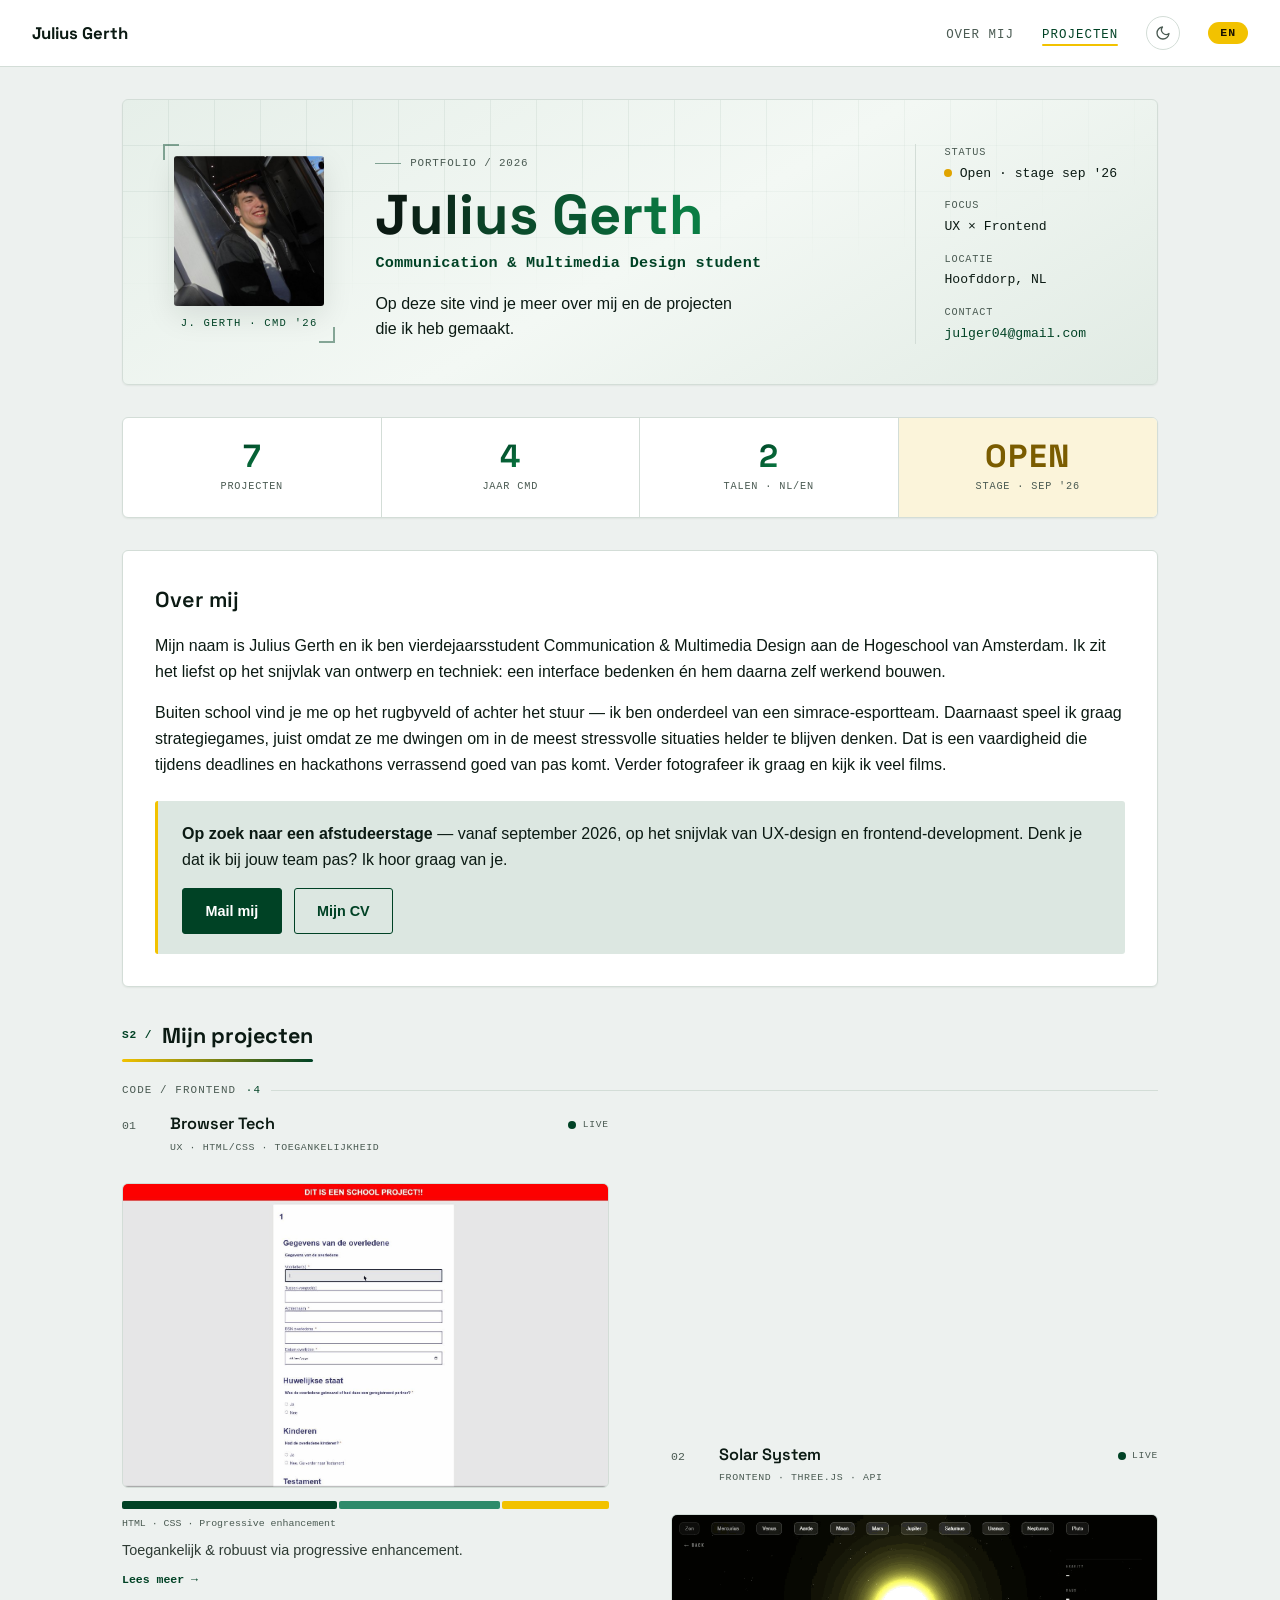
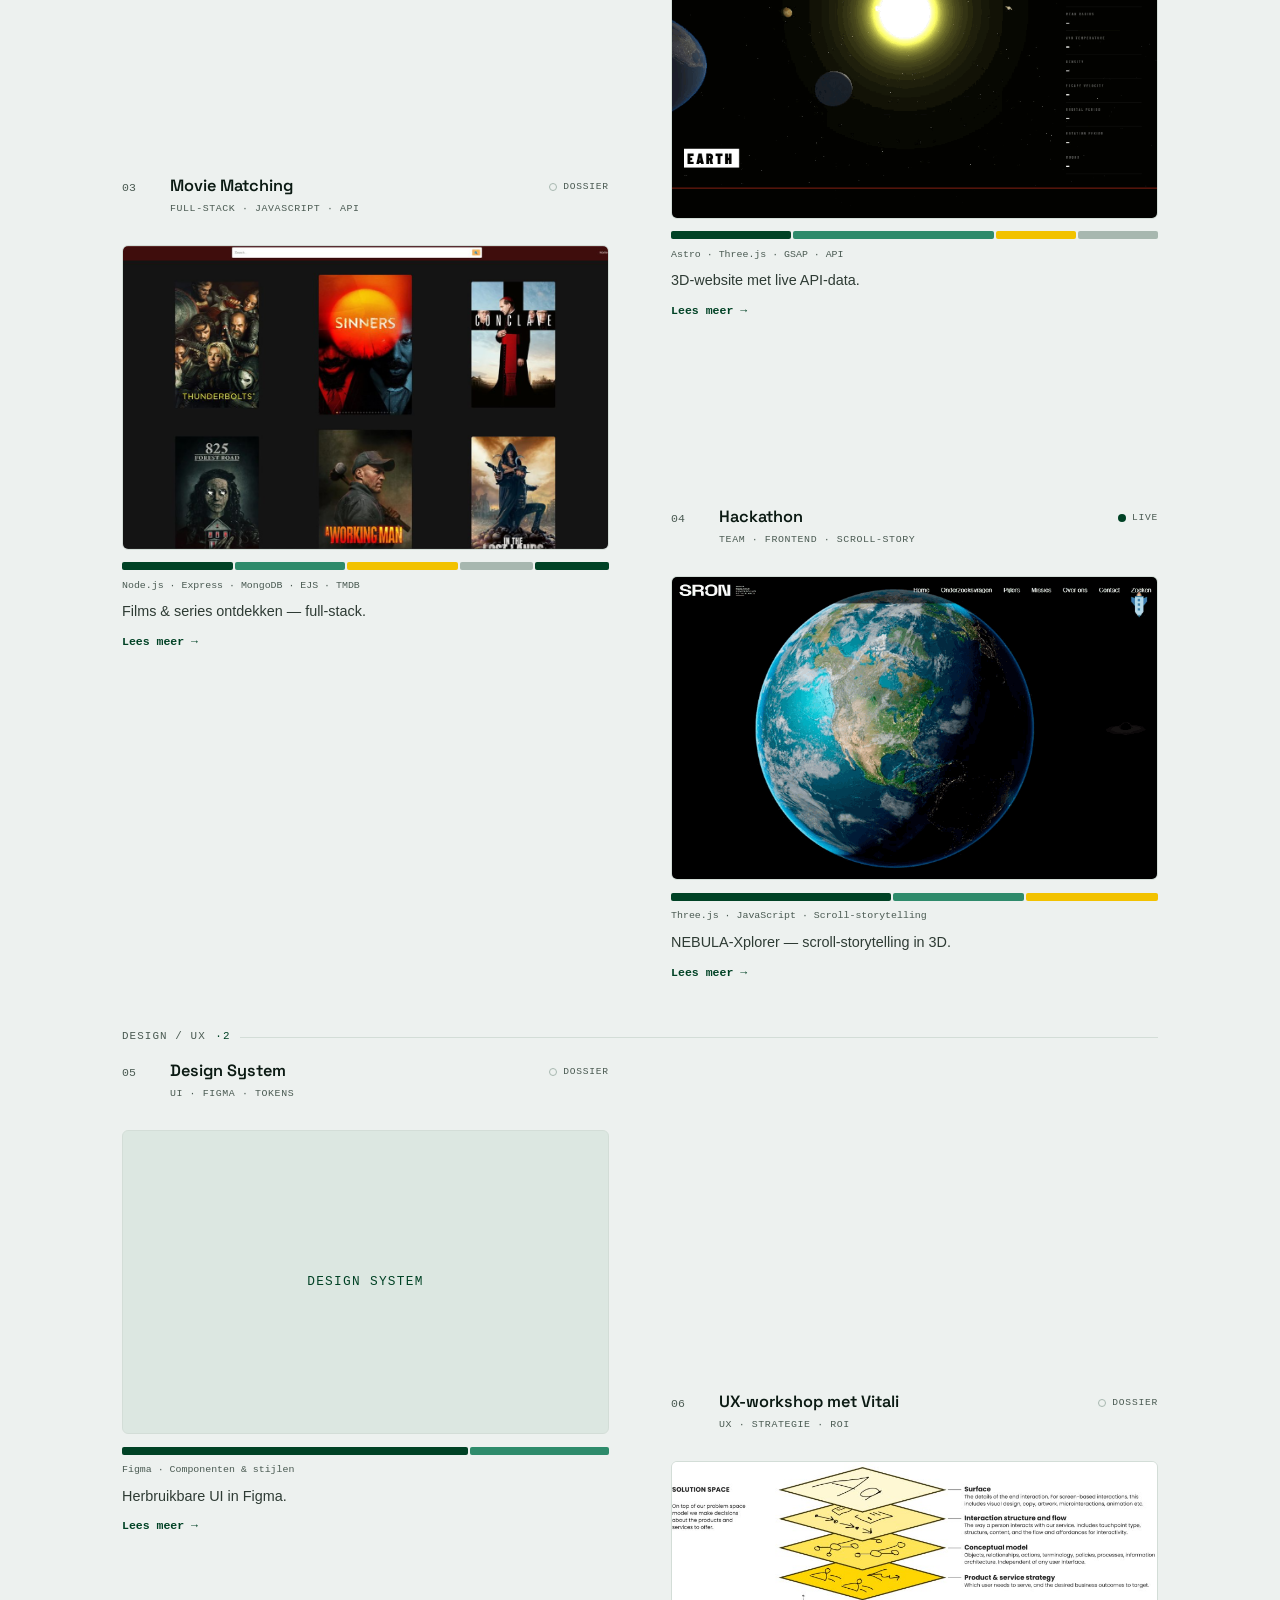
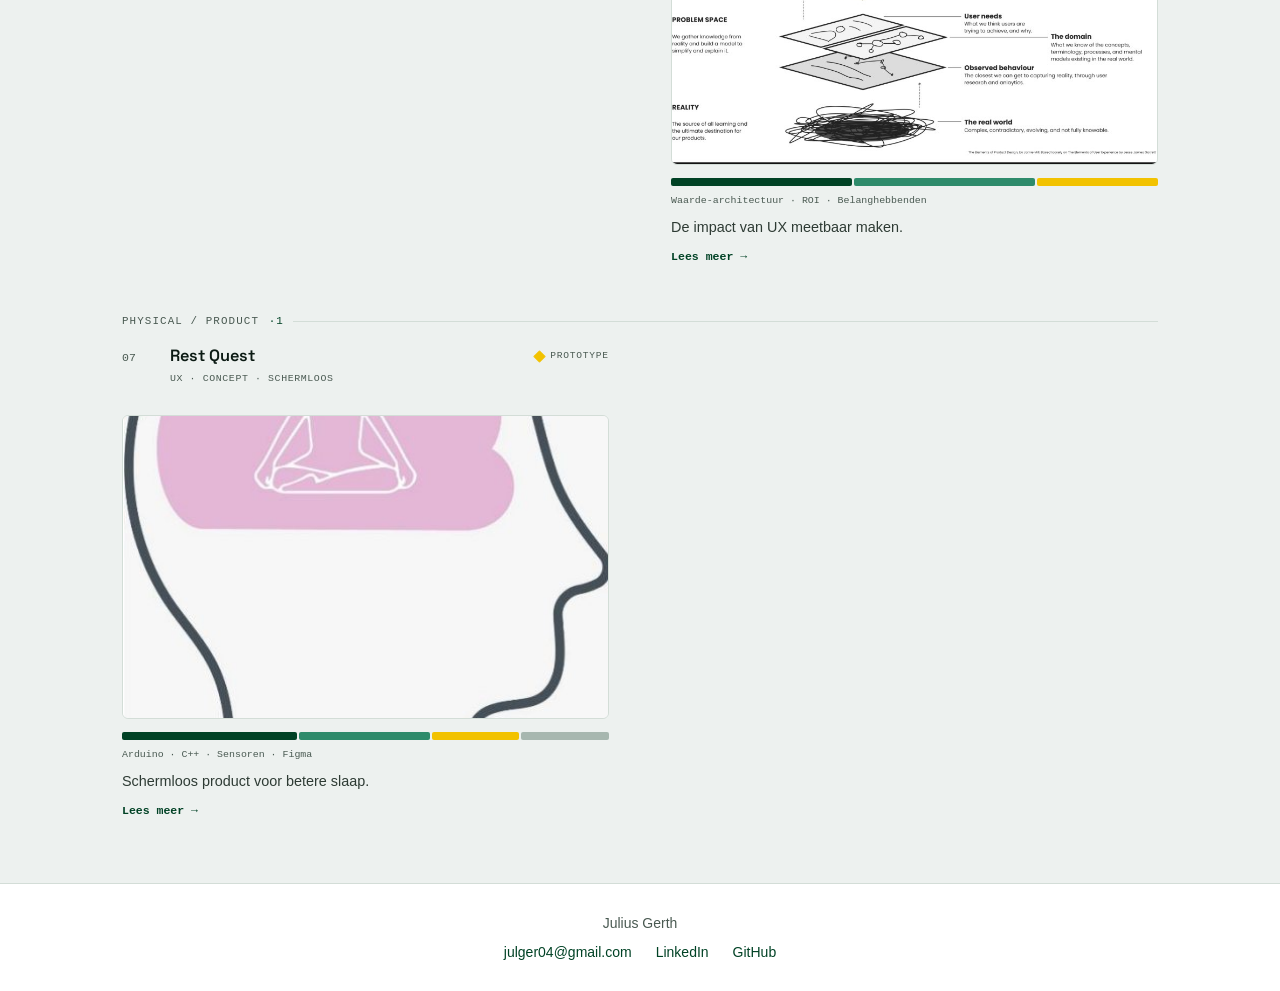
==== commit 308b8d78: "project staircase" ====
--- a/index.html
+++ b/index.html
@@ -31,6 +31,7 @@
         <li><a href="#projecten"><span data-lang="nl">Projecten</span><span data-lang="en">Projects</span></a></li>
         <li class="theme-item">
           <input type="checkbox" id="theme-switch" class="theme-switch" role="switch" aria-label="Wissel licht of donker thema / Toggle light or dark theme" />
+          <script>(function(){var s=document.getElementById("theme-switch");if(!s)return;try{if(localStorage.getItem("theme-switch")==="1")s.checked=true;}catch(e){}s.addEventListener("change",function(){try{localStorage.setItem("theme-switch",s.checked?"1":"0");}catch(e){}});})();</script>
           <label for="theme-switch" class="theme-toggle" title="Licht / donker">
             <svg class="icon icon-sun" width="16" height="16" viewBox="0 0 24 24" fill="none" stroke="currentColor" stroke-width="2" stroke-linecap="round" stroke-linejoin="round" aria-hidden="true"><circle cx="12" cy="12" r="4"/><path d="M12 2v2M12 20v2M4.9 4.9l1.4 1.4M17.7 17.7l1.4 1.4M2 12h2M20 12h2M4.9 19.1l1.4-1.4M17.7 6.3l1.4-1.4"/></svg>
             <svg class="icon icon-moon" width="16" height="16" viewBox="0 0 24 24" fill="none" stroke="currentColor" stroke-width="2" stroke-linecap="round" stroke-linejoin="round" aria-hidden="true"><path d="M21 12.8A9 9 0 1 1 11.2 3 7 7 0 0 0 21 12.8z"/></svg>
@@ -182,177 +183,159 @@
 
       <section id="projecten">
         <h2 class="section-heading" data-reveal><span data-lang="nl">Mijn projecten</span><span data-lang="en">My projects</span></h2>
-        <!-- Volgorde: sterkste frontend-projecten eerst (Browser Tech, Solar System, Movie Matching) -->
-        <ul class="project-grid">
-          <li class="project-card" data-reveal>
-            <a href="browser_tech.html" class="project-card-link">
-              <!-- GIF alleen voor wie animaties aan heeft staan; anders de statische screenshot -->
-              <picture>
-                <source srcset="img/browsertech.gif" media="(prefers-reduced-motion: no-preference)" />
-                <img
-                  src="img/browsertech.png"
-                  alt="Screenshot van de Browser Tech-webapplicatie"
-                  width="1280"
-                  height="800"
-                  loading="lazy"
-                />
-              </picture>
-              <div class="project-card-body">
-                <h3>Browser Tech</h3>
-                <p class="card-meta"><span data-lang="nl">UX · HTML/CSS · Toegankelijkheid</span><span data-lang="en">UX · HTML/CSS · Accessibility</span></p>
-                <p data-lang="nl">
-                  Wat voor mij logisch is, is niet voor iedereen logisch. Je
-                  moet dingen echt duidelijk maken voor de gebruiker.
-                </p>
-                <p data-lang="en">
-                  What makes sense to me doesn't make sense to everyone. You
-                  really have to make things clear for the user.
-                </p>
-                <span class="project-card-link-text"><span data-lang="nl">Lees meer →</span><span data-lang="en">Read more →</span></span>
-              </div>
-            </a>
-          </li>
-          <li class="project-card" data-reveal>
-            <a href="api.html" class="project-card-link">
-              <!-- GIF alleen voor wie animaties aan heeft staan; anders de statische screenshot -->
-              <picture>
-                <source srcset="img/solar-demo.gif" media="(prefers-reduced-motion: no-preference)" />
-                <img
-                  src="img/apisolar.jpg"
-                  alt="Demo van de Solar System-website: de camera vliegt van het zonnestelsel-overzicht naar een roterende aarde"
-                  width="1280"
-                  height="800"
-                  loading="lazy"
-                />
-              </picture>
-              <div class="project-card-body">
-                <h3><span data-lang="nl">Solar System — 3D-website met API</span><span data-lang="en">Solar System — 3D website with API</span></h3>
-                <p class="card-meta">Frontend · Three.js · API</p>
-                <p data-lang="nl">
-                  Ik heb geleerd hoe je een volledige 3D-website bouwt en wat de
-                  echte kracht van JavaScript is.
-                </p>
-                <p data-lang="en">
-                  I learned how to build a full 3D website and discovered the
-                  real power of JavaScript.
-                </p>
-                <span class="project-card-link-text"><span data-lang="nl">Lees meer →</span><span data-lang="en">Read more →</span></span>
-              </div>
-            </a>
-          </li>
-          <li class="project-card" data-reveal>
-            <a href="movie_matching.html" class="project-card-link">
-              <img
-                src="img/moviematch.jpg"
-                alt="Screenshot van de Movie Matching-webapp"
-                width="1400"
-                height="715"
-                loading="lazy"
-              />
-              <div class="project-card-body">
-                <h3>Movie Matching</h3>
-                <p class="card-meta">Frontend · JavaScript · API</p>
-                <p data-lang="nl">Een webapp voor het ontdekken van films en tv-shows.</p>
-                <p data-lang="en">A web app for discovering movies and TV shows.</p>
-                <span class="project-card-link-text"><span data-lang="nl">Lees meer →</span><span data-lang="en">Read more →</span></span>
-              </div>
-            </a>
-          </li>
-          <li class="project-card" data-reveal>
-            <a href="hackathon.html" class="project-card-link">
-              <!-- GIF alleen voor wie animaties aan heeft staan; anders de statische screenshot -->
-              <picture>
-                <source srcset="img/hackathon-demo.gif" media="(prefers-reduced-motion: no-preference)" />
-                <img
-                  src="img/hackathon.jpg"
-                  alt="Scroll-demo van de NEBULA-Xplorer hackathon-website met aarde, raket en zwart gat"
-                  width="1280"
-                  height="800"
-                  loading="lazy"
-                />
-              </picture>
-              <div class="project-card-body">
-                <h3>Hackathon</h3>
-                <p class="card-meta"><span data-lang="nl">Team · Frontend · Scroll-story</span><span data-lang="en">Team · Frontend · Scroll story</span></p>
-                <p data-lang="nl">
-                  Communicatie binnen een team is key. Zonder goede afstemming
-                  gaat een website snel kapot.
-                </p>
-                <p data-lang="en">
-                  Communication within a team is key. Without good alignment, a
-                  website breaks quickly.
-                </p>
-                <span class="project-card-link-text"><span data-lang="nl">Lees meer →</span><span data-lang="en">Read more →</span></span>
-              </div>
-            </a>
-          </li>
-          <li class="project-card" data-reveal>
-            <a href="designsystem.html" class="project-card-link">
-              <div class="project-card-img-placeholder">Design System</div>
-              <div class="project-card-body">
-                <h3>Design System</h3>
-                <p class="card-meta">UI · Figma · Tokens</p>
-                <p data-lang="nl">
-                  Een eigen design system gemaakt in Figma met componenten,
-                  kleuren en typografie.
-                </p>
-                <p data-lang="en">
-                  A custom design system built in Figma with components, colours
-                  and typography.
-                </p>
-                <span class="project-card-link-text"><span data-lang="nl">Lees meer →</span><span data-lang="en">Read more →</span></span>
-              </div>
-            </a>
-          </li>
-          <li class="project-card" data-reveal>
-            <a href="workshop.html" class="project-card-link">
-              <img
-                src="img/workshop3.jpg"
-                alt="Slide over waarde-architectuur uit de UX-workshop"
-                width="996"
-                height="560"
-                loading="lazy"
-              />
-              <div class="project-card-body">
-                <h3><span data-lang="nl">UX-workshop met Vitali</span><span data-lang="en">UX workshop with Vitali</span></h3>
-                <p class="card-meta"><span data-lang="nl">UX · Strategie · ROI</span><span data-lang="en">UX · Strategy · ROI</span></p>
-                <p data-lang="nl">
-                  Hoe meet je de impact van UX/design? Van waarde-architectuur
-                  tot ROI en het overtuigen van belanghebbenden.
-                </p>
-                <p data-lang="en">
-                  How do you measure the impact of UX/design? From value
-                  architecture to ROI and convincing stakeholders.
-                </p>
-                <span class="project-card-link-text"><span data-lang="nl">Lees meer →</span><span data-lang="en">Read more →</span></span>
-              </div>
-            </a>
-          </li>
-          <li class="project-card" data-reveal>
-            <a href="beyond.html" class="project-card-link">
-              <img
-                src="img/rest.jpg"
-                alt="Rest Quest-logo: een hoofd in profiel met daarin een mediterend figuur in een wolk"
-                width="480"
-                height="643"
-                loading="lazy"
-              />
-              <div class="project-card-body">
-                <h3>Rest Quest</h3>
-                <p class="card-meta"><span data-lang="nl">UX · Concept · Schermloos</span><span data-lang="en">UX · Concept · Screenless</span></p>
-                <p data-lang="nl">
-                  Een interactief, schermloos product om studenten te helpen
-                  beter te slapen.
-                </p>
-                <p data-lang="en">
-                  An interactive, screenless product that helps students sleep
-                  better.
-                </p>
-                <span class="project-card-link-text"><span data-lang="nl">Lees meer →</span><span data-lang="en">Read more →</span></span>
-              </div>
-            </a>
-          </li>
-        </ul>
+        <!-- Pit board: genummerd klasseringsbord, gegroepeerd per discipline.
+             Hover/focus toont rechts (desktop) een preview met een setup-balk van
+             de gebruikte techniek. Puur CSS via :has(), zonder JavaScript. -->
+        <div class="pitboard">
+          <div class="pb-board">
+
+            <div class="pb-group" data-reveal>
+              <p class="pb-group-head"><span class="pb-group-label">Code / Frontend</span><span class="pb-group-count">·4</span></p>
+
+              <a class="pb-row pb-row--1" href="browser_tech.html">
+                <span class="pb-num">01</span>
+                <span class="pb-id">
+                  <h3 class="pb-name">Browser Tech</h3>
+                  <span class="pb-tags"><span data-lang="nl">UX · HTML/CSS · Toegankelijkheid</span><span data-lang="en">UX · HTML/CSS · Accessibility</span></span>
+                </span>
+                <span class="pb-status pb-status--live"><span class="pb-led" aria-hidden="true"></span>Live</span>
+                <span class="pb-panel pb-panel--1">
+                  <span class="pb-shot">
+                    <picture>
+                      <source srcset="img/browsertech.gif" media="(prefers-reduced-motion: no-preference)" />
+                      <img src="img/browsertech.png" alt="Screenshot van de Browser Tech-webapplicatie" width="1280" height="800" loading="lazy" />
+                    </picture>
+                  </span>
+                  <span class="pb-stack" aria-hidden="true"><span style="flex-grow: 4"></span><span style="flex-grow: 3"></span><span style="flex-grow: 2"></span></span>
+                  <span class="pb-stack-legend">HTML · CSS · Progressive enhancement</span>
+                  <span class="pb-blurb"><span data-lang="nl">Toegankelijk &amp; robuust via progressive enhancement.</span><span data-lang="en">Accessible &amp; robust through progressive enhancement.</span></span>
+                  <span class="pb-more"><span data-lang="nl">Lees meer →</span><span data-lang="en">Read more →</span></span>
+                </span>
+              </a>
+
+              <a class="pb-row pb-row--2" href="api.html">
+                <span class="pb-num">02</span>
+                <span class="pb-id">
+                  <h3 class="pb-name">Solar System</h3>
+                  <span class="pb-tags">Frontend · Three.js · API</span>
+                </span>
+                <span class="pb-status pb-status--live"><span class="pb-led" aria-hidden="true"></span>Live</span>
+                <span class="pb-panel pb-panel--2">
+                  <span class="pb-shot">
+                    <picture>
+                      <source srcset="img/solar-demo.gif" media="(prefers-reduced-motion: no-preference)" />
+                      <img src="img/apisolar.jpg" alt="Demo van de Solar System-website" width="1280" height="800" loading="lazy" />
+                    </picture>
+                  </span>
+                  <span class="pb-stack" aria-hidden="true"><span style="flex-grow: 3"></span><span style="flex-grow: 5"></span><span style="flex-grow: 2"></span><span style="flex-grow: 2"></span></span>
+                  <span class="pb-stack-legend">Astro · Three.js · GSAP · API</span>
+                  <span class="pb-blurb"><span data-lang="nl">3D-website met live API-data.</span><span data-lang="en">3D website with live API data.</span></span>
+                  <span class="pb-more"><span data-lang="nl">Lees meer →</span><span data-lang="en">Read more →</span></span>
+                </span>
+              </a>
+
+              <a class="pb-row pb-row--3" href="movie_matching.html">
+                <span class="pb-num">03</span>
+                <span class="pb-id">
+                  <h3 class="pb-name">Movie Matching</h3>
+                  <span class="pb-tags">Full-stack · JavaScript · API</span>
+                </span>
+                <span class="pb-status pb-status--case"><span class="pb-led" aria-hidden="true"></span><span data-lang="nl">Dossier</span><span data-lang="en">Case</span></span>
+                <span class="pb-panel pb-panel--3">
+                  <span class="pb-shot">
+                    <img src="img/moviematch.jpg" alt="Screenshot van de Movie Matching-webapp" width="1400" height="715" loading="lazy" />
+                  </span>
+                  <span class="pb-stack" aria-hidden="true"><span style="flex-grow: 3"></span><span style="flex-grow: 3"></span><span style="flex-grow: 3"></span><span style="flex-grow: 2"></span><span style="flex-grow: 2"></span></span>
+                  <span class="pb-stack-legend">Node.js · Express · MongoDB · EJS · TMDB</span>
+                  <span class="pb-blurb"><span data-lang="nl">Films &amp; series ontdekken — full-stack.</span><span data-lang="en">Discover movies &amp; series — full-stack.</span></span>
+                  <span class="pb-more"><span data-lang="nl">Lees meer →</span><span data-lang="en">Read more →</span></span>
+                </span>
+              </a>
+
+              <a class="pb-row pb-row--4" href="hackathon.html">
+                <span class="pb-num">04</span>
+                <span class="pb-id">
+                  <h3 class="pb-name">Hackathon</h3>
+                  <span class="pb-tags"><span data-lang="nl">Team · Frontend · Scroll-story</span><span data-lang="en">Team · Frontend · Scroll story</span></span>
+                </span>
+                <span class="pb-status pb-status--live"><span class="pb-led" aria-hidden="true"></span>Live</span>
+                <span class="pb-panel pb-panel--4">
+                  <span class="pb-shot">
+                    <picture>
+                      <source srcset="img/hackathon-demo.gif" media="(prefers-reduced-motion: no-preference)" />
+                      <img src="img/hackathon.jpg" alt="Scroll-demo van de NEBULA-Xplorer hackathon-website" width="1280" height="800" loading="lazy" />
+                    </picture>
+                  </span>
+                  <span class="pb-stack" aria-hidden="true"><span style="flex-grow: 5"></span><span style="flex-grow: 3"></span><span style="flex-grow: 3"></span></span>
+                  <span class="pb-stack-legend"><span data-lang="nl">Three.js · JavaScript · Scroll-storytelling</span><span data-lang="en">Three.js · JavaScript · Scroll storytelling</span></span>
+                  <span class="pb-blurb"><span data-lang="nl">NEBULA-Xplorer — scroll-storytelling in 3D.</span><span data-lang="en">NEBULA-Xplorer — scroll storytelling in 3D.</span></span>
+                  <span class="pb-more"><span data-lang="nl">Lees meer →</span><span data-lang="en">Read more →</span></span>
+                </span>
+              </a>
+            </div>
+
+            <div class="pb-group" data-reveal>
+              <p class="pb-group-head"><span class="pb-group-label">Design / UX</span><span class="pb-group-count">·2</span></p>
+
+              <a class="pb-row pb-row--5" href="designsystem.html">
+                <span class="pb-num">05</span>
+                <span class="pb-id">
+                  <h3 class="pb-name">Design System</h3>
+                  <span class="pb-tags">UI · Figma · Tokens</span>
+                </span>
+                <span class="pb-status pb-status--case"><span class="pb-led" aria-hidden="true"></span><span data-lang="nl">Dossier</span><span data-lang="en">Case</span></span>
+                <span class="pb-panel pb-panel--5">
+                  <span class="pb-shot pb-shot--placeholder">Design System</span>
+                  <span class="pb-stack" aria-hidden="true"><span style="flex-grow: 5"></span><span style="flex-grow: 2"></span></span>
+                  <span class="pb-stack-legend"><span data-lang="nl">Figma · Componenten &amp; stijlen</span><span data-lang="en">Figma · Components &amp; styles</span></span>
+                  <span class="pb-blurb"><span data-lang="nl">Herbruikbare UI in Figma.</span><span data-lang="en">Reusable UI in Figma.</span></span>
+                  <span class="pb-more"><span data-lang="nl">Lees meer →</span><span data-lang="en">Read more →</span></span>
+                </span>
+              </a>
+
+              <a class="pb-row pb-row--6" href="workshop.html">
+                <span class="pb-num">06</span>
+                <span class="pb-id">
+                  <h3 class="pb-name"><span data-lang="nl">UX-workshop met Vitali</span><span data-lang="en">UX workshop with Vitali</span></h3>
+                  <span class="pb-tags"><span data-lang="nl">UX · Strategie · ROI</span><span data-lang="en">UX · Strategy · ROI</span></span>
+                </span>
+                <span class="pb-status pb-status--case"><span class="pb-led" aria-hidden="true"></span><span data-lang="nl">Dossier</span><span data-lang="en">Case</span></span>
+                <span class="pb-panel pb-panel--6">
+                  <span class="pb-shot">
+                    <img src="img/workshop3.jpg" alt="Slide over waarde-architectuur uit de UX-workshop" width="996" height="560" loading="lazy" />
+                  </span>
+                  <span class="pb-stack" aria-hidden="true"><span style="flex-grow: 3"></span><span style="flex-grow: 3"></span><span style="flex-grow: 2"></span></span>
+                  <span class="pb-stack-legend"><span data-lang="nl">Waarde-architectuur · ROI · Belanghebbenden</span><span data-lang="en">Value architecture · ROI · Stakeholders</span></span>
+                  <span class="pb-blurb"><span data-lang="nl">De impact van UX meetbaar maken.</span><span data-lang="en">Making the impact of UX measurable.</span></span>
+                  <span class="pb-more"><span data-lang="nl">Lees meer →</span><span data-lang="en">Read more →</span></span>
+                </span>
+              </a>
+            </div>
+
+            <div class="pb-group" data-reveal>
+              <p class="pb-group-head"><span class="pb-group-label">Physical / Product</span><span class="pb-group-count">·1</span></p>
+
+              <a class="pb-row pb-row--7" href="beyond.html">
+                <span class="pb-num">07</span>
+                <span class="pb-id">
+                  <h3 class="pb-name">Rest Quest</h3>
+                  <span class="pb-tags"><span data-lang="nl">UX · Concept · Schermloos</span><span data-lang="en">UX · Concept · Screenless</span></span>
+                </span>
+                <span class="pb-status pb-status--proto"><span class="pb-led" aria-hidden="true"></span>Prototype</span>
+                <span class="pb-panel pb-panel--7">
+                  <span class="pb-shot">
+                    <img src="img/rest.jpg" alt="Rest Quest-logo: een hoofd in profiel met een mediterend figuur" width="480" height="643" loading="lazy" />
+                  </span>
+                  <span class="pb-stack" aria-hidden="true"><span style="flex-grow: 4"></span><span style="flex-grow: 3"></span><span style="flex-grow: 2"></span><span style="flex-grow: 2"></span></span>
+                  <span class="pb-stack-legend"><span data-lang="nl">Arduino · C++ · Sensoren · Figma</span><span data-lang="en">Arduino · C++ · Sensors · Figma</span></span>
+                  <span class="pb-blurb"><span data-lang="nl">Schermloos product voor betere slaap.</span><span data-lang="en">A screenless product for better sleep.</span></span>
+                  <span class="pb-more"><span data-lang="nl">Lees meer →</span><span data-lang="en">Read more →</span></span>
+                </span>
+              </a>
+            </div>
+
+          </div>
+        </div>
       </section>
     </main>
 
--- a/styles.css
+++ b/styles.css
@@ -20,6 +20,9 @@
   --text: #0B1A13;
   /* #4A5A52 haalt WCAG AA ruim op --bg en blijft leesbaar op de nav. */
   --text-muted: #4A5A52;
+  /* Leesbare bodytekst-inkt: donkerder dan --text-muted (~10:1, AAA op --bg),
+     maar zachter dan de kop-inkt zodat de hiërarchie kop↔body behouden blijft. */
+  --text-body: #2E3B34;
   --accent: #004225;
   --accent-hover: #00311B;
   --accent-light: #DCE7E1;
@@ -27,6 +30,12 @@
   --accent-yellow-soft: #FFE375;
   --border: #D3DDD7;
   --tick: #A7B7AF;
+  /* Setup-balk (pit board): segmentkleuren. --a/c/d verwijzen naar thema-tokens
+     en draaien dus vanzelf mee met licht/donker; --b is een vaste mid-tint. */
+  --stack-a: var(--accent);
+  --stack-b: #2E8B6B;
+  --stack-c: var(--accent-yellow);
+  --stack-d: var(--tick);
   /* Tekstkleur bovenop een accent-vlak (draait mee met het thema). */
   --on-accent: #FFFFFF;
   --nav-bg: #FFFFFF;
@@ -73,6 +82,8 @@
     --surface-2: #152C22;
     --text: #E7F0EA;
     --text-muted: #9CB2A7;
+    /* In het donker leest de body al ruim (~8:1); body-inkt = muted. */
+    --text-body: #9CB2A7;
     --accent: #3EC581;
     --accent-hover: #5DD79A;
     --accent-light: #16311F;
@@ -114,6 +125,7 @@
   --surface-2: #152C22;
   --text: #E7F0EA;
   --text-muted: #9CB2A7;
+  --text-body: #9CB2A7;
   --accent: #3EC581;
   --accent-hover: #5DD79A;
   --accent-light: #16311F;
@@ -153,6 +165,7 @@
     --surface-2: #F4F8F6;
     --text: #0B1A13;
     --text-muted: #4A5A52;
+    --text-body: #2E3B34;
     --accent: #004225;
     --accent-hover: #00311B;
     --accent-light: #DCE7E1;
@@ -221,7 +234,6 @@
 .mono-label,
 .hero-eyebrow,
 .stat-label,
-.card-meta,
 .hero-readout dt,
 .nav-links a,
 .section-heading::before {
@@ -929,135 +941,235 @@
   transform: scaleX(0);
 }
 
-.project-grid {
+/* ── Projecten: "Pit Board" ─────────────────────────
+   Een geclusterd klasseringsbord i.p.v. losse cards: genummerde rijen,
+   gegroepeerd per discipline. Hover/focus toont rechts (desktop) een preview
+   met een setup-balk. Alles pure CSS via :has(), zonder JS, toetsenbord-OK. */
+.pitboard {
+  position: relative;
+  margin-bottom: 1.5rem;
+}
+
+.pb-group {
+  margin-bottom: 1.6rem;
+}
+.pb-group:last-child {
+  margin-bottom: 0;
+}
+
+.pb-group-head {
+  display: flex;
+  align-items: center;
+  gap: 0.6rem;
+  font-family: var(--font-mono);
+  font-size: 0.68rem;
+  text-transform: uppercase;
+  letter-spacing: 0.1em;
+  color: var(--text-muted);
+  margin: 0 0 0.35rem;
+}
+.pb-group-count {
+  color: var(--accent);
+}
+.pb-group-head::after {
+  content: '';
+  flex: 1;
+  height: 1px;
+  background: var(--border);
+}
+
+/* ── Rij: genummerde klasseringsregel ── */
+.pb-row {
   display: grid;
-  grid-template-columns: repeat(auto-fill, minmax(300px, 1fr));
-  gap: 1.5rem;
-  list-style: none;
-  margin-bottom: 1.5rem;
-}
-
-.project-card {
-  background: var(--surface);
+  grid-template-columns: 2.1rem 1fr auto;
+  align-items: baseline;
+  gap: 0.9rem;
+  padding: 0.7rem 0.5rem;
+  border-bottom: 1px solid var(--border);
+  text-decoration: none;
+  color: inherit;
+  transition: background 0.2s, box-shadow 0.2s;
+}
+/* Accent-tik links via inset-schaduw (géén positionering, zodat het preview-
+   paneel absoluut kan blijven t.o.v. .pitboard i.p.v. de rij). */
+.pb-row:hover {
+  background: var(--surface-2);
+  box-shadow: inset 2px 0 0 var(--accent);
+}
+.pb-row:focus-visible {
+  background: var(--surface-2);
+  box-shadow: inset 2px 0 0 var(--accent);
+  outline: 2px solid var(--accent);
+  outline-offset: -2px;
+}
+
+.pb-num {
+  font-family: var(--font-mono);
+  font-size: 0.72rem;
+  color: var(--text-muted);
+}
+.pb-id {
+  min-width: 0;
+}
+.pb-name {
+  font-family: var(--font-heading);
+  font-size: 1.02rem;
+  font-weight: 600;
+  margin: 0 0 0.15rem;
+  transition: color 0.2s;
+}
+.pb-row:hover .pb-name,
+.pb-row:focus-within .pb-name {
+  color: var(--accent);
+}
+.pb-tags {
+  display: block;
+  font-family: var(--font-mono);
+  font-size: 0.62rem;
+  text-transform: uppercase;
+  letter-spacing: 0.06em;
+  color: var(--text-muted);
+}
+
+.pb-status {
+  display: inline-flex;
+  align-items: center;
+  gap: 0.4rem;
+  font-family: var(--font-mono);
+  font-size: 0.6rem;
+  text-transform: uppercase;
+  letter-spacing: 0.08em;
+  color: var(--text-muted);
+  white-space: nowrap;
+}
+.pb-led {
+  width: 8px;
+  height: 8px;
+  border-radius: 50%;
+  background: var(--accent);
+  flex: none;
+}
+.pb-status--live .pb-led {
+  animation: pb-pulse 2.4s ease-out infinite;
+}
+.pb-status--case .pb-led {
+  background: transparent;
+  border: 1.5px solid var(--tick);
+}
+.pb-status--proto .pb-led {
+  width: 9px;
+  height: 9px;
+  border-radius: 1px;
+  background: var(--accent-yellow);
+  transform: rotate(45deg);
+}
+@keyframes pb-pulse {
+  0% { box-shadow: 0 0 0 0 color-mix(in srgb, var(--accent) 55%, transparent); }
+  70% { box-shadow: 0 0 0 6px transparent; }
+  100% { box-shadow: 0 0 0 0 transparent; }
+}
+
+/* ── Preview-paneel + setup-balk (de 'touch of D') ── */
+.pb-panel {
+  grid-column: 1 / -1;
+  margin-top: 0.85rem;
+  display: flex;
+  flex-direction: column;
+}
+.pb-shot {
+  display: block;
   border: 1px solid var(--border);
   border-radius: var(--radius);
   overflow: hidden;
-  box-shadow: var(--shadow-sm);
-  transition: box-shadow 0.25s, transform 0.25s, border-color 0.25s;
-  position: relative;
-}
-
-/* Timing-balk: vult bij hover van links, als een sectortijd. */
-.project-card::after {
-  content: '';
-  position: absolute;
-  top: 0;
-  left: 0;
-  right: 0;
-  height: 3px;
-  background: linear-gradient(90deg, var(--accent), var(--accent-yellow));
-  transform: scaleX(0);
-  transform-origin: left;
-  transition: transform 0.35s ease;
-  z-index: 2;
-}
-
-.project-card:hover::after {
-  transform: scaleX(1);
-}
-
-.project-card:hover {
-  box-shadow: var(--shadow-md);
-  transform: translateY(-4px);
-  border-color: color-mix(in srgb, var(--accent) 40%, var(--border));
-}
-
-.project-card-link {
-  display: flex;
-  flex-direction: column;
+  background: var(--accent-light);
+  aspect-ratio: 16 / 10;
+}
+.pb-shot img,
+.pb-shot picture {
+  width: 100%;
   height: 100%;
-  text-decoration: none;
-  color: inherit;
-}
-
-.project-card img {
-  width: 100%;
-  height: 180px;
   object-fit: cover;
-  background: var(--accent-light);
   display: block;
-  transition: transform 0.4s ease;
-}
-
-.project-card:hover img {
-  transform: scale(1.06);
-}
-
-.project-card-img-placeholder {
-  width: 100%;
-  height: 180px;
-  background: var(--accent-light);
-  color: var(--accent);
+}
+.pb-shot--placeholder {
   display: flex;
   align-items: center;
   justify-content: center;
-  font-family: var(--font-mono);
+  color: var(--accent);
+  font-family: var(--font-mono);
+  font-size: 0.8rem;
+  text-transform: uppercase;
+  letter-spacing: 0.1em;
+}
+.pb-stack {
+  display: flex;
+  height: 8px;
+  gap: 2px;
+  margin: 0.8rem 0 0.45rem;
+}
+.pb-stack span {
+  border-radius: 2px;
+}
+.pb-stack span:nth-child(4n + 1) { background: var(--stack-a); }
+.pb-stack span:nth-child(4n + 2) { background: var(--stack-b); }
+.pb-stack span:nth-child(4n + 3) { background: var(--stack-c); }
+.pb-stack span:nth-child(4n + 4) { background: var(--stack-d); }
+.pb-stack-legend {
+  display: block;
+  font-family: var(--font-mono);
+  font-size: 0.62rem;
+  color: var(--text-muted);
+  margin: 0 0 0.5rem;
+}
+.pb-blurb {
+  display: block;
+  font-size: 0.9rem;
+  color: var(--text-body, var(--text-muted));
+  line-height: 1.5;
+  margin: 0 0 0.6rem;
+}
+.pb-more {
+  font-family: var(--font-mono);
+  font-size: 0.72rem;
   font-weight: 600;
-  font-size: 0.9rem;
-  letter-spacing: 0.06em;
-  text-transform: uppercase;
-  transition: background 0.3s;
-}
-
-.project-card:hover .project-card-img-placeholder {
-  background: var(--accent-yellow-soft);
-}
-
-.project-card-body {
-  padding: 1.25rem;
-  flex: 1;
-  display: flex;
-  flex-direction: column;
-}
-
-.project-card-body h3 {
-  font-size: 1rem;
-  font-weight: 600;
-  margin-bottom: 0.4rem;
-  transition: color 0.2s;
-}
-
-.project-card:hover .project-card-body h3 {
   color: var(--accent);
 }
 
-/* Mono meta-regel: rol · stack · discipline. */
-.card-meta {
-  font-size: 0.64rem;
-  color: var(--text-muted);
-  margin-bottom: 0.7rem;
-  padding-bottom: 0.7rem;
-  border-bottom: 1px dashed var(--border);
-}
-
-.project-card-body p {
-  font-size: 0.88rem;
-  color: var(--text-muted);
-  flex: 1;
-  margin-bottom: 1rem;
-  line-height: 1.5;
-}
-
-.project-card-link-text {
-  font-size: 0.85rem;
-  color: var(--accent);
-  font-weight: 600;
-  display: inline-block;
-  transition: transform 0.25s ease;
-}
-
-.project-card:hover .project-card-link-text {
-  transform: translateX(5px);
+/* ── Desktop: cards blijven inline zichtbaar, maar trapsgewijs uitgelijnd ──
+   Elke card is ~62% breed; oneven links, even rechts. Zo staat project 2 lager
+   én naar rechts van project 1 — een cascade ("steps") die als één kolom leest
+   maar toch de breedte benut. */
+@media (min-width: 900px) {
+  .pb-row {
+    width: 47%;
+    border-bottom: none;
+    padding: 0.4rem 0;
+    margin-bottom: 0;
+  }
+  /* Oneven links, even rechts → twee kolommen met een gootje ertussen,
+     zodat ze elkaar horizontaal nooit raken. */
+  .pb-row:nth-of-type(even) {
+    margin-left: auto;
+  }
+  /* Elke volgende kaart in een groep schuift ~30% over de vorige heen
+     (interlocking steps, zoals de schets). Reset per discipline-groep. */
+  .pb-row ~ .pb-row {
+    margin-top: -160px;
+  }
+  .pb-group + .pb-group {
+    margin-top: 2.5rem;
+  }
+}
+
+@media (prefers-reduced-motion: reduce) {
+  .pb-row,
+  .pb-name,
+  .pb-panel {
+    transition: none;
+  }
+  .pb-status--live .pb-led {
+    animation: none;
+  }
 }
 
 /* ── Scroll reveal ───────────────────────────────── */
@@ -1073,12 +1185,8 @@
   transform: translateY(28px);
 }
 
-.project-grid .project-card[data-reveal]:nth-child(2) { transition-delay: 0.08s; }
-.project-grid .project-card[data-reveal]:nth-child(3) { transition-delay: 0.16s; }
-.project-grid .project-card[data-reveal]:nth-child(4) { transition-delay: 0.24s; }
-.project-grid .project-card[data-reveal]:nth-child(5) { transition-delay: 0.32s; }
-.project-grid .project-card[data-reveal]:nth-child(6) { transition-delay: 0.40s; }
-.project-grid .project-card[data-reveal]:nth-child(7) { transition-delay: 0.48s; }
+.pb-board .pb-group[data-reveal]:nth-child(2) { transition-delay: 0.1s; }
+.pb-board .pb-group[data-reveal]:nth-child(3) { transition-delay: 0.2s; }
 
 /* ── Back to top ─────────────────────────────────── */
 .back-top {
@@ -1220,6 +1328,302 @@
   transform: translateX(-2px) scale(0.97);
 }
 
+/* ── Case study / projectpagina (Dossier + Annotated) ─────────
+   Herbruikbare opmaak voor de projectdetailpagina's: een 'Mission
+   Dossier'-kop (geframede media + mono spec-blok) plus sector-secties.
+   Alles via --tokens, dus licht/donker werken automatisch mee. */
+.case {
+  max-width: 1060px;
+  margin: 0 auto;
+  padding: 2.5rem 0 3rem;
+}
+
+.case > .back-link { margin-bottom: 1.75rem; }
+
+/* Dossier-kop */
+.case-eyebrow {
+  display: flex;
+  align-items: center;
+  gap: 0.55rem;
+  font-family: var(--font-mono);
+  text-transform: uppercase;
+  letter-spacing: 0.09em;
+  font-size: 0.68rem;
+  color: var(--text-muted);
+  margin-bottom: 0.7rem;
+}
+.case-eyebrow::before {
+  content: '';
+  width: 24px;
+  height: 1px;
+  background: var(--accent);
+  flex: none;
+}
+
+.case-title {
+  font-family: var(--font-heading);
+  font-weight: 700;
+  font-size: clamp(2rem, 4.2vw, 2.7rem);
+  line-height: 1.1;
+  margin-bottom: 0.35rem;
+}
+.case-title-sub {
+  display: block;
+  font-size: 0.42em;
+  font-weight: 600;
+  letter-spacing: 0.02em;
+  color: var(--accent);
+  margin-top: 0.35rem;
+}
+.case-summary {
+  color: var(--text-body, var(--text-muted));
+  max-width: 62ch;
+  margin-bottom: 1.75rem;
+}
+
+/* Dossier: media + spec naast elkaar */
+.dossier {
+  display: grid;
+  grid-template-columns: minmax(0, 1fr) 260px;
+  gap: 1.5rem;
+  align-items: start;
+  margin-bottom: 2.75rem;
+}
+.dossier--solo { grid-template-columns: minmax(0, 360px); }
+
+.dossier-main { min-width: 0; }
+.dossier-main .demo { margin: 0; }
+
+.dossier-spec {
+  background: var(--surface);
+  border: 1px solid var(--border);
+  border-radius: var(--radius);
+  padding: 1.3rem 1.25rem;
+  box-shadow: var(--shadow-sm);
+}
+.dossier-spec dl { display: grid; gap: 0.9rem; margin: 0; }
+.dossier-spec dt {
+  font-family: var(--font-mono);
+  text-transform: uppercase;
+  letter-spacing: 0.08em;
+  font-size: 0.6rem;
+  color: var(--text-muted);
+}
+.dossier-spec dd {
+  font-family: var(--font-mono);
+  font-size: 0.82rem;
+  color: var(--text);
+  margin-top: 0.12rem;
+  line-height: 1.4;
+}
+.dossier-spec .dot {
+  width: 8px;
+  height: 8px;
+  border-radius: 50%;
+  background: var(--accent-yellow);
+  display: inline-block;
+  margin-right: 0.35rem;
+  box-shadow: 0 0 0 0 rgba(242, 194, 0, 0.5);
+  animation: dossier-pulse 2.4s ease-out infinite;
+}
+@keyframes dossier-pulse {
+  0%   { box-shadow: 0 0 0 0 rgba(242, 194, 0, 0.5); }
+  70%  { box-shadow: 0 0 0 7px rgba(242, 194, 0, 0); }
+  100% { box-shadow: 0 0 0 0 rgba(242, 194, 0, 0); }
+}
+.dossier-actions {
+  display: grid;
+  gap: 0.6rem;
+  border-top: 1px dashed var(--border);
+  margin-top: 1.1rem;
+  padding-top: 1.1rem;
+}
+.dossier-actions .btn { margin-top: 0; justify-content: center; }
+
+/* Geframede media ('blueprint'-stage) */
+.annot-stage {
+  position: relative;
+  border-radius: var(--radius);
+  overflow: hidden;
+  border: 1px solid var(--border);
+  background: #05070d;
+  line-height: 0;
+}
+.annot-stage > img,
+.annot-stage > picture > img {
+  display: block;
+  width: 100%;
+  height: auto;
+}
+.annot-stage--portrait {
+  display: grid;
+  place-items: center;
+  padding: 1.25rem;
+}
+.annot-stage--portrait > img {
+  width: auto;
+  max-width: 100%;
+  max-height: 340px;
+  border-radius: var(--radius-sm);
+}
+.annot-stage::before,
+.annot-stage::after {
+  content: '';
+  position: absolute;
+  width: 18px;
+  height: 18px;
+  border: 2px solid rgba(242, 194, 0, 0.55);
+  z-index: 3;
+  pointer-events: none;
+}
+.annot-stage::before { top: 9px; left: 9px; border-right: 0; border-bottom: 0; }
+.annot-stage::after  { bottom: 9px; right: 9px; border-left: 0; border-top: 0; }
+.annot-dim {
+  position: absolute;
+  left: 50%;
+  bottom: 0.5rem;
+  transform: translateX(-50%);
+  font-family: var(--font-mono);
+  font-size: 0.58rem;
+  letter-spacing: 0.14em;
+  color: rgba(255, 255, 255, 0.55);
+  z-index: 3;
+  pointer-events: none;
+}
+
+/* Annotatie-pins (F) */
+.pin {
+  position: absolute;
+  left: var(--x);
+  top: var(--y);
+  transform: translate(-50%, -50%);
+  width: 26px;
+  height: 26px;
+  border-radius: 50%;
+  background: var(--accent-yellow);
+  color: #1a1200;
+  font-family: var(--font-mono);
+  font-weight: 700;
+  font-size: 0.78rem;
+  display: grid;
+  place-items: center;
+  border: 0;
+  cursor: pointer;
+  z-index: 4;
+  box-shadow: 0 0 0 4px rgba(242, 194, 0, 0.18), 0 2px 6px rgba(0, 0, 0, 0.4);
+  transition: transform 0.2s ease, box-shadow 0.2s ease;
+}
+.pin:hover,
+.pin:focus-visible {
+  transform: translate(-50%, -50%) scale(1.16);
+  box-shadow: 0 0 0 7px rgba(242, 194, 0, 0.3), 0 2px 8px rgba(0, 0, 0, 0.5);
+  outline: none;
+}
+
+.annot-legend {
+  list-style: none;
+  margin: 1rem 0 0;
+  padding: 0;
+  display: grid;
+  gap: 0.55rem;
+}
+.annot-legend li {
+  display: flex;
+  gap: 0.65rem;
+  align-items: flex-start;
+  color: var(--text-muted);
+  font-size: 0.9rem;
+  line-height: 1.45;
+  transition: color 0.2s ease;
+}
+.annot-legend .n {
+  flex: none;
+  width: 1.45rem;
+  height: 1.45rem;
+  border-radius: 50%;
+  background: var(--accent-light);
+  color: var(--accent);
+  font-family: var(--font-mono);
+  font-weight: 700;
+  font-size: 0.72rem;
+  display: grid;
+  place-items: center;
+  transition: background 0.2s ease, color 0.2s ease;
+}
+.annot-legend li.no-pin .n {
+  background: transparent;
+  border: 1px dashed var(--border);
+  color: var(--text-muted);
+}
+.annot-legend .live-tag {
+  font-family: var(--font-mono);
+  font-size: 0.62rem;
+  text-transform: uppercase;
+  letter-spacing: 0.06em;
+  color: var(--accent);
+}
+
+/* Legenda ⇄ pin koppeling, puur CSS via :has(). */
+.dossier-main:has(.annot-legend li:nth-child(1):hover) .pin[data-pin='1'],
+.dossier-main:has(.annot-legend li:nth-child(2):hover) .pin[data-pin='2'],
+.dossier-main:has(.annot-legend li:nth-child(3):hover) .pin[data-pin='3'] {
+  transform: translate(-50%, -50%) scale(1.16);
+  box-shadow: 0 0 0 7px rgba(242, 194, 0, 0.3), 0 2px 8px rgba(0, 0, 0, 0.5);
+}
+.dossier-main:has(.pin[data-pin='1']:hover) .annot-legend li:nth-child(1),
+.dossier-main:has(.pin[data-pin='2']:hover) .annot-legend li:nth-child(2),
+.dossier-main:has(.pin[data-pin='3']:hover) .annot-legend li:nth-child(3) {
+  color: var(--text);
+}
+.dossier-main:has(.pin[data-pin='1']:hover) .annot-legend li:nth-child(1) .n,
+.dossier-main:has(.pin[data-pin='2']:hover) .annot-legend li:nth-child(2) .n,
+.dossier-main:has(.pin[data-pin='3']:hover) .annot-legend li:nth-child(3) .n {
+  background: var(--accent);
+  color: var(--on-accent);
+}
+
+/* Sector-secties */
+.case-body { max-width: 720px; }
+.sec {
+  display: flex;
+  align-items: baseline;
+  gap: 0.65rem;
+  font-family: var(--font-heading);
+  font-weight: 700;
+  font-size: 1.25rem;
+  margin: 2.25rem 0 0.75rem;
+}
+.sec-no {
+  font-family: var(--font-mono);
+  font-size: 0.66rem;
+  font-weight: 600;
+  letter-spacing: 0.05em;
+  color: var(--accent);
+  border: 1px solid var(--border);
+  border-radius: 4px;
+  padding: 0.15rem 0.4rem;
+  line-height: 1;
+}
+.case-body p { color: var(--text-body, var(--text-muted)); margin-bottom: 1rem; }
+.case-body ul { color: var(--text-body, var(--text-muted)); padding-left: 1.4rem; margin-bottom: 1rem; }
+.case-body li { margin-bottom: 0.45rem; }
+.case-body img {
+  width: 100%;
+  height: auto;
+  border-radius: var(--radius);
+  border: 1px solid var(--border);
+  margin: 1rem 0;
+}
+.case-body img.img-portrait { width: auto; max-width: min(100%, 460px); }
+
+@media (max-width: 820px) {
+  .dossier,
+  .dossier--solo { grid-template-columns: 1fr; }
+}
+@media (prefers-reduced-motion: reduce) {
+  .dossier-spec .dot { animation: none; }
+}
+
 /* ── Footer ──────────────────────────────────────── */
 footer {
   background: var(--surface);
@@ -1291,10 +1695,6 @@
 
   main {
     padding: 1.25rem;
-  }
-
-  .project-grid {
-    grid-template-columns: 1fr;
   }
 
   .stats-strip {
@@ -1484,7 +1884,7 @@
   position: relative;
   padding-left: 2.2rem;
   margin-bottom: 0.6rem;
-  color: var(--text-muted);
+  color: var(--text-body, var(--text-muted));
   counter-increment: beat;
   transition: color 0.2s;
 }
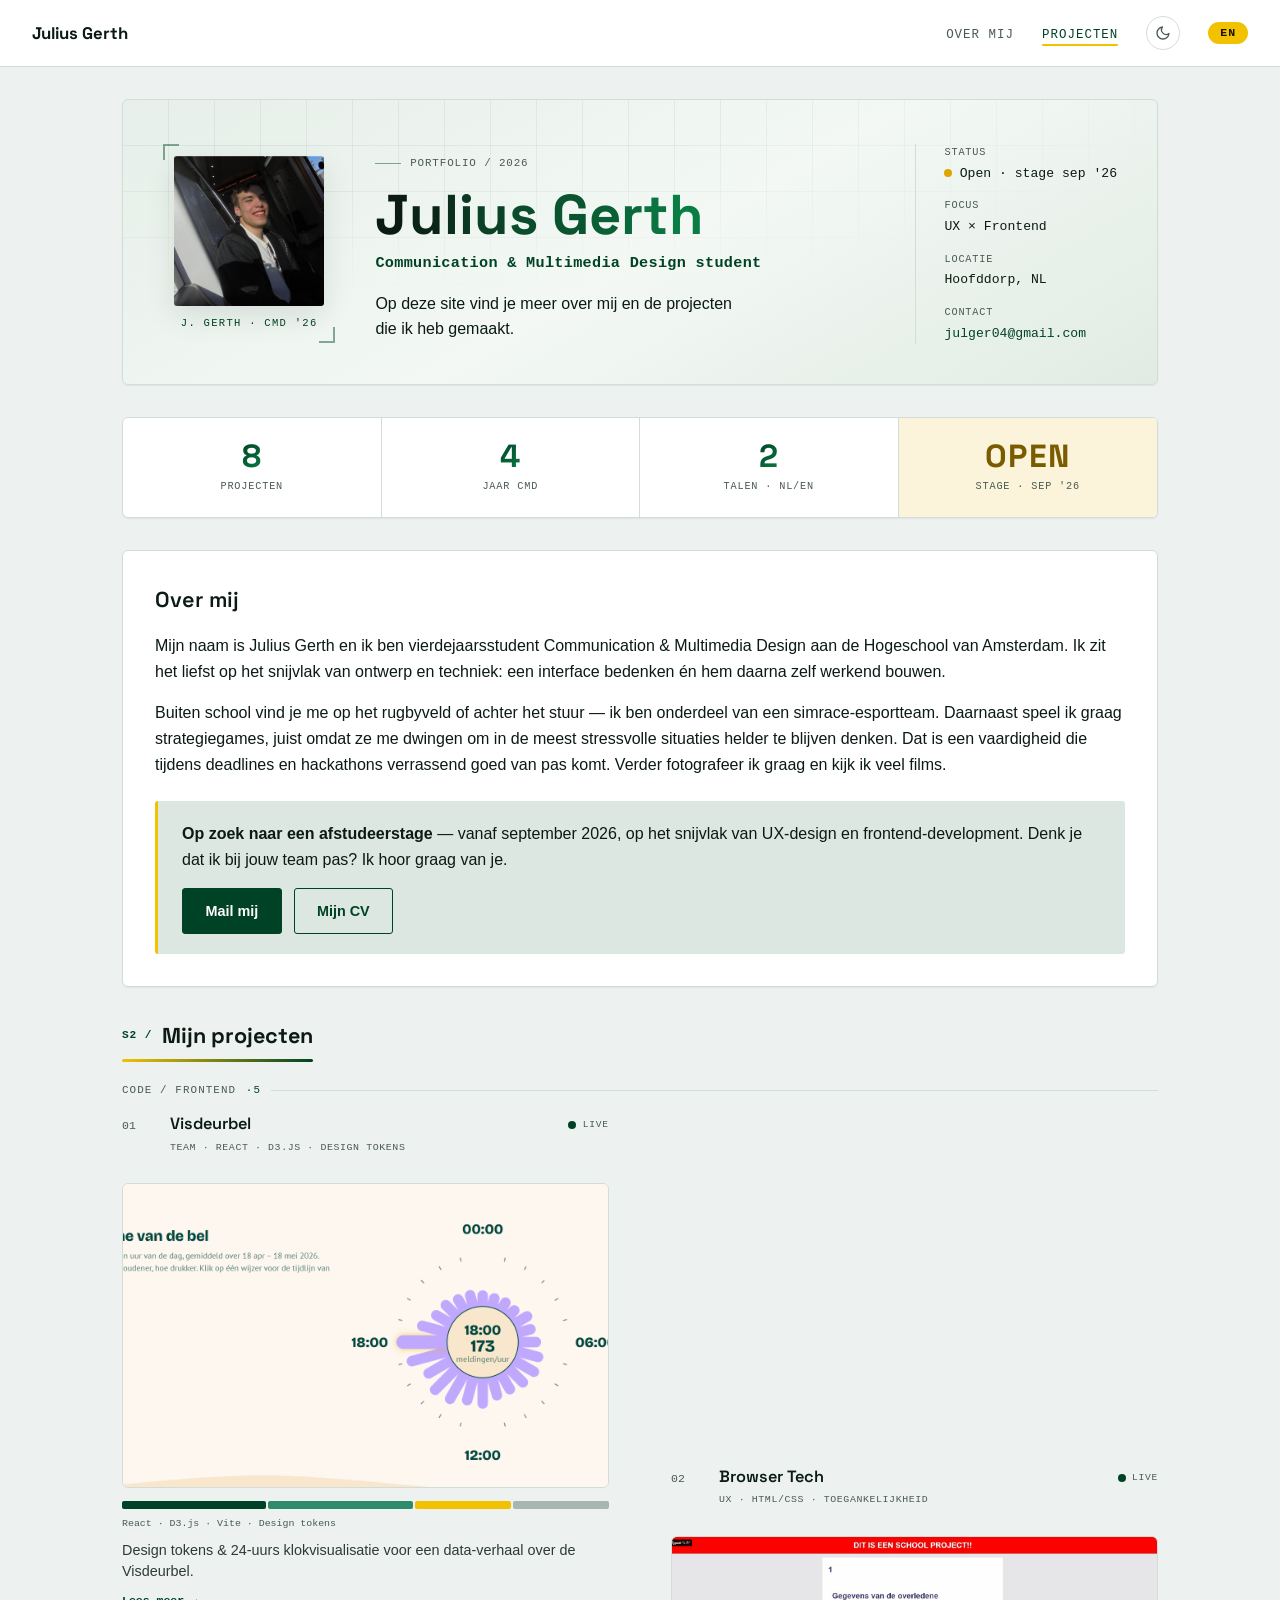
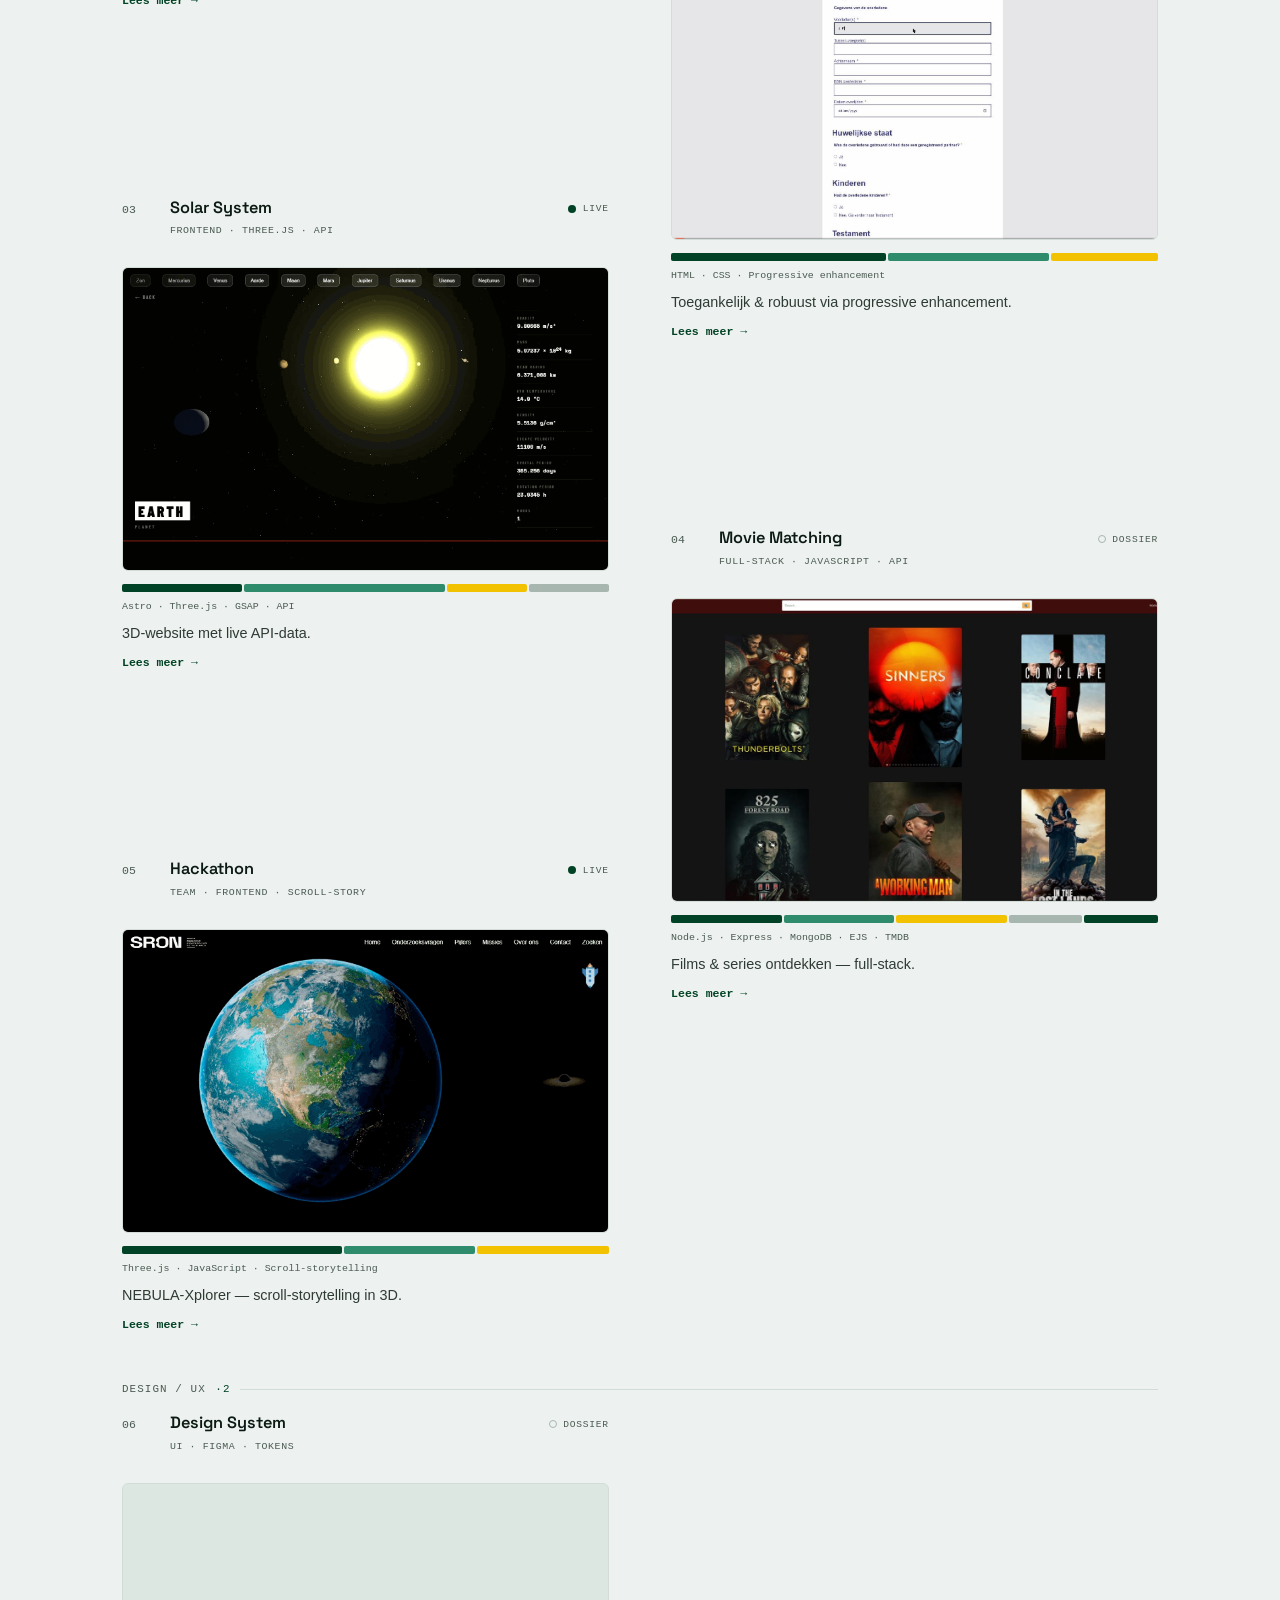
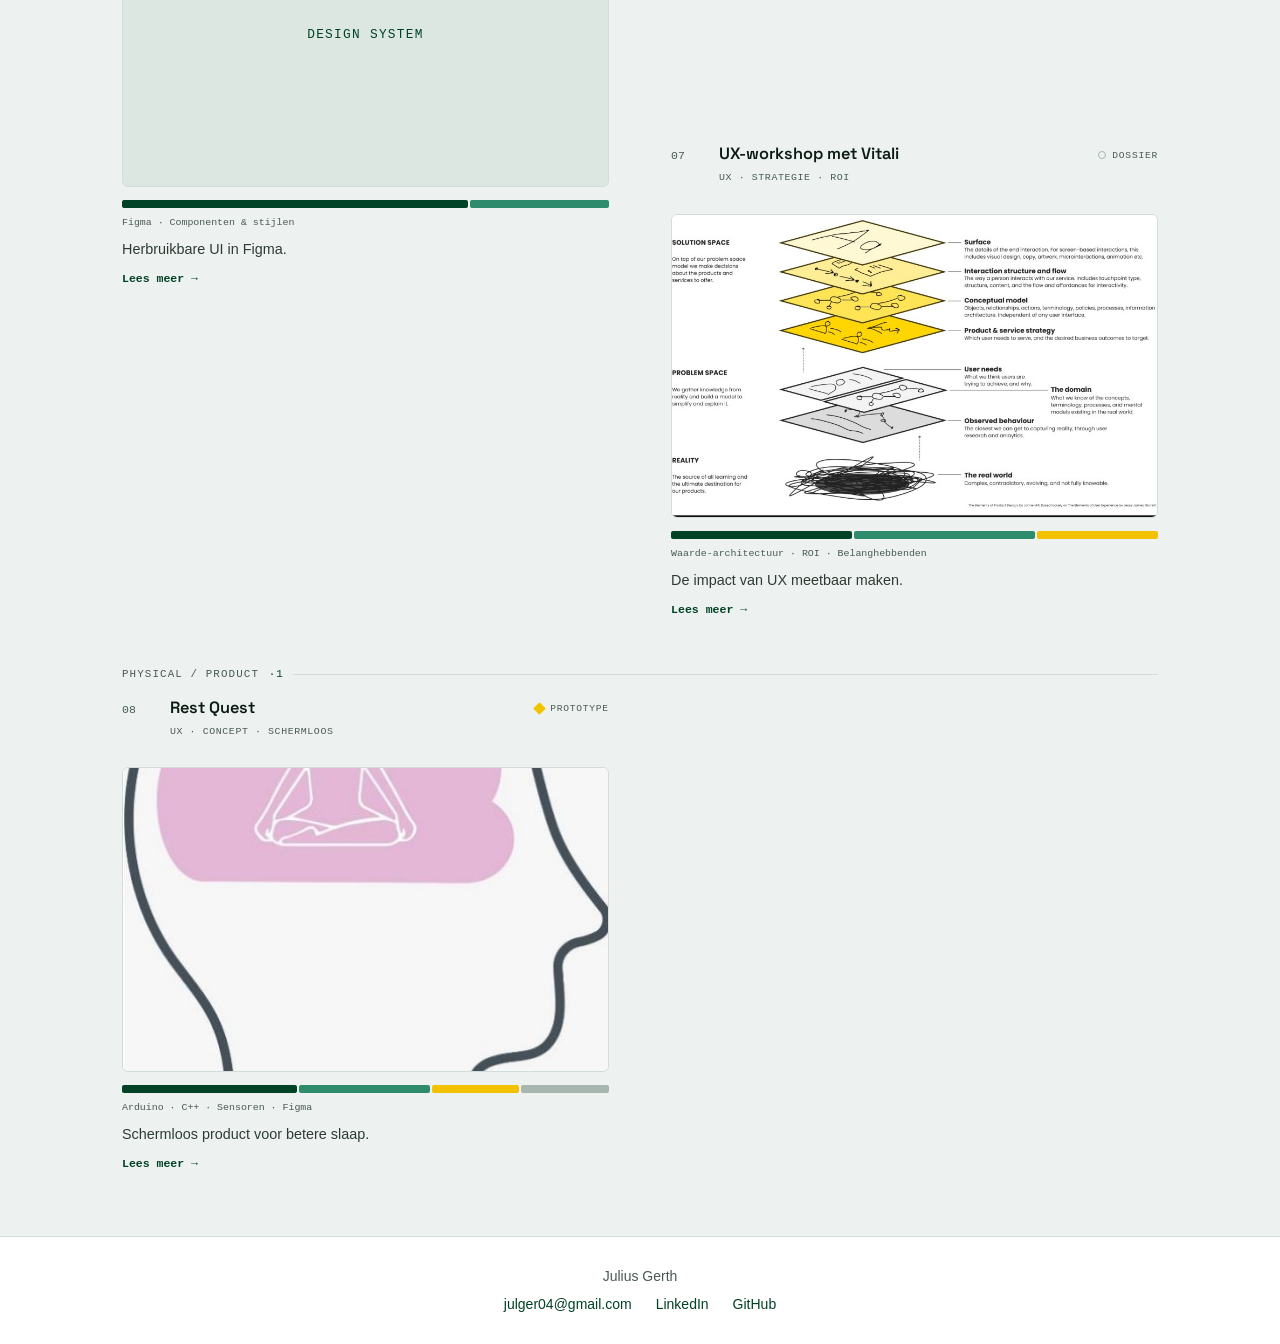
==== commit 58e0495f: "visdeurbel" ====
--- a/index.html
+++ b/index.html
@@ -114,7 +114,7 @@
 
       <div class="stats-strip" data-reveal>
         <div class="stat">
-          <span class="stat-number">7</span>
+          <span class="stat-number">8</span>
           <span class="stat-label"><span data-lang="nl">Projecten</span><span data-lang="en">Projects</span></span>
         </div>
         <div class="stat">
@@ -190,16 +190,34 @@
           <div class="pb-board">
 
             <div class="pb-group" data-reveal>
-              <p class="pb-group-head"><span class="pb-group-label">Code / Frontend</span><span class="pb-group-count">·4</span></p>
-
-              <a class="pb-row pb-row--1" href="browser_tech.html">
+              <p class="pb-group-head"><span class="pb-group-label">Code / Frontend</span><span class="pb-group-count">·5</span></p>
+
+              <a class="pb-row pb-row--1" href="visdeurbel.html">
                 <span class="pb-num">01</span>
+                <span class="pb-id">
+                  <h3 class="pb-name">Visdeurbel</h3>
+                  <span class="pb-tags"><span data-lang="nl">Team · React · D3.js · Design tokens</span><span data-lang="en">Team · React · D3.js · Design tokens</span></span>
+                </span>
+                <span class="pb-status pb-status--live"><span class="pb-led" aria-hidden="true"></span>Live</span>
+                <span class="pb-panel pb-panel--1">
+                  <span class="pb-shot">
+                    <img src="img/visdeurbel-clock.png" alt="24-uurs klokvisualisatie 'Het ritme van de bel' uit het Visdeurbel-project" width="1529" height="736" loading="lazy" />
+                  </span>
+                  <span class="pb-stack" aria-hidden="true"><span style="flex-grow: 3"></span><span style="flex-grow: 3"></span><span style="flex-grow: 2"></span><span style="flex-grow: 2"></span></span>
+                  <span class="pb-stack-legend">React · D3.js · Vite · Design tokens</span>
+                  <span class="pb-blurb"><span data-lang="nl">Design tokens &amp; 24-uurs klokvisualisatie voor een data-verhaal over de Visdeurbel.</span><span data-lang="en">Design tokens &amp; 24-hour clock visualization for a data story about the Fish Doorbell.</span></span>
+                  <span class="pb-more"><span data-lang="nl">Lees meer →</span><span data-lang="en">Read more →</span></span>
+                </span>
+              </a>
+
+              <a class="pb-row pb-row--2" href="browser_tech.html">
+                <span class="pb-num">02</span>
                 <span class="pb-id">
                   <h3 class="pb-name">Browser Tech</h3>
                   <span class="pb-tags"><span data-lang="nl">UX · HTML/CSS · Toegankelijkheid</span><span data-lang="en">UX · HTML/CSS · Accessibility</span></span>
                 </span>
                 <span class="pb-status pb-status--live"><span class="pb-led" aria-hidden="true"></span>Live</span>
-                <span class="pb-panel pb-panel--1">
+                <span class="pb-panel pb-panel--2">
                   <span class="pb-shot">
                     <picture>
                       <source srcset="img/browsertech.gif" media="(prefers-reduced-motion: no-preference)" />
@@ -213,14 +231,14 @@
                 </span>
               </a>
 
-              <a class="pb-row pb-row--2" href="api.html">
-                <span class="pb-num">02</span>
+              <a class="pb-row pb-row--3" href="api.html">
+                <span class="pb-num">03</span>
                 <span class="pb-id">
                   <h3 class="pb-name">Solar System</h3>
                   <span class="pb-tags">Frontend · Three.js · API</span>
                 </span>
                 <span class="pb-status pb-status--live"><span class="pb-led" aria-hidden="true"></span>Live</span>
-                <span class="pb-panel pb-panel--2">
+                <span class="pb-panel pb-panel--3">
                   <span class="pb-shot">
                     <picture>
                       <source srcset="img/solar-demo.gif" media="(prefers-reduced-motion: no-preference)" />
@@ -234,14 +252,14 @@
                 </span>
               </a>
 
-              <a class="pb-row pb-row--3" href="movie_matching.html">
-                <span class="pb-num">03</span>
+              <a class="pb-row pb-row--4" href="movie_matching.html">
+                <span class="pb-num">04</span>
                 <span class="pb-id">
                   <h3 class="pb-name">Movie Matching</h3>
                   <span class="pb-tags">Full-stack · JavaScript · API</span>
                 </span>
                 <span class="pb-status pb-status--case"><span class="pb-led" aria-hidden="true"></span><span data-lang="nl">Dossier</span><span data-lang="en">Case</span></span>
-                <span class="pb-panel pb-panel--3">
+                <span class="pb-panel pb-panel--4">
                   <span class="pb-shot">
                     <img src="img/moviematch.jpg" alt="Screenshot van de Movie Matching-webapp" width="1400" height="715" loading="lazy" />
                   </span>
@@ -252,14 +270,14 @@
                 </span>
               </a>
 
-              <a class="pb-row pb-row--4" href="hackathon.html">
-                <span class="pb-num">04</span>
+              <a class="pb-row pb-row--5" href="hackathon.html">
+                <span class="pb-num">05</span>
                 <span class="pb-id">
                   <h3 class="pb-name">Hackathon</h3>
                   <span class="pb-tags"><span data-lang="nl">Team · Frontend · Scroll-story</span><span data-lang="en">Team · Frontend · Scroll story</span></span>
                 </span>
                 <span class="pb-status pb-status--live"><span class="pb-led" aria-hidden="true"></span>Live</span>
-                <span class="pb-panel pb-panel--4">
+                <span class="pb-panel pb-panel--5">
                   <span class="pb-shot">
                     <picture>
                       <source srcset="img/hackathon-demo.gif" media="(prefers-reduced-motion: no-preference)" />
@@ -277,14 +295,14 @@
             <div class="pb-group" data-reveal>
               <p class="pb-group-head"><span class="pb-group-label">Design / UX</span><span class="pb-group-count">·2</span></p>
 
-              <a class="pb-row pb-row--5" href="designsystem.html">
-                <span class="pb-num">05</span>
+              <a class="pb-row pb-row--6" href="designsystem.html">
+                <span class="pb-num">06</span>
                 <span class="pb-id">
                   <h3 class="pb-name">Design System</h3>
                   <span class="pb-tags">UI · Figma · Tokens</span>
                 </span>
                 <span class="pb-status pb-status--case"><span class="pb-led" aria-hidden="true"></span><span data-lang="nl">Dossier</span><span data-lang="en">Case</span></span>
-                <span class="pb-panel pb-panel--5">
+                <span class="pb-panel pb-panel--6">
                   <span class="pb-shot pb-shot--placeholder">Design System</span>
                   <span class="pb-stack" aria-hidden="true"><span style="flex-grow: 5"></span><span style="flex-grow: 2"></span></span>
                   <span class="pb-stack-legend"><span data-lang="nl">Figma · Componenten &amp; stijlen</span><span data-lang="en">Figma · Components &amp; styles</span></span>
@@ -293,14 +311,14 @@
                 </span>
               </a>
 
-              <a class="pb-row pb-row--6" href="workshop.html">
-                <span class="pb-num">06</span>
+              <a class="pb-row pb-row--7" href="workshop.html">
+                <span class="pb-num">07</span>
                 <span class="pb-id">
                   <h3 class="pb-name"><span data-lang="nl">UX-workshop met Vitali</span><span data-lang="en">UX workshop with Vitali</span></h3>
                   <span class="pb-tags"><span data-lang="nl">UX · Strategie · ROI</span><span data-lang="en">UX · Strategy · ROI</span></span>
                 </span>
                 <span class="pb-status pb-status--case"><span class="pb-led" aria-hidden="true"></span><span data-lang="nl">Dossier</span><span data-lang="en">Case</span></span>
-                <span class="pb-panel pb-panel--6">
+                <span class="pb-panel pb-panel--7">
                   <span class="pb-shot">
                     <img src="img/workshop3.jpg" alt="Slide over waarde-architectuur uit de UX-workshop" width="996" height="560" loading="lazy" />
                   </span>
@@ -315,14 +333,14 @@
             <div class="pb-group" data-reveal>
               <p class="pb-group-head"><span class="pb-group-label">Physical / Product</span><span class="pb-group-count">·1</span></p>
 
-              <a class="pb-row pb-row--7" href="beyond.html">
-                <span class="pb-num">07</span>
+              <a class="pb-row pb-row--8" href="beyond.html">
+                <span class="pb-num">08</span>
                 <span class="pb-id">
                   <h3 class="pb-name">Rest Quest</h3>
                   <span class="pb-tags"><span data-lang="nl">UX · Concept · Schermloos</span><span data-lang="en">UX · Concept · Screenless</span></span>
                 </span>
                 <span class="pb-status pb-status--proto"><span class="pb-led" aria-hidden="true"></span>Prototype</span>
-                <span class="pb-panel pb-panel--7">
+                <span class="pb-panel pb-panel--8">
                   <span class="pb-shot">
                     <img src="img/rest.jpg" alt="Rest Quest-logo: een hoofd in profiel met een mediterend figuur" width="480" height="643" loading="lazy" />
                   </span>
--- a/styles.css
+++ b/styles.css
@@ -1616,6 +1616,46 @@
 }
 .case-body img.img-portrait { width: auto; max-width: min(100%, 460px); }
 
+/* Component contact sheet (design-system page) */
+.compsheet {
+  display: grid;
+  gap: 1.9rem;
+  margin: 1.25rem 0 0.5rem;
+}
+.compsheet-item { margin: 0; }
+.compsheet-label {
+  display: flex;
+  align-items: center;
+  flex-wrap: wrap;
+  gap: 0.55rem;
+  font-family: var(--font-mono);
+  text-transform: uppercase;
+  margin-bottom: 0.55rem;
+  padding-bottom: 0.45rem;
+  border-bottom: 1px dashed var(--border);
+}
+.compsheet-label .cs-no {
+  font-size: 0.64rem;
+  font-weight: 600;
+  letter-spacing: 0.05em;
+  color: var(--accent);
+  border: 1px solid var(--border);
+  border-radius: 4px;
+  padding: 0.14rem 0.4rem;
+  line-height: 1;
+}
+.compsheet-label .cs-name {
+  font-size: 0.66rem;
+  letter-spacing: 0.07em;
+  color: var(--text);
+}
+.compsheet-label .cs-spec {
+  margin-left: auto;
+  font-size: 0.6rem;
+  letter-spacing: 0.1em;
+  color: var(--text-muted);
+}
+
 @media (max-width: 820px) {
   .dossier,
   .dossier--solo { grid-template-columns: 1fr; }
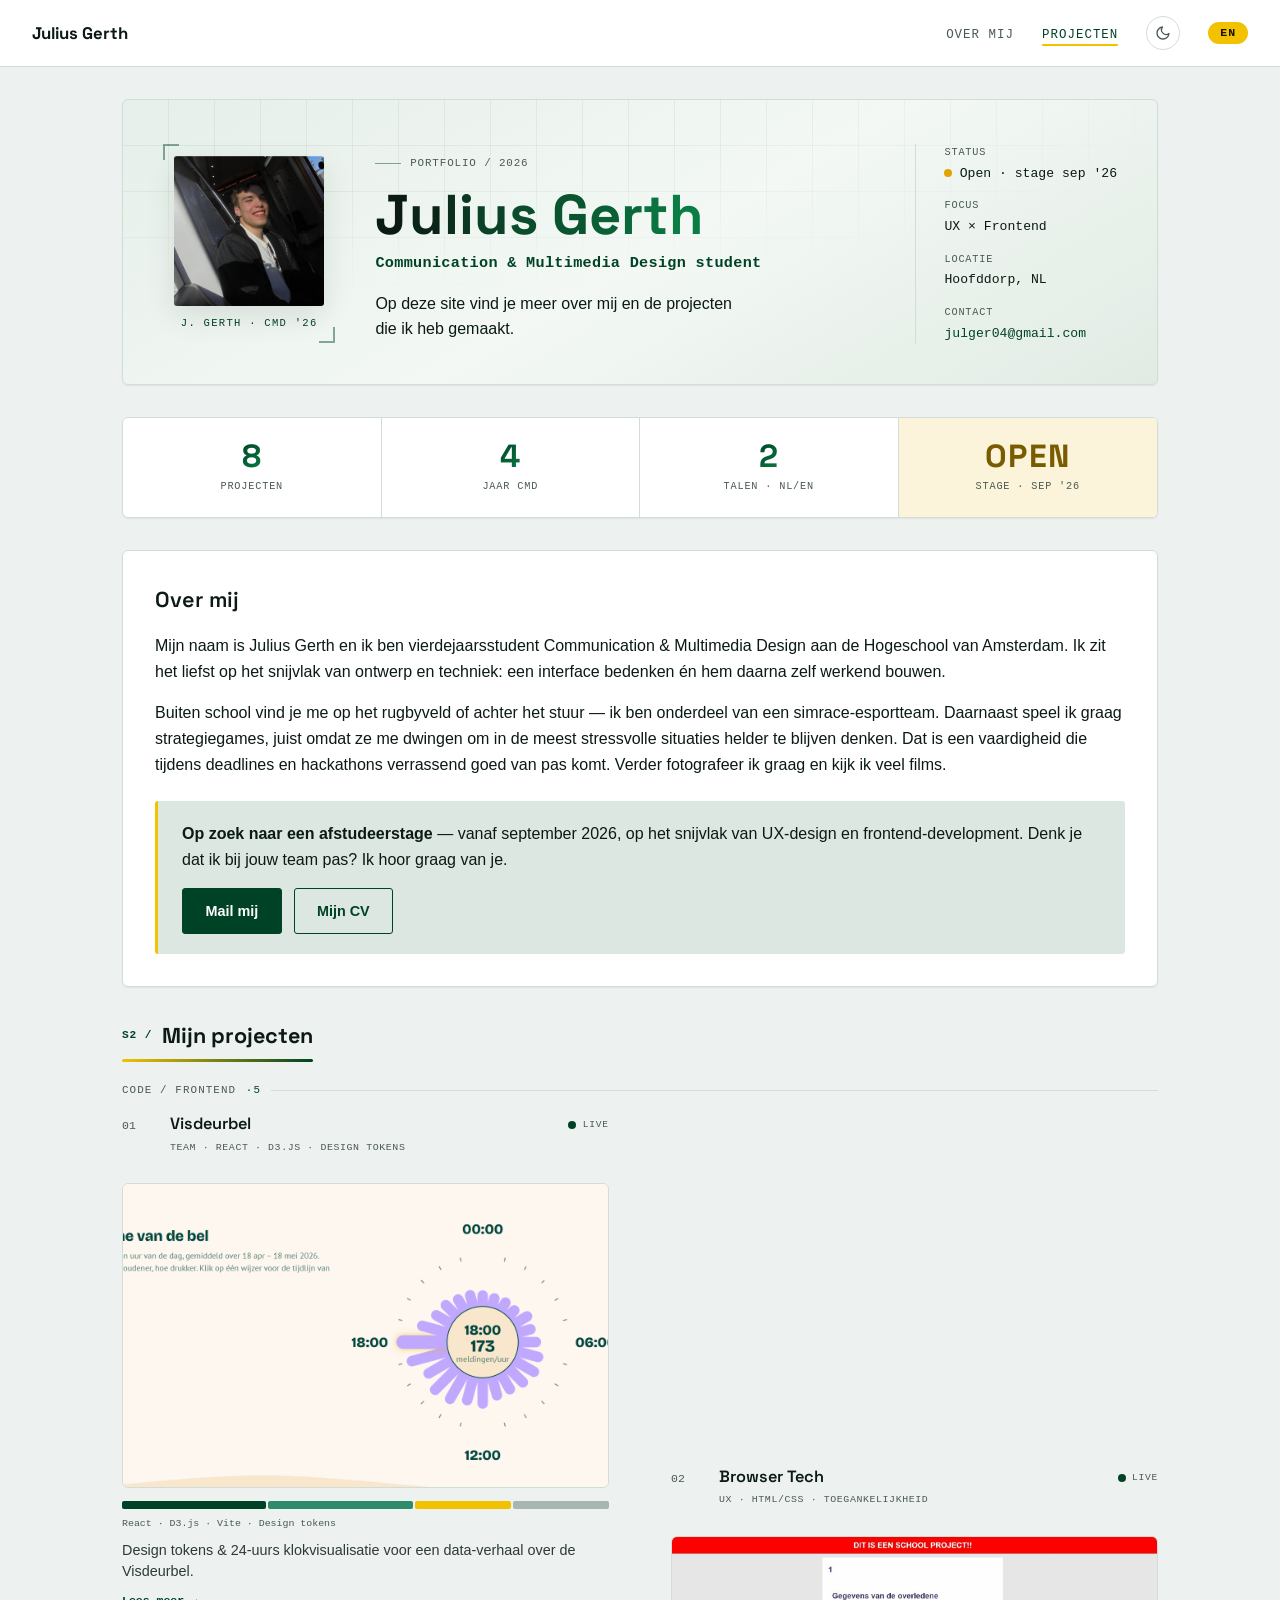
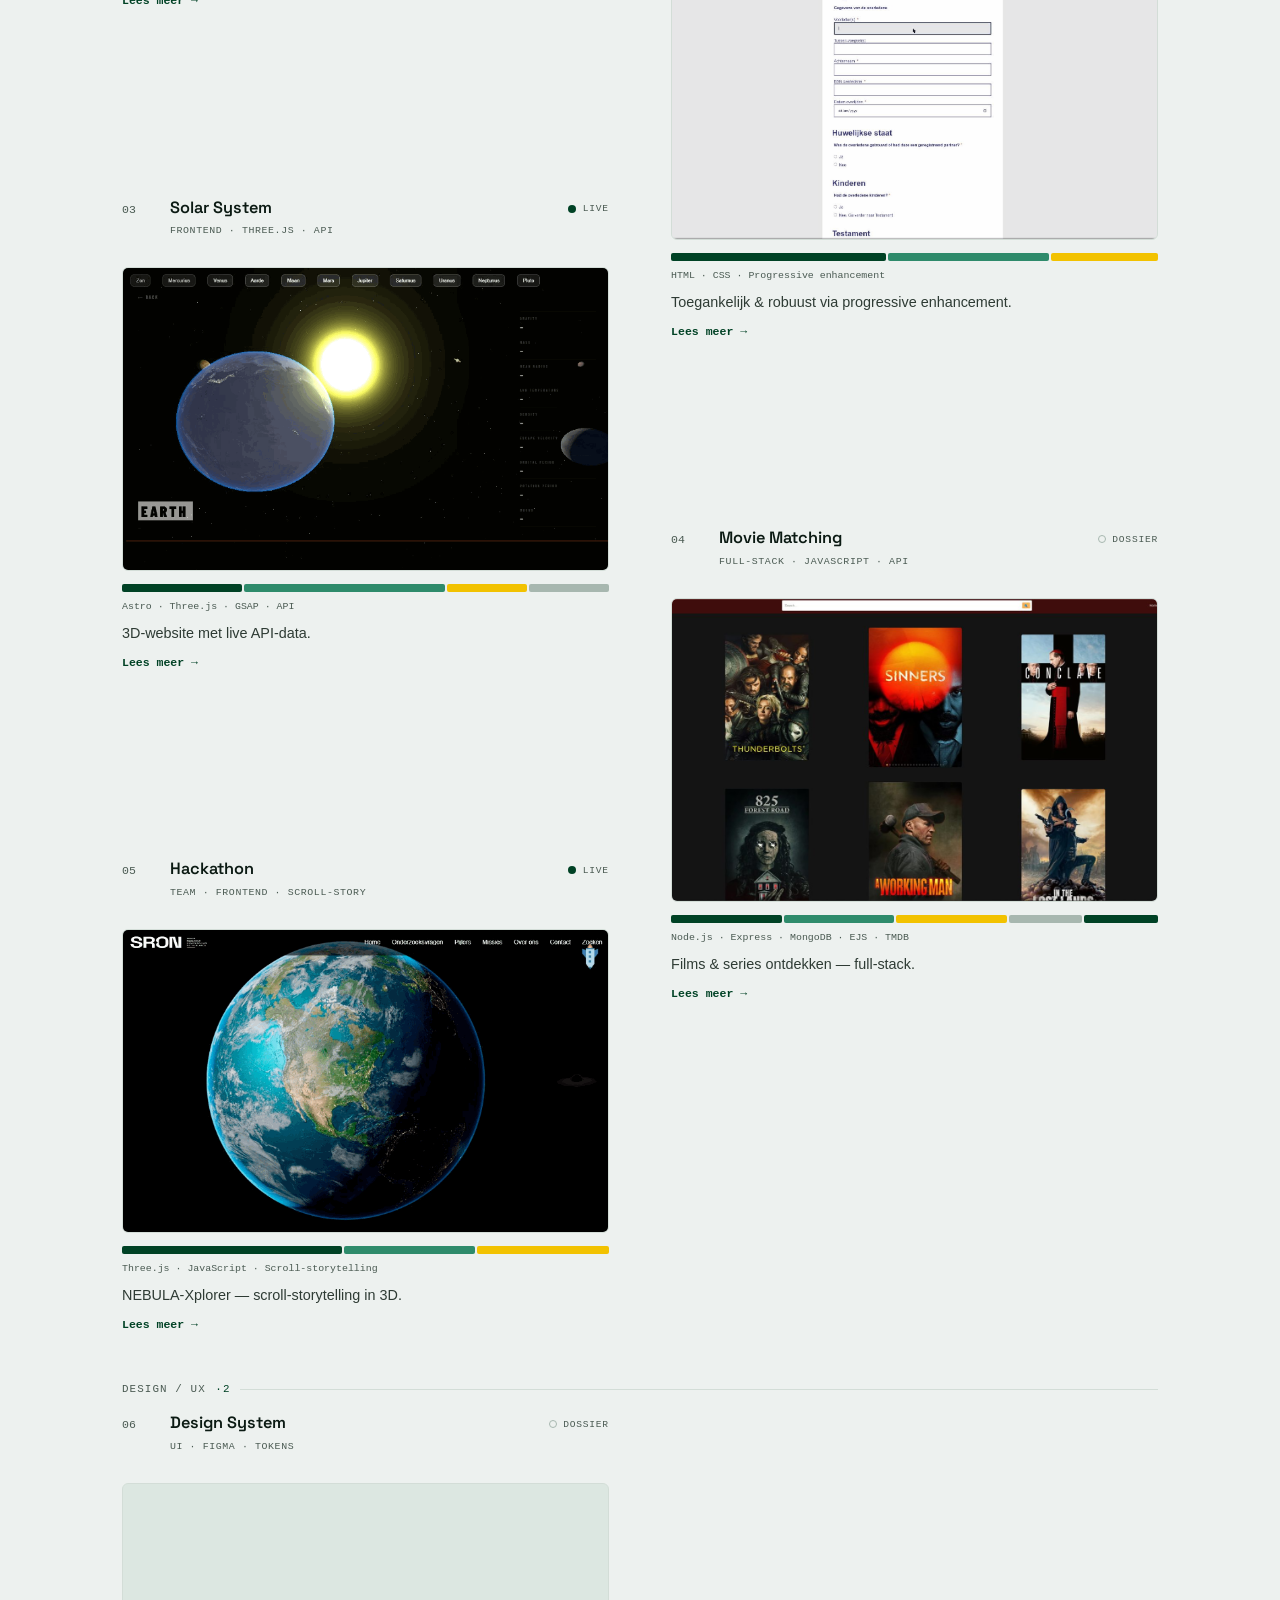
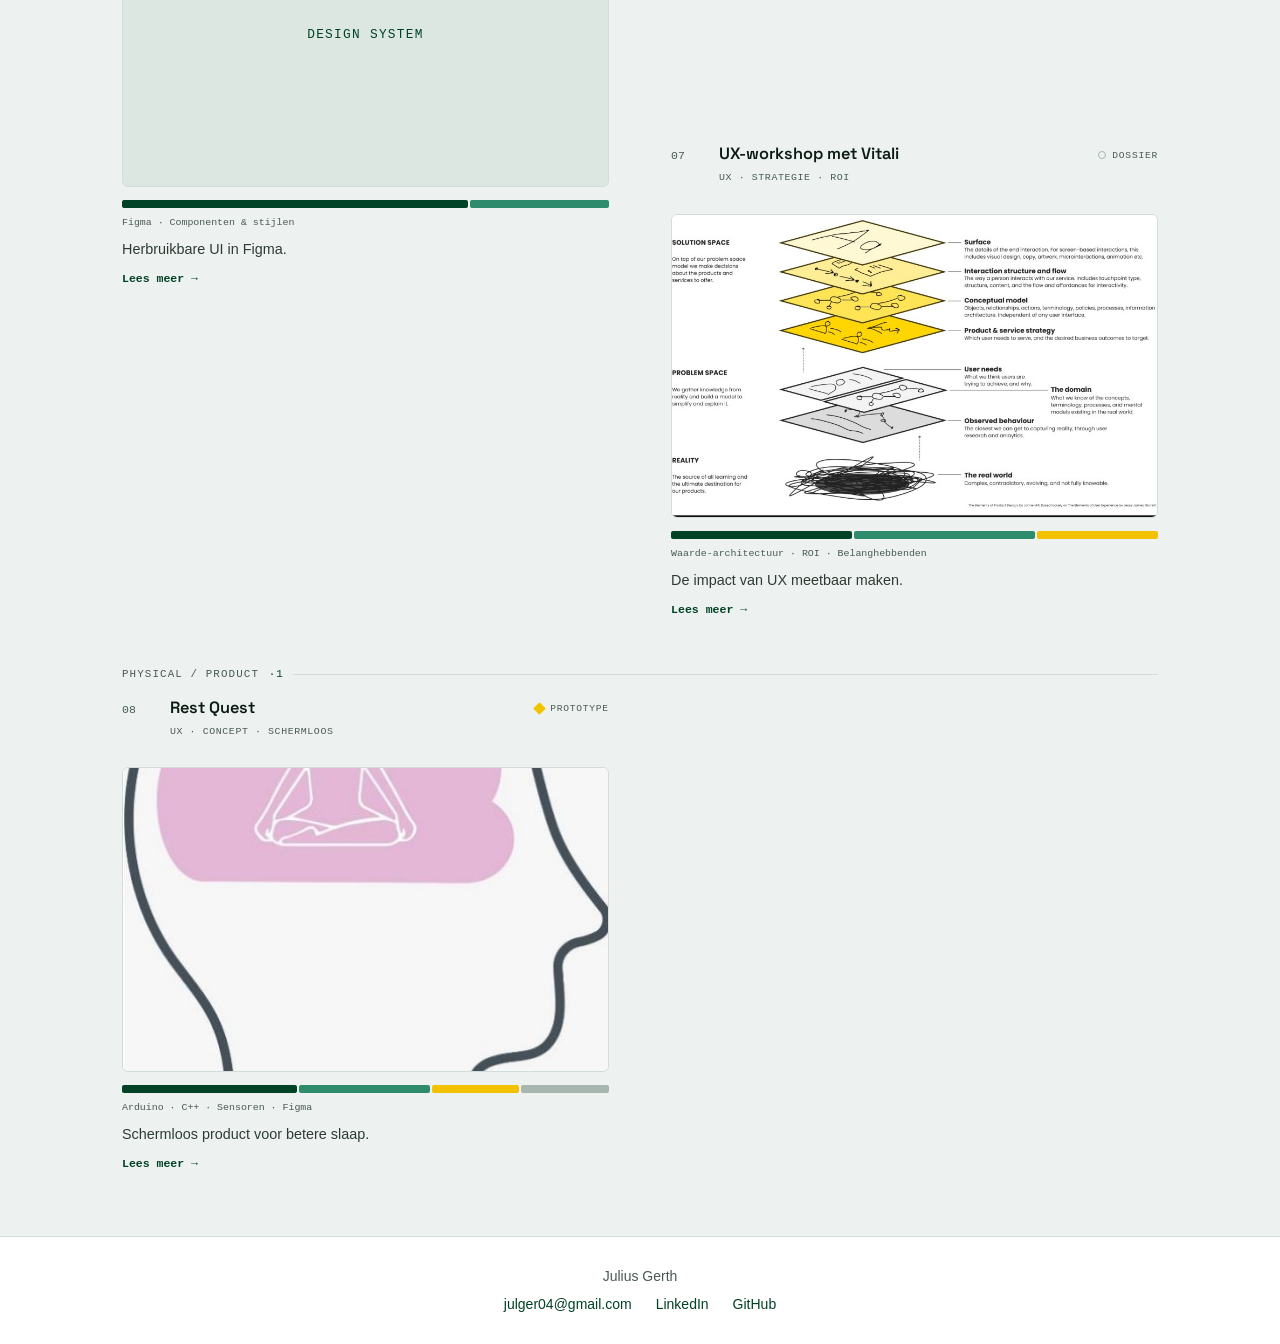
==== commit bf457aa7: "Opschonen: dode code weg, thema-tokens via light-dark(), gedeeld theme.js - Ongebruikte CSS (.projec" ====
--- a/index.html
+++ b/index.html
@@ -31,7 +31,7 @@
         <li><a href="#projecten"><span data-lang="nl">Projecten</span><span data-lang="en">Projects</span></a></li>
         <li class="theme-item">
           <input type="checkbox" id="theme-switch" class="theme-switch" role="switch" aria-label="Wissel licht of donker thema / Toggle light or dark theme" />
-          <script>(function(){var s=document.getElementById("theme-switch");if(!s)return;try{if(localStorage.getItem("theme-switch")==="1")s.checked=true;}catch(e){}s.addEventListener("change",function(){try{localStorage.setItem("theme-switch",s.checked?"1":"0");}catch(e){}});})();</script>
+          <script src="theme.js"></script>
           <label for="theme-switch" class="theme-toggle" title="Licht / donker">
             <svg class="icon icon-sun" width="16" height="16" viewBox="0 0 24 24" fill="none" stroke="currentColor" stroke-width="2" stroke-linecap="round" stroke-linejoin="round" aria-hidden="true"><circle cx="12" cy="12" r="4"/><path d="M12 2v2M12 20v2M4.9 4.9l1.4 1.4M17.7 17.7l1.4 1.4M2 12h2M20 12h2M4.9 19.1l1.4-1.4M17.7 6.3l1.4-1.4"/></svg>
             <svg class="icon icon-moon" width="16" height="16" viewBox="0 0 24 24" fill="none" stroke="currentColor" stroke-width="2" stroke-linecap="round" stroke-linejoin="round" aria-hidden="true"><path d="M21 12.8A9 9 0 1 1 11.2 3 7 7 0 0 0 21 12.8z"/></svg>
--- a/styles.css
+++ b/styles.css
@@ -13,187 +13,84 @@
    letter; labels, meta en getallen krijgen mono + hoofdletters.
    Goud = de 'actieve / persoonlijk record'-markering.
    ──────────────────────────────────────────────────────────── */
+/* Thema: licht én donker in één palet via light-dark(licht, donker).
+   Welke kant wint, bepaalt color-scheme:
+   - standaard volgt het de systeemvoorkeur ('light dark');
+   - de handmatige wissel (checkbox + :has(), zónder JavaScript) keert die om.
+   Bijkomend voordeel: color-scheme zet ook scrollbalken en formuliervelden
+   in het juiste thema. */
 :root {
-  --bg: #EDF1EF;
-  --surface: #FFFFFF;
-  --surface-2: #F4F8F6;
-  --text: #0B1A13;
-  /* #4A5A52 haalt WCAG AA ruim op --bg en blijft leesbaar op de nav. */
-  --text-muted: #4A5A52;
-  /* Leesbare bodytekst-inkt: donkerder dan --text-muted (~10:1, AAA op --bg),
-     maar zachter dan de kop-inkt zodat de hiërarchie kop↔body behouden blijft. */
-  --text-body: #2E3B34;
-  --accent: #004225;
-  --accent-hover: #00311B;
-  --accent-light: #DCE7E1;
+  color-scheme: light dark;
+}
+
+:root:has(.theme-switch:checked) {
+  color-scheme: dark;
+}
+
+@media (prefers-color-scheme: dark) {
+  :root:has(.theme-switch:checked) {
+    color-scheme: light;
+  }
+}
+
+:root {
+  --bg: light-dark(#EDF1EF, #0A130E);
+  --surface: light-dark(#FFFFFF, #10201A);
+  --surface-2: light-dark(#F4F8F6, #152C22);
+  --text: light-dark(#0B1A13, #E7F0EA);
+  /* Licht: #4A5A52 haalt WCAG AA ruim op --bg en blijft leesbaar op de nav. */
+  --text-muted: light-dark(#4A5A52, #9CB2A7);
+  /* Licht: bodytekst donkerder dan --text-muted (~10:1, AAA op --bg), maar zachter
+     dan de kop-inkt. Donker: de body leest al ruim (~8:1), dus body = muted. */
+  --text-body: light-dark(#2E3B34, #9CB2A7);
+  --accent: light-dark(#004225, #3EC581);
+  --accent-hover: light-dark(#00311B, #5DD79A);
+  --accent-light: light-dark(#DCE7E1, #16311F);
   --accent-yellow: #F2C200;
   --accent-yellow-soft: #FFE375;
-  --border: #D3DDD7;
-  --tick: #A7B7AF;
+  --border: light-dark(#D3DDD7, #22392E);
+  --tick: light-dark(#A7B7AF, #3B5648);
   /* Setup-balk (pit board): segmentkleuren. --a/c/d verwijzen naar thema-tokens
      en draaien dus vanzelf mee met licht/donker; --b is een vaste mid-tint. */
   --stack-a: var(--accent);
   --stack-b: #2E8B6B;
   --stack-c: var(--accent-yellow);
   --stack-d: var(--tick);
-  /* Tekstkleur bovenop een accent-vlak (draait mee met het thema). */
-  --on-accent: #FFFFFF;
-  --nav-bg: #FFFFFF;
-  --nav-scrolled: rgba(255, 255, 255, 0.85);
+  /* Tekstkleur bovenop een accent-vlak. */
+  --on-accent: light-dark(#FFFFFF, #06140D);
+  --nav-bg: light-dark(#FFFFFF, #0C1812);
+  --nav-scrolled: light-dark(rgba(255, 255, 255, 0.85), rgba(12, 24, 18, 0.82));
   --font-heading: 'Space Grotesk', -apple-system, BlinkMacSystemFont, 'Segoe UI', Roboto, sans-serif;
   --font-mono: ui-monospace, 'Cascadia Code', 'JetBrains Mono', 'SF Mono', 'Segoe UI Mono', Consolas, 'Liberation Mono', monospace;
-  --shadow-sm: 0 1px 2px rgba(11, 26, 19, 0.06);
-  --shadow-md: 0 10px 30px rgba(11, 26, 19, 0.10);
+  --shadow-sm: 0 1px 2px light-dark(rgba(11, 26, 19, 0.06), rgba(0, 0, 0, 0.4));
+  --shadow-md: 0 10px 30px light-dark(rgba(11, 26, 19, 0.10), rgba(0, 0, 0, 0.55));
   --radius: 6px;
   --radius-sm: 3px;
 
-  /* Hero-instrument bij daglicht (licht thema): pale-groen paneel,
-     groene inkt, groen/goud accenten. Donker thema overschrijft dit. */
-  --hero-bg: linear-gradient(150deg, #E6EFE9 0%, #F3F8F4 52%, #E1EBE4 100%);
-  --hero-border: var(--border);
-  --hero-shadow: var(--shadow-sm);
-  --hero-ink: #0B1A13;
-  --hero-ink-soft: #4A5A52;
-  --hero-name-tail: #0A7D44;
-  --hero-tagline: #004225;
-  --hero-cred: #004225;
-  --hero-bracket: rgba(0, 66, 37, 0.45);
-  --hero-grid: rgba(0, 66, 37, 0.06);
-  --hero-scan: rgba(0, 66, 37, 0.38);
-  --hero-line: var(--border);
-  --hero-link: #004225;
-  --hero-link-hover: #00311B;
-  --hero-dot: #E0A400;
+  /* Hero-instrument: bij daglicht een pale-groen paneel met groene inkt,
+     bij nacht een 'night-race HUD' met gouden accenten. */
+  --hero-bg: linear-gradient(150deg,
+    light-dark(#E6EFE9, #06140D) 0%,
+    light-dark(#F3F8F4, #0A2417) 52%,
+    light-dark(#E1EBE4, #051810) 100%);
+  --hero-border: light-dark(#D3DDD7, rgba(255, 215, 0, 0.14));
+  --hero-shadow: 0 1px 2px light-dark(rgba(11, 26, 19, 0.06), transparent);
+  --hero-ink: light-dark(#0B1A13, #E7F0EA);
+  --hero-ink-soft: light-dark(#4A5A52, rgba(255, 255, 255, 0.74));
+  --hero-name-tail: light-dark(#0A7D44, #FFD700);
+  --hero-tagline: light-dark(#004225, #FFD700);
+  --hero-cred: light-dark(#004225, #FFD84A);
+  --hero-bracket: light-dark(rgba(0, 66, 37, 0.45), rgba(242, 194, 0, 0.65));
+  --hero-grid: light-dark(rgba(0, 66, 37, 0.06), rgba(255, 255, 255, 0.045));
+  --hero-scan: light-dark(rgba(0, 66, 37, 0.38), rgba(242, 194, 0, 0.75));
+  --hero-line: light-dark(#D3DDD7, rgba(255, 255, 255, 0.2));
+  --hero-link: light-dark(#004225, #E7F0EA);
+  --hero-link-hover: light-dark(#00311B, #FFD700);
+  --hero-dot: light-dark(#E0A400, #F2C200);
 
   /* Actief 'OPEN'-veld in de stats-cluster. */
-  --status-bg: #FBF4DA;
-  --status-ink: #7A5C00;
-}
-
-/* ── Donker thema ─────────────────────────────────
-   Native aan het concept: een instrumentenpaneel is 's nachts thuis.
-   Standaard volgt het thema de systeemvoorkeur (prefers-color-scheme).
-   De handmatige wissel verderop (pure CSS via een checkbox + :has(),
-   zónder JavaScript) keert die systeemkeuze om. */
-@media (prefers-color-scheme: dark) {
-  :root {
-    --bg: #0A130E;
-    --surface: #10201A;
-    --surface-2: #152C22;
-    --text: #E7F0EA;
-    --text-muted: #9CB2A7;
-    /* In het donker leest de body al ruim (~8:1); body-inkt = muted. */
-    --text-body: #9CB2A7;
-    --accent: #3EC581;
-    --accent-hover: #5DD79A;
-    --accent-light: #16311F;
-    --border: #22392E;
-    --tick: #3B5648;
-    --on-accent: #06140D;
-    --nav-bg: #0C1812;
-    --nav-scrolled: rgba(12, 24, 18, 0.82);
-    --shadow-sm: 0 1px 2px rgba(0, 0, 0, 0.4);
-    --shadow-md: 0 12px 34px rgba(0, 0, 0, 0.55);
-
-    /* Hero-instrument bij nacht (donker thema): night-race HUD. */
-    --hero-bg: linear-gradient(150deg, #06140D 0%, #0A2417 52%, #051810 100%);
-    --hero-border: rgba(255, 215, 0, 0.14);
-    --hero-shadow: none;
-    --hero-ink: #E7F0EA;
-    --hero-ink-soft: rgba(255, 255, 255, 0.74);
-    --hero-name-tail: #FFD700;
-    --hero-tagline: #FFD700;
-    --hero-cred: #FFD84A;
-    --hero-bracket: rgba(242, 194, 0, 0.65);
-    --hero-grid: rgba(255, 255, 255, 0.045);
-    --hero-scan: rgba(242, 194, 0, 0.75);
-    --hero-line: rgba(255, 255, 255, 0.2);
-    --hero-link: #E7F0EA;
-    --hero-link-hover: #FFD700;
-    --hero-dot: #F2C200;
-    --status-bg: rgba(242, 194, 0, 0.07);
-    --status-ink: #F2C200;
-  }
-}
-
-/* Handmatige wissel — puur CSS. Een aangevinkte checkbox (.theme-switch)
-   keert het systeemthema om: licht systeem → donker (dit blok), en
-   donker systeem → licht (het herstelblok hierna). */
-:root:has(.theme-switch:checked) {
-  --bg: #0A130E;
-  --surface: #10201A;
-  --surface-2: #152C22;
-  --text: #E7F0EA;
-  --text-muted: #9CB2A7;
-  --text-body: #9CB2A7;
-  --accent: #3EC581;
-  --accent-hover: #5DD79A;
-  --accent-light: #16311F;
-  --border: #22392E;
-  --tick: #3B5648;
-  --on-accent: #06140D;
-  --nav-bg: #0C1812;
-  --nav-scrolled: rgba(12, 24, 18, 0.82);
-  --shadow-sm: 0 1px 2px rgba(0, 0, 0, 0.4);
-  --shadow-md: 0 12px 34px rgba(0, 0, 0, 0.55);
-
-  /* Hero-instrument bij nacht (donker thema): night-race HUD. */
-  --hero-bg: linear-gradient(150deg, #06140D 0%, #0A2417 52%, #051810 100%);
-  --hero-border: rgba(255, 215, 0, 0.14);
-  --hero-shadow: none;
-  --hero-ink: #E7F0EA;
-  --hero-ink-soft: rgba(255, 255, 255, 0.74);
-  --hero-name-tail: #FFD700;
-  --hero-tagline: #FFD700;
-  --hero-cred: #FFD84A;
-  --hero-bracket: rgba(242, 194, 0, 0.65);
-  --hero-grid: rgba(255, 255, 255, 0.045);
-  --hero-scan: rgba(242, 194, 0, 0.75);
-  --hero-line: rgba(255, 255, 255, 0.2);
-  --hero-link: #E7F0EA;
-  --hero-link-hover: #FFD700;
-  --hero-dot: #F2C200;
-  --status-bg: rgba(242, 194, 0, 0.07);
-  --status-ink: #F2C200;
-}
-
-/* Donker systeem + aangevinkt → terug naar het lichte palet (pure CSS invert). */
-@media (prefers-color-scheme: dark) {
-  :root:has(.theme-switch:checked) {
-    --bg: #EDF1EF;
-    --surface: #FFFFFF;
-    --surface-2: #F4F8F6;
-    --text: #0B1A13;
-    --text-muted: #4A5A52;
-    --text-body: #2E3B34;
-    --accent: #004225;
-    --accent-hover: #00311B;
-    --accent-light: #DCE7E1;
-    --border: #D3DDD7;
-    --tick: #A7B7AF;
-    --on-accent: #FFFFFF;
-    --nav-bg: #FFFFFF;
-    --nav-scrolled: rgba(255, 255, 255, 0.85);
-    --shadow-sm: 0 1px 2px rgba(11, 26, 19, 0.06);
-    --shadow-md: 0 10px 30px rgba(11, 26, 19, 0.10);
-    --hero-bg: linear-gradient(150deg, #E6EFE9 0%, #F3F8F4 52%, #E1EBE4 100%);
-    --hero-border: var(--border);
-    --hero-shadow: var(--shadow-sm);
-    --hero-ink: #0B1A13;
-    --hero-ink-soft: #4A5A52;
-    --hero-name-tail: #0A7D44;
-    --hero-tagline: #004225;
-    --hero-cred: #004225;
-    --hero-bracket: rgba(0, 66, 37, 0.45);
-    --hero-grid: rgba(0, 66, 37, 0.06);
-    --hero-scan: rgba(0, 66, 37, 0.38);
-    --hero-line: var(--border);
-    --hero-link: #004225;
-    --hero-link-hover: #00311B;
-    --hero-dot: #E0A400;
-    --status-bg: #FBF4DA;
-    --status-ink: #7A5C00;
-  }
+  --status-bg: light-dark(#FBF4DA, rgba(242, 194, 0, 0.07));
+  --status-ink: light-dark(#7A5C00, #F2C200);
 }
 
 html {
@@ -231,7 +128,6 @@
 }
 
 /* Gedeelde mono-'label'-stijl: het handschrift van het instrumentpaneel. */
-.mono-label,
 .hero-eyebrow,
 .stat-label,
 .hero-readout dt,
@@ -362,7 +258,12 @@
 }
 
 /* ── Language toggle button ──────────────────────── */
+/* Zonder JS doet de knop niets → standaard verborgen; lang.js (in de <head>,
+   dus vóór de eerste render) zet .lang-js op <html> zodra de wisselaar werkt. */
 .nav-links .lang-item {
+  display: none;
+}
+html.lang-js .nav-links .lang-item {
   display: flex;
   align-items: center;
 }
@@ -1224,72 +1125,6 @@
   transform: translateY(-2px);
 }
 
-/* ── Project detail pages ────────────────────────── */
-.project-detail {
-  max-width: 750px;
-  margin: 0 auto;
-  padding: 3rem 0;
-}
-
-.project-detail h1 {
-  font-size: 2rem;
-  font-weight: 700;
-  margin-bottom: 0.25rem;
-}
-
-.project-detail h2 {
-  font-size: 1.25rem;
-  font-weight: 600;
-  margin: 2rem 0 0.75rem;
-}
-
-/* Mono 'sector'-markering vóór elke tussenkop op detailpagina's. */
-.project-detail h3 {
-  font-size: 1.05rem;
-  font-weight: 600;
-  margin: 1.5rem 0 0.5rem;
-  color: var(--text);
-  display: flex;
-  align-items: baseline;
-  gap: 0.5rem;
-}
-
-.project-detail h3::before {
-  content: '//';
-  font-family: var(--font-mono);
-  font-size: 0.8rem;
-  color: var(--accent);
-}
-
-.project-detail p {
-  color: var(--text-muted);
-  margin-bottom: 1rem;
-}
-
-.project-detail ul {
-  color: var(--text-muted);
-  padding-left: 1.5rem;
-  margin-bottom: 1rem;
-}
-
-.project-detail ul li {
-  margin-bottom: 0.5rem;
-}
-
-.project-detail img {
-  width: 100%;
-  height: auto;
-  border-radius: var(--radius);
-  border: 1px solid var(--border);
-  margin: 1rem 0;
-}
-
-/* Staande foto's niet oprekken tot paginabreedte. */
-.project-detail img.img-portrait {
-  width: auto;
-  max-width: min(100%, 480px);
-}
-
 .back-link {
   display: inline-flex;
   align-items: center;
@@ -1563,7 +1398,9 @@
   color: var(--accent);
 }
 
-/* Legenda ⇄ pin koppeling, puur CSS via :has(). */
+/* Legenda ⇄ pin koppeling, puur CSS via :has().
+   Toetsenbord doet mee: een pin met :focus-visible licht dezelfde legenda-regel
+   op als een pin onder de muis. */
 .dossier-main:has(.annot-legend li:nth-child(1):hover) .pin[data-pin='1'],
 .dossier-main:has(.annot-legend li:nth-child(2):hover) .pin[data-pin='2'],
 .dossier-main:has(.annot-legend li:nth-child(3):hover) .pin[data-pin='3'] {
@@ -1572,12 +1409,18 @@
 }
 .dossier-main:has(.pin[data-pin='1']:hover) .annot-legend li:nth-child(1),
 .dossier-main:has(.pin[data-pin='2']:hover) .annot-legend li:nth-child(2),
-.dossier-main:has(.pin[data-pin='3']:hover) .annot-legend li:nth-child(3) {
+.dossier-main:has(.pin[data-pin='3']:hover) .annot-legend li:nth-child(3),
+.dossier-main:has(.pin[data-pin='1']:focus-visible) .annot-legend li:nth-child(1),
+.dossier-main:has(.pin[data-pin='2']:focus-visible) .annot-legend li:nth-child(2),
+.dossier-main:has(.pin[data-pin='3']:focus-visible) .annot-legend li:nth-child(3) {
   color: var(--text);
 }
 .dossier-main:has(.pin[data-pin='1']:hover) .annot-legend li:nth-child(1) .n,
 .dossier-main:has(.pin[data-pin='2']:hover) .annot-legend li:nth-child(2) .n,
-.dossier-main:has(.pin[data-pin='3']:hover) .annot-legend li:nth-child(3) .n {
+.dossier-main:has(.pin[data-pin='3']:hover) .annot-legend li:nth-child(3) .n,
+.dossier-main:has(.pin[data-pin='1']:focus-visible) .annot-legend li:nth-child(1) .n,
+.dossier-main:has(.pin[data-pin='2']:focus-visible) .annot-legend li:nth-child(2) .n,
+.dossier-main:has(.pin[data-pin='3']:focus-visible) .annot-legend li:nth-child(3) .n {
   background: var(--accent);
   color: var(--on-accent);
 }
@@ -1614,7 +1457,6 @@
   border: 1px solid var(--border);
   margin: 1rem 0;
 }
-.case-body img.img-portrait { width: auto; max-width: min(100%, 460px); }
 
 /* Component contact sheet (design-system page) */
 .compsheet {
@@ -1803,7 +1645,7 @@
   height: auto;
 }
 
-/* De stage geeft zelf het kader; overschrijf de generieke .project-detail img-regels. */
+/* De stage geeft zelf het kader; overschrijf de generieke .case-body img-regels. */
 .demo-stage img {
   border: 0;
   border-radius: 0;
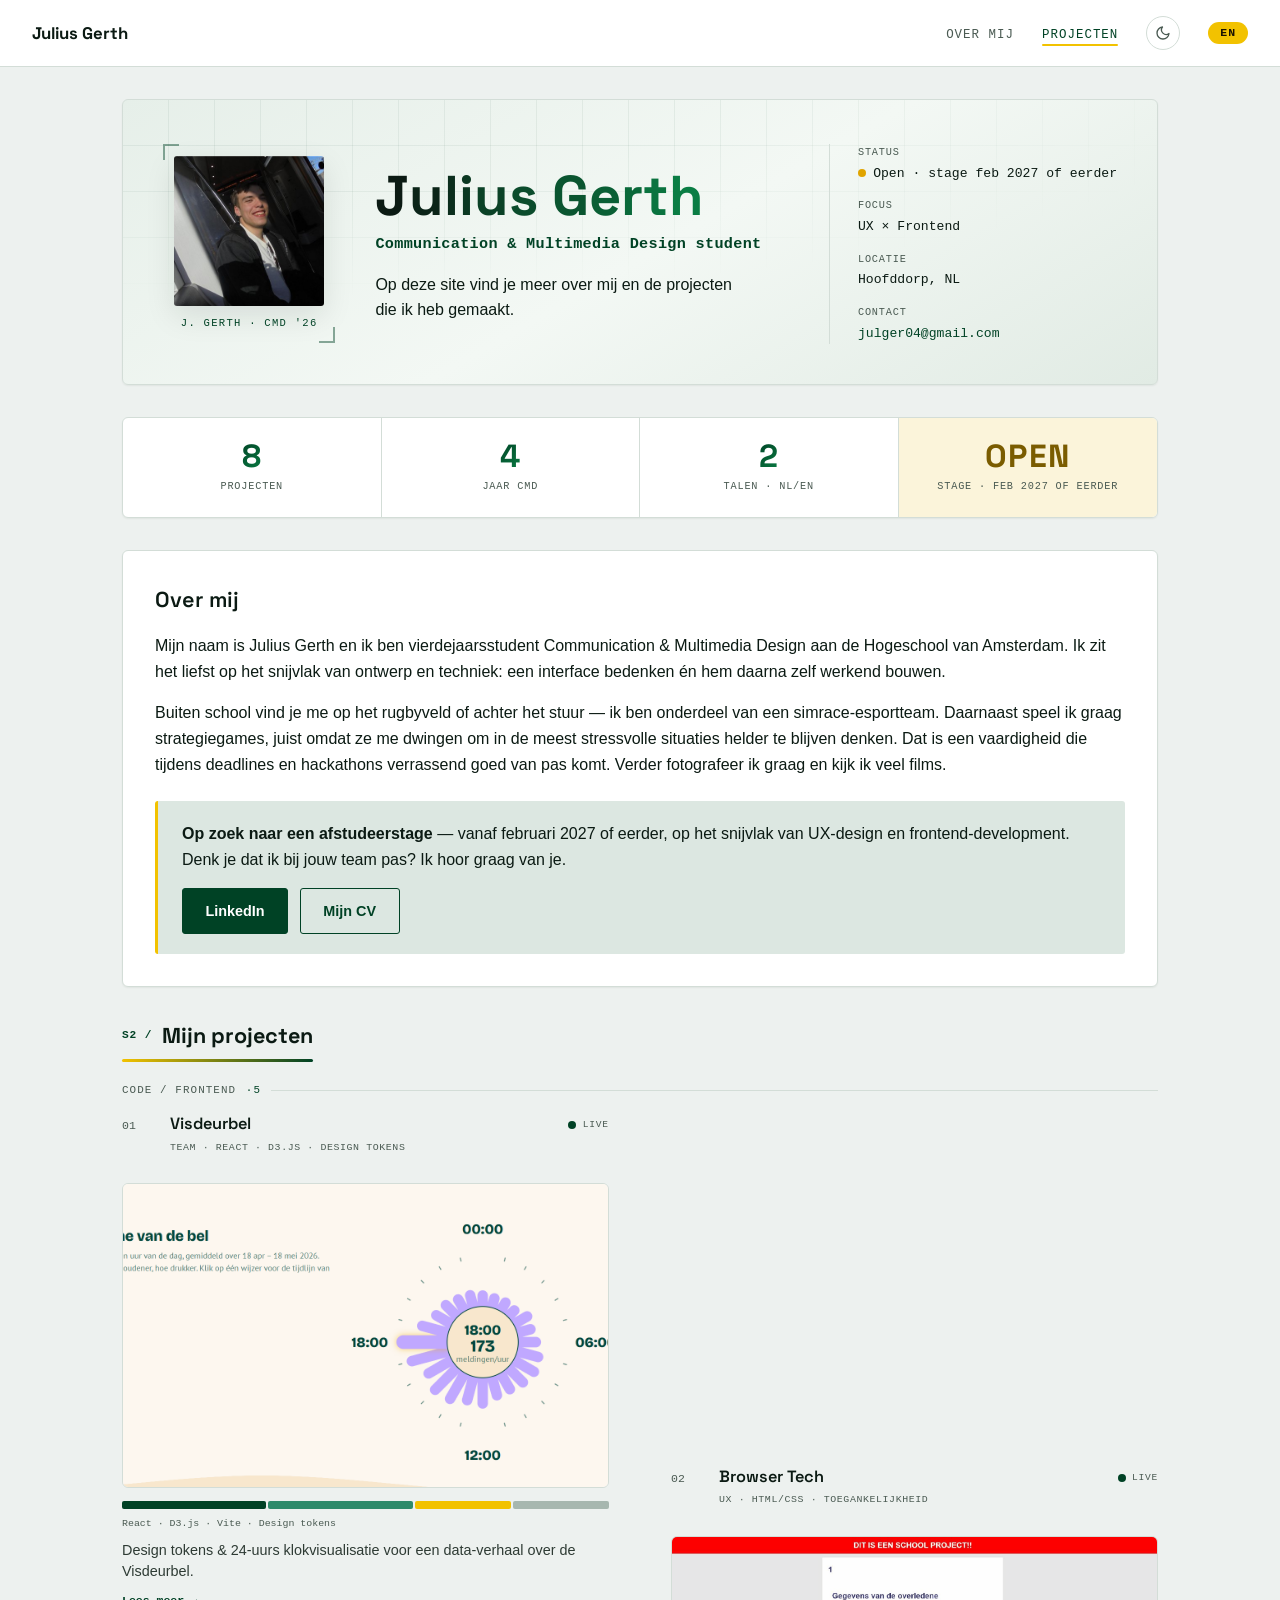
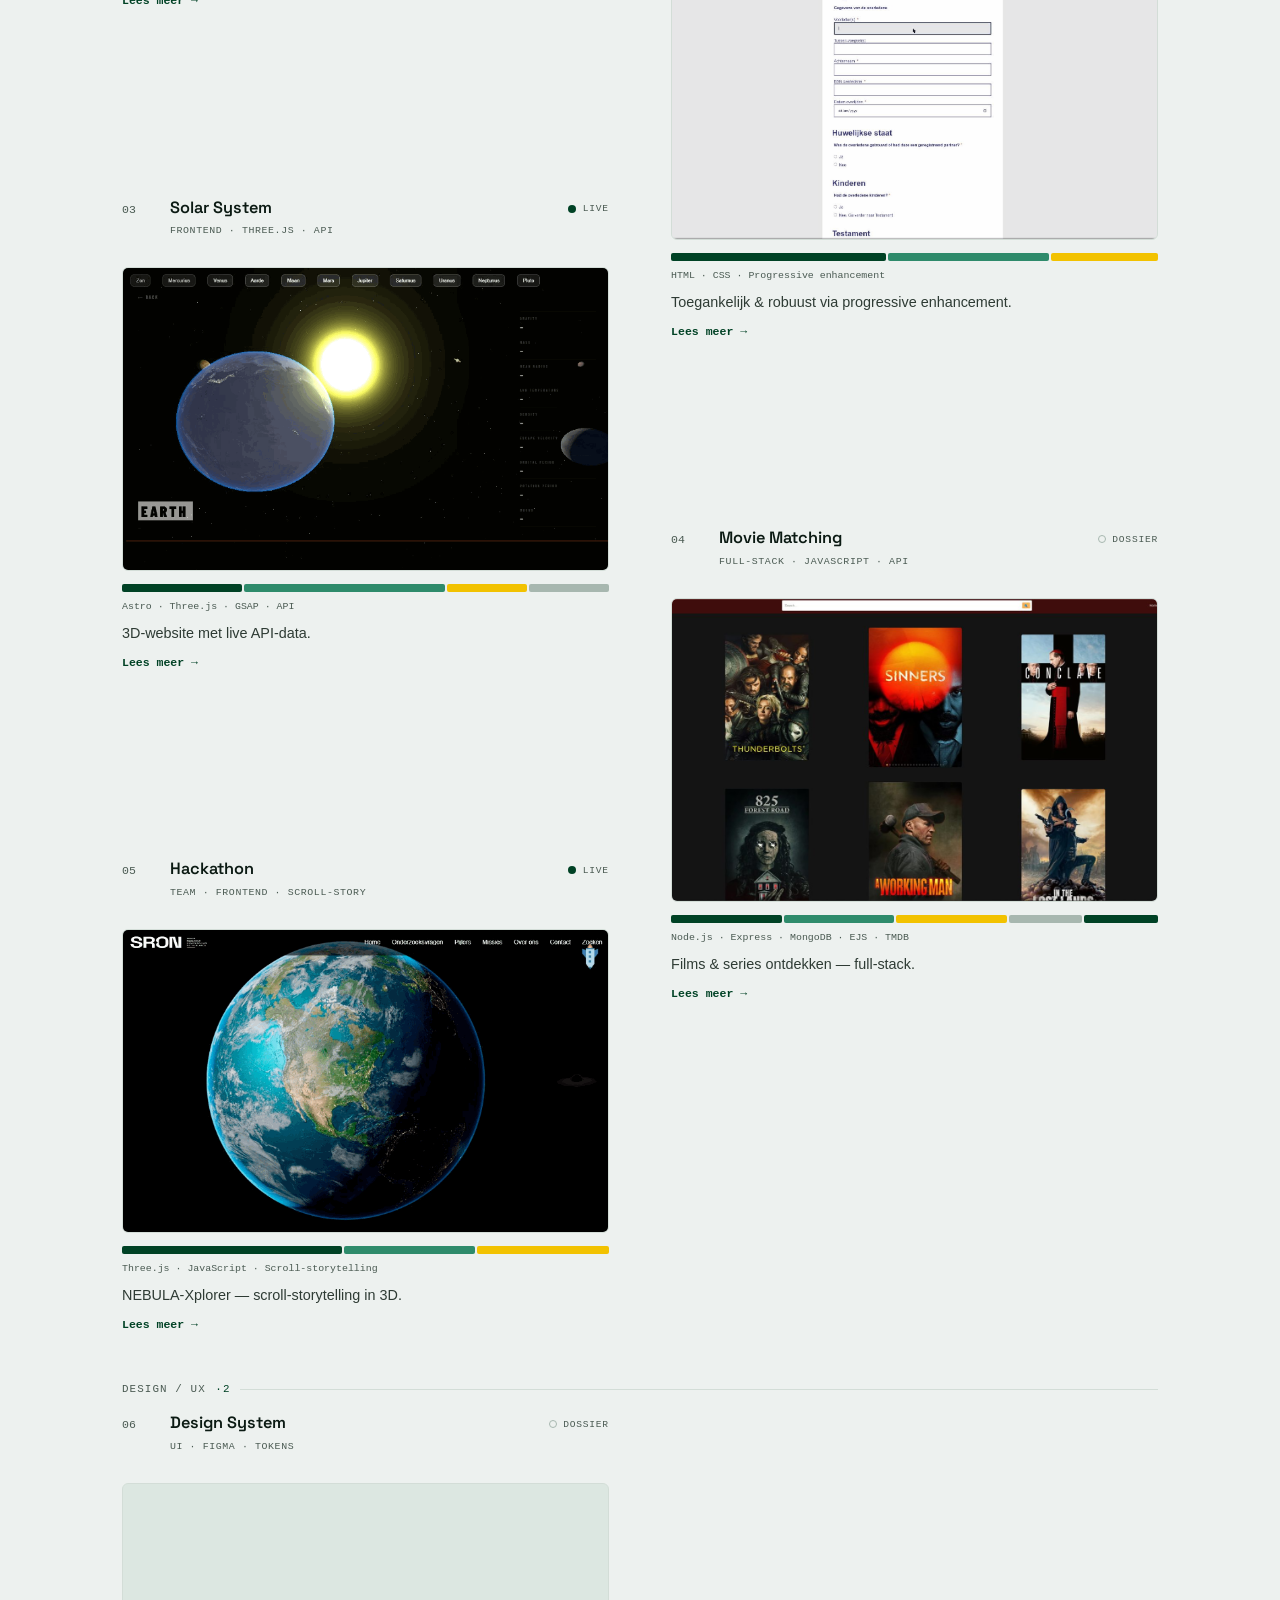
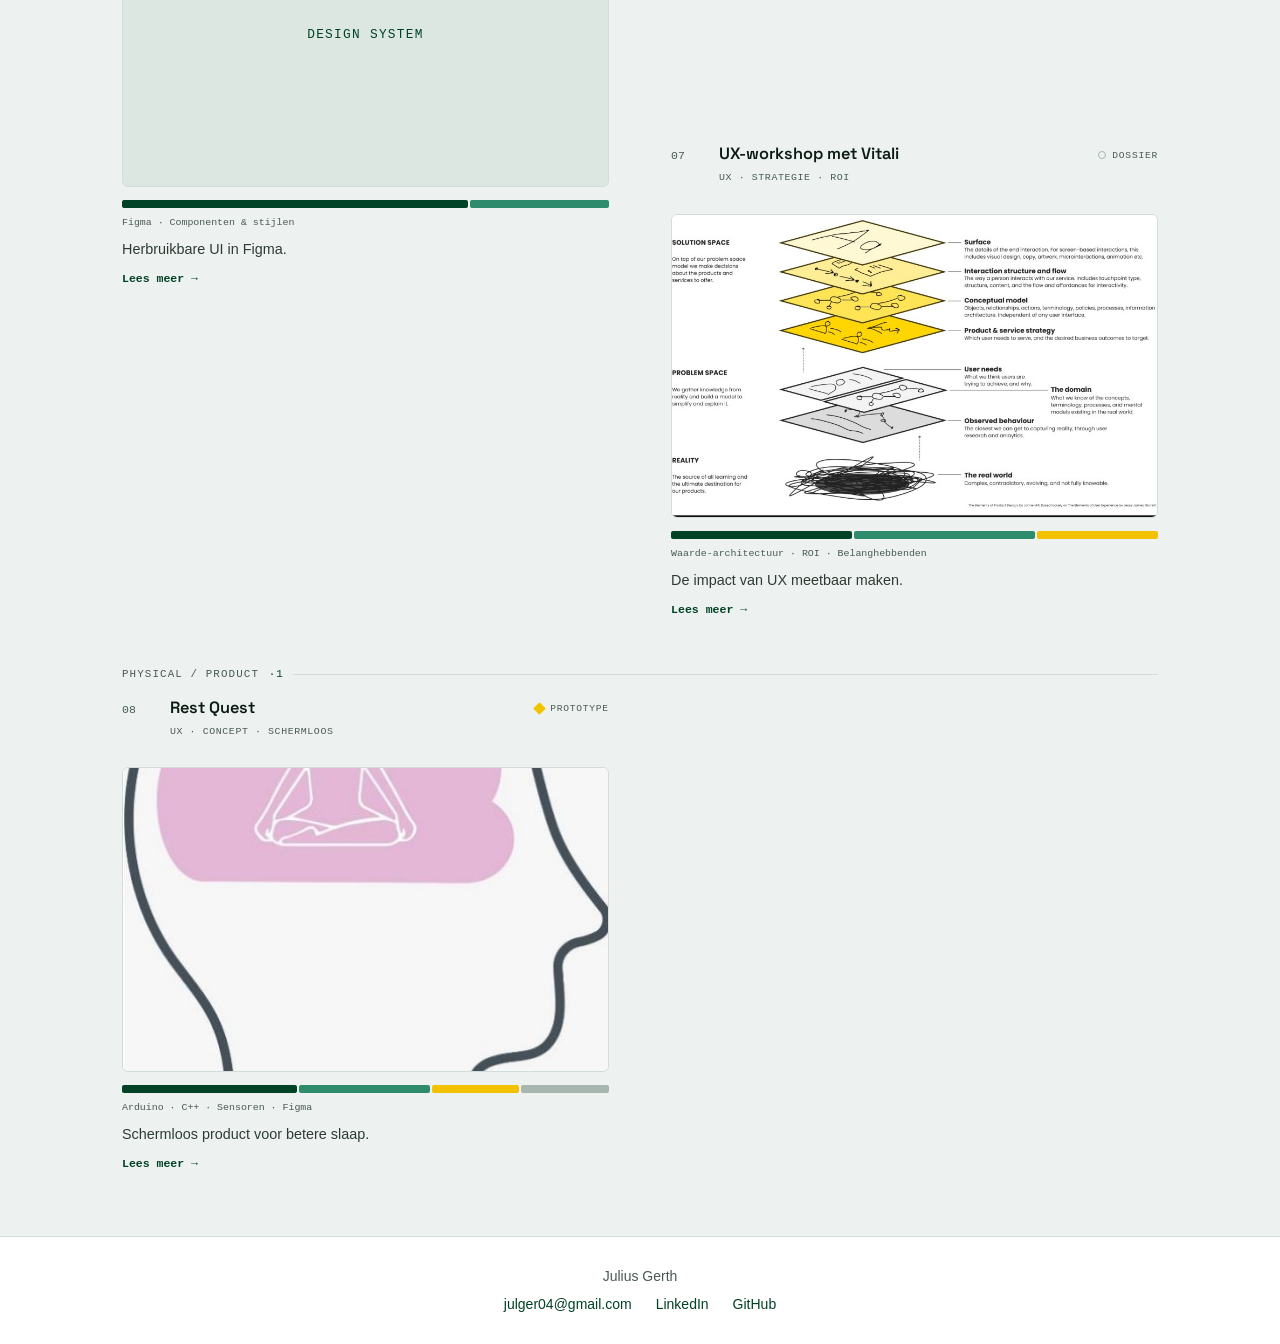
==== commit cf48ecf7: "Stage per februari 2027, LinkedIn-knop i.p.v. mail, eyebrow weg - Stagedatum overal naar 'februari 2" ====
--- a/index.html
+++ b/index.html
@@ -6,7 +6,7 @@
     <title>Julius Gerth - Portfolio</title>
     <meta
       name="description"
-      content="Portfolio van Julius Gerth, vierdejaarsstudent Communication & Multimedia Design aan de HvA. Op zoek naar een afstudeerstage vanaf september 2026 op het snijvlak van UX-design en frontend-development."
+      content="Portfolio van Julius Gerth, vierdejaarsstudent Communication & Multimedia Design aan de HvA. Op zoek naar een afstudeerstage vanaf februari 2027 of eerder, op het snijvlak van UX-design en frontend-development."
     />
     <meta name="theme-color" content="#004225" />
     <link rel="icon" type="image/svg+xml" href="favicon.svg" />
@@ -14,7 +14,7 @@
     <meta property="og:title" content="Julius Gerth - Portfolio" />
     <meta
       property="og:description"
-      content="Portfolio van Julius Gerth, student Communication & Multimedia Design. Op zoek naar een afstudeerstage vanaf september 2026."
+      content="Portfolio van Julius Gerth, student Communication & Multimedia Design. Op zoek naar een afstudeerstage vanaf februari 2027 of eerder."
     />
     <meta property="og:url" content="https://juliusgerth.github.io/portfolio_julius_Gerth/" />
     <meta property="og:image" content="https://juliusgerth.github.io/portfolio_julius_Gerth/img/linkedin-foto.jpg" />
@@ -63,7 +63,6 @@
             <span class="hero-cred">J. GERTH · CMD '26</span>
           </div>
           <div class="hero-content">
-            <p class="hero-eyebrow">PORTFOLIO / 2026</p>
             <h1 aria-label="Julius Gerth">
               <span aria-hidden="true">
                 <span class="word"><span class="letter" style="--i: 0">J</span><span class="letter" style="--i: 1">u</span><span class="letter" style="--i: 2">l</span><span class="letter" style="--i: 3">i</span><span class="letter" style="--i: 4">u</span><span class="letter" style="--i: 5">s</span></span>
@@ -93,7 +92,7 @@
               <dt>Status</dt>
               <dd>
                 <span class="status-dot" aria-hidden="true"></span>
-                <span data-lang="nl">Open · stage sep '26</span><span data-lang="en">Open · internship Sep '26</span>
+                <span data-lang="nl">Open · stage feb 2027 of eerder</span><span data-lang="en">Open · internship Feb 2027 or earlier</span>
               </dd>
             </div>
             <div>
@@ -127,7 +126,7 @@
         </div>
         <div class="stat stat--status">
           <span class="stat-value">OPEN</span>
-          <span class="stat-label"><span data-lang="nl">Stage · sep '26</span><span data-lang="en">Internship · Sep '26</span></span>
+          <span class="stat-label"><span data-lang="nl">Stage · feb 2027 of eerder</span><span data-lang="en">Internship · Feb 2027 or earlier</span></span>
         </div>
       </div>
 
@@ -164,18 +163,18 @@
         </p>
         <div class="stage-callout">
           <p data-lang="nl">
-            <strong>Op zoek naar een afstudeerstage</strong> — vanaf september
-            2026, op het snijvlak van UX-design en frontend-development. Denk
+            <strong>Op zoek naar een afstudeerstage</strong> — vanaf februari
+            2027 of eerder, op het snijvlak van UX-design en frontend-development. Denk
             je dat ik bij jouw team pas? Ik hoor graag van je.
           </p>
           <p data-lang="en">
             <strong>Looking for a graduation internship</strong> — starting
-            September 2026, at the intersection of UX design and frontend
+            February 2027 or earlier, at the intersection of UX design and frontend
             development. Think I'd be a good fit for your team? I'd love to
             hear from you.
           </p>
           <div class="callout-actions">
-            <a href="mailto:julger04@gmail.com" class="btn"><span data-lang="nl">Mail mij</span><span data-lang="en">Email me</span></a>
+            <a href="https://www.linkedin.com/in/julius-gerth-81500b1b6/" class="btn" target="_blank" rel="noopener">LinkedIn</a>
             <a href="cv-julius.pdf" class="btn btn--ghost" download><span data-lang="nl">Mijn CV</span><span data-lang="en">My CV</span></a>
           </div>
         </div>
--- a/styles.css
+++ b/styles.css
@@ -128,7 +128,6 @@
 }
 
 /* Gedeelde mono-'label'-stijl: het handschrift van het instrumentpaneel. */
-.hero-eyebrow,
 .stat-label,
 .hero-readout dt,
 .nav-links a,
@@ -483,22 +482,6 @@
 @keyframes content-enter {
   from { opacity: 0; transform: translateX(16px); }
   to   { opacity: 1; transform: translateX(0); }
-}
-
-.hero-eyebrow {
-  display: inline-flex;
-  align-items: center;
-  gap: 0.55rem;
-  font-size: 0.68rem;
-  color: var(--hero-ink-soft);
-  margin-bottom: 0.75rem;
-}
-
-.hero-eyebrow::before {
-  content: '';
-  width: 26px;
-  height: 1px;
-  background: var(--hero-bracket);
 }
 
 .hero-content h1 {
@@ -1562,8 +1545,6 @@
     gap: 1.5rem;
   }
 
-  .hero-eyebrow { justify-content: center; }
-
   .hero-desc { margin-left: auto; margin-right: auto; }
 
   .hero-readout {
